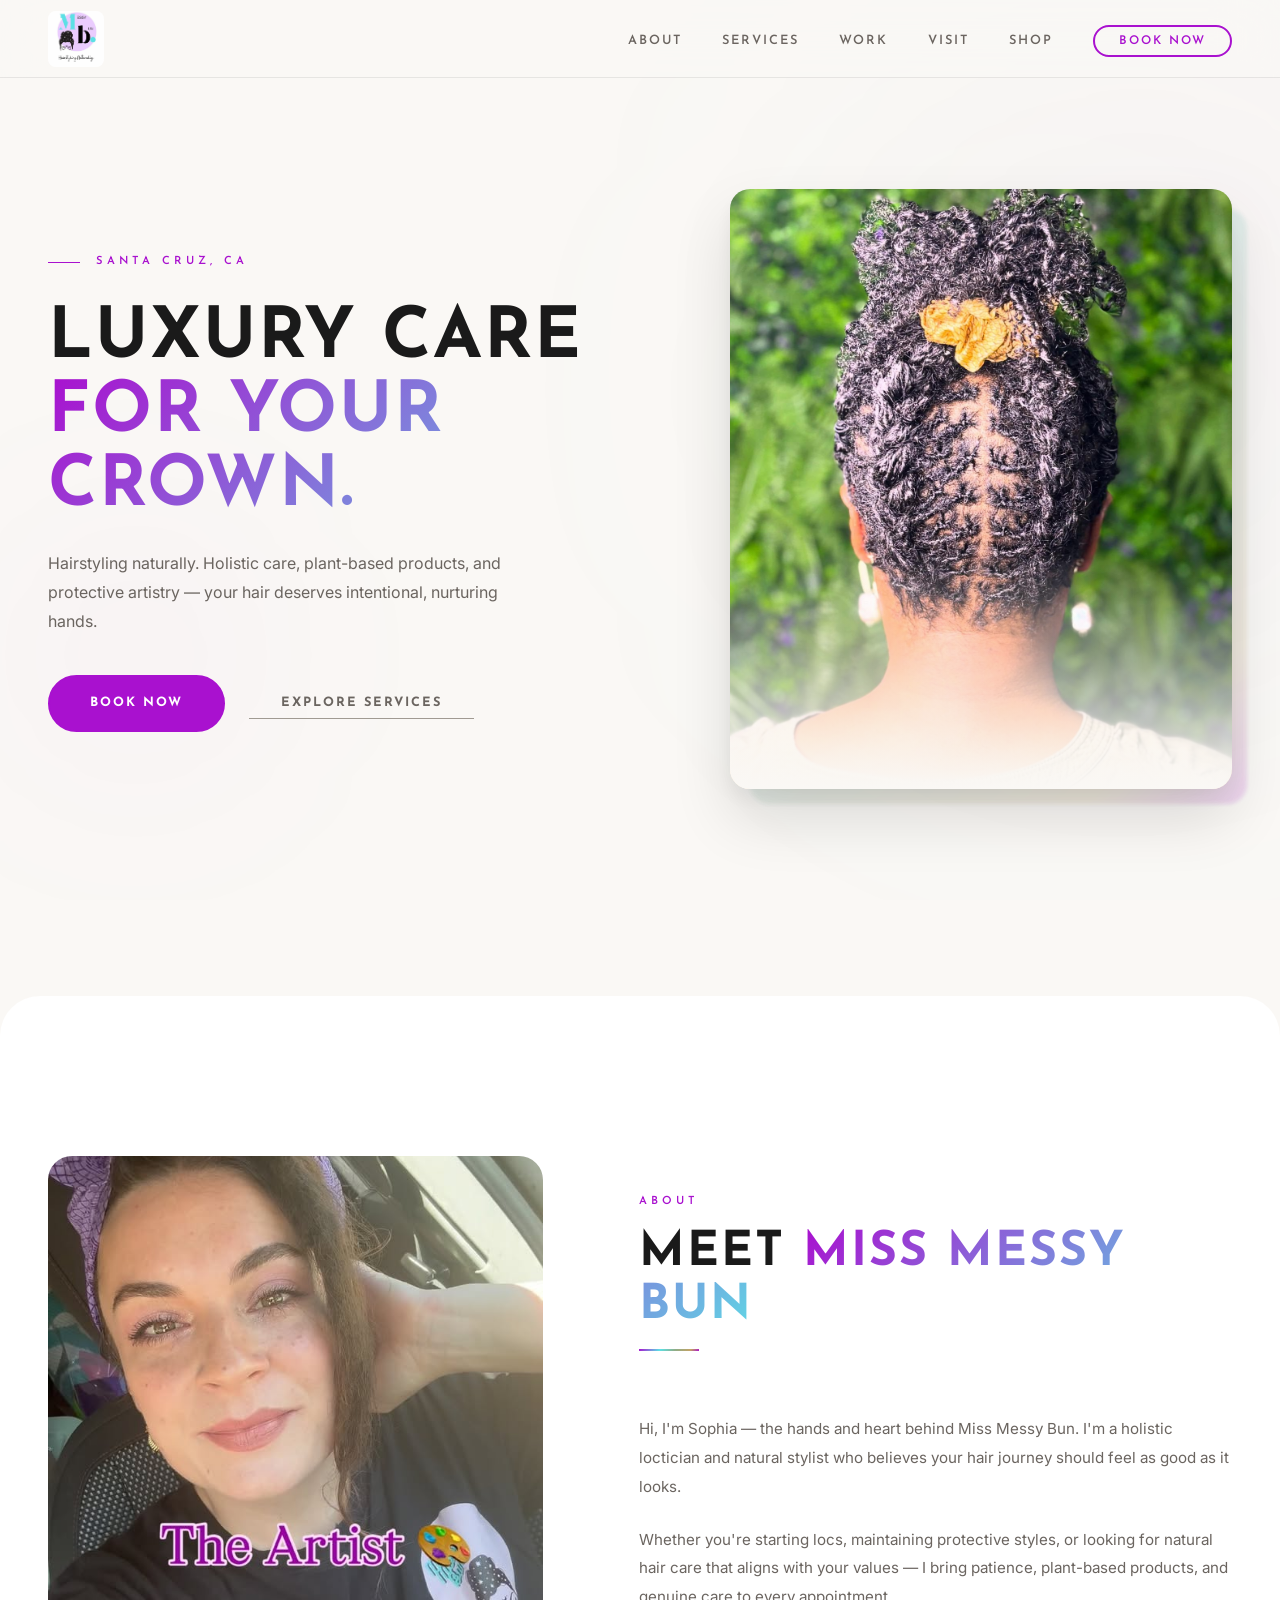
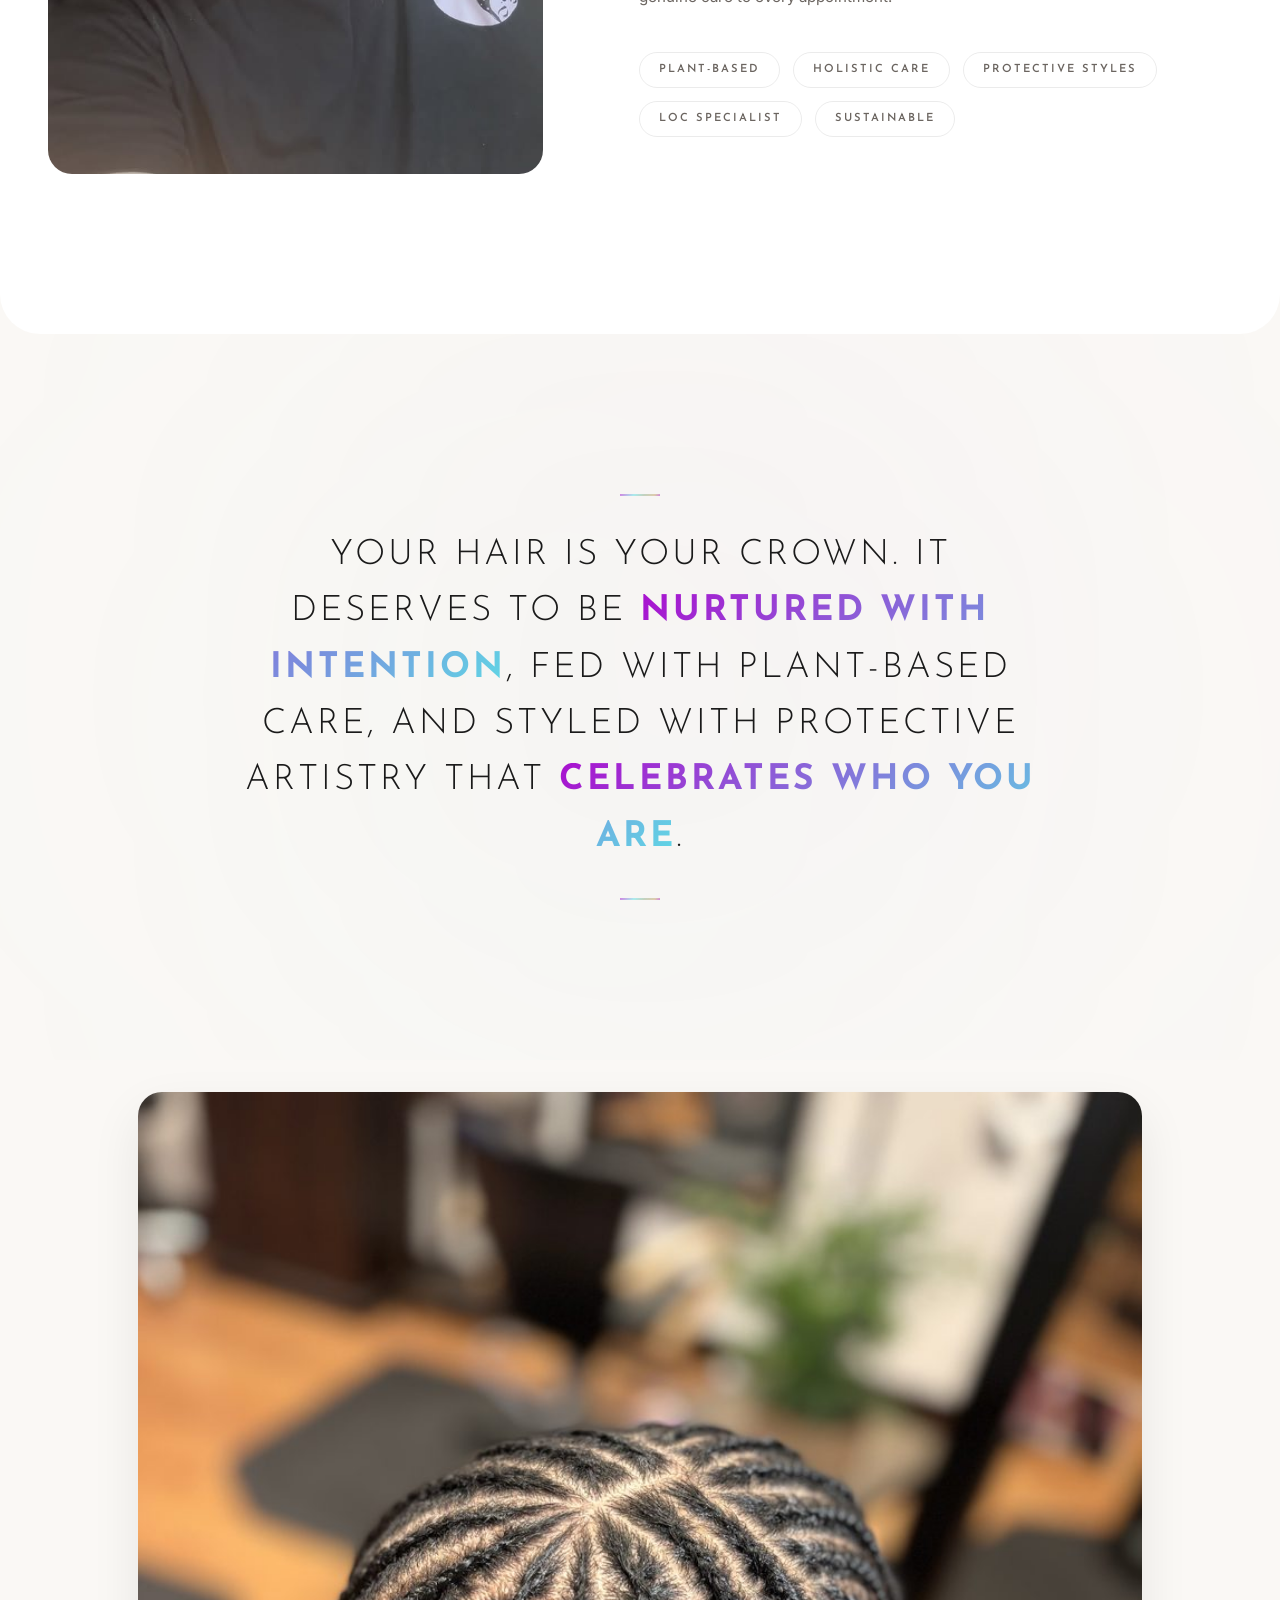
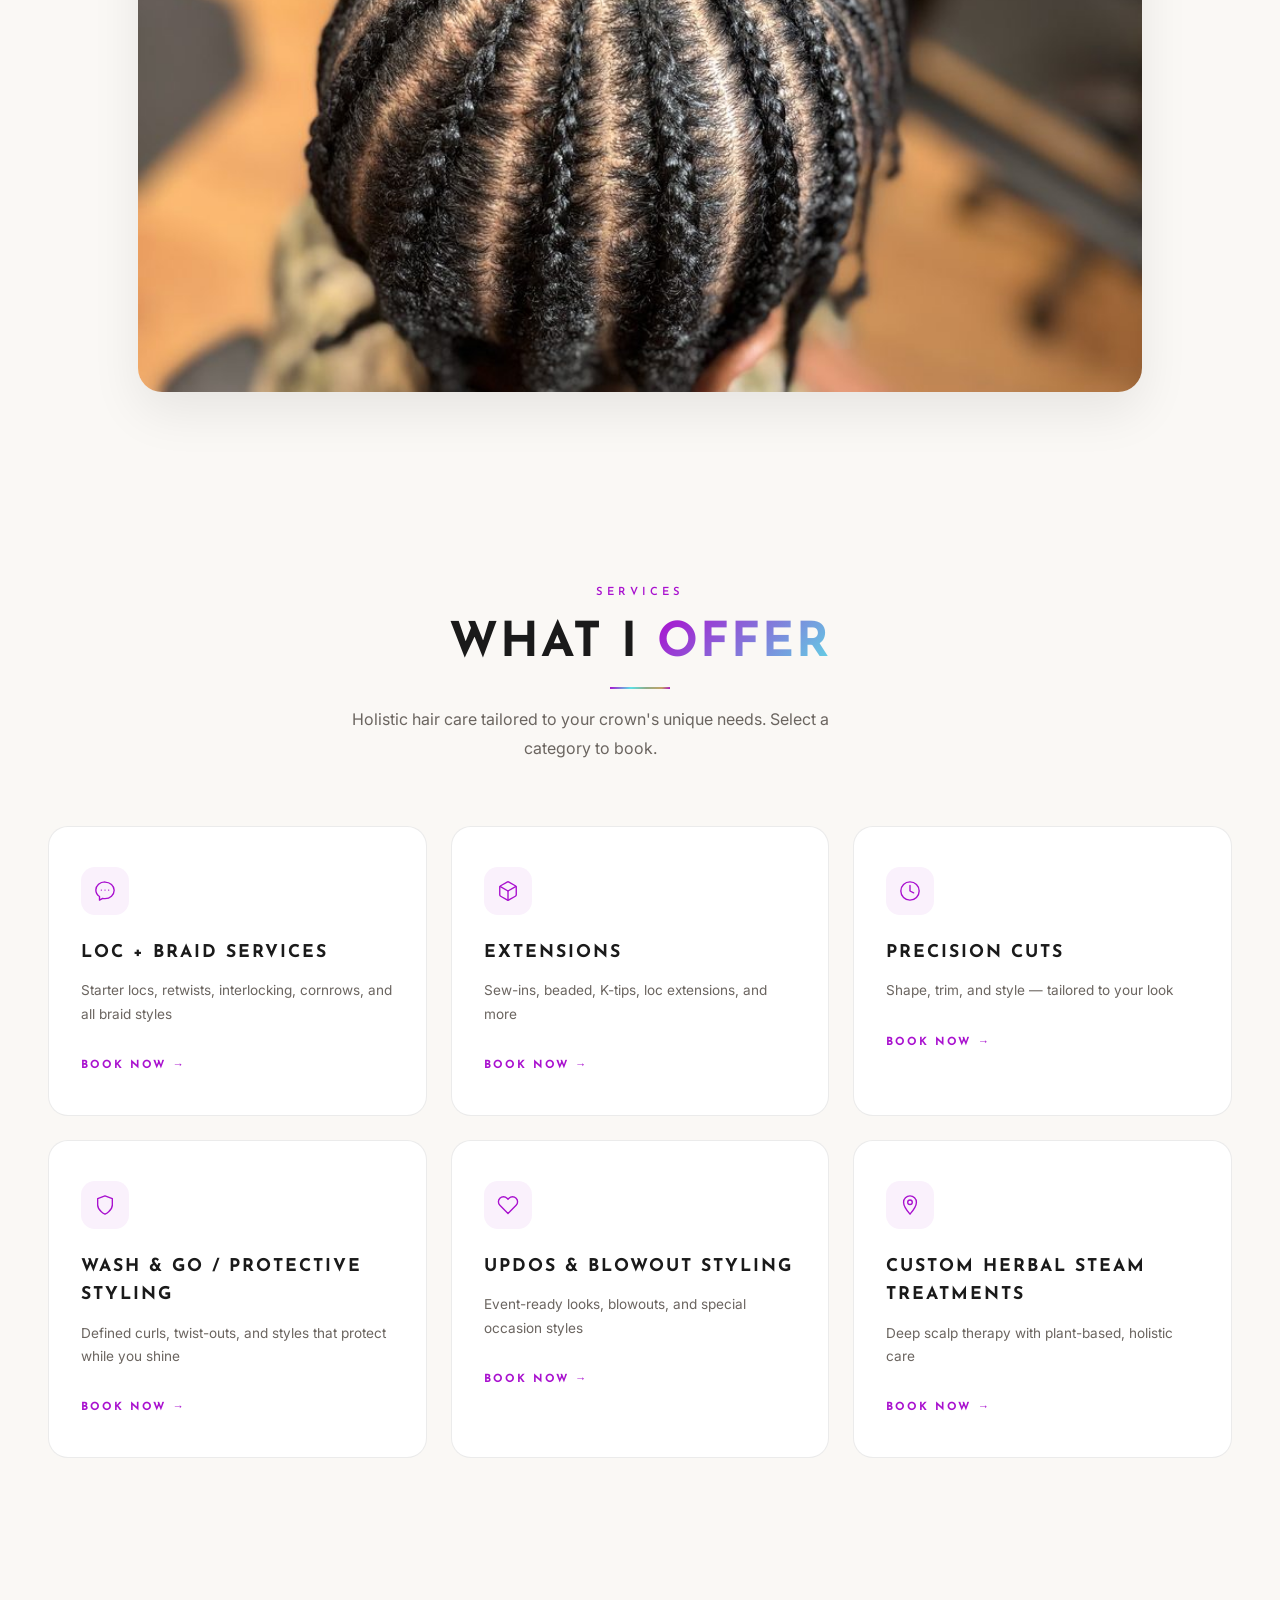
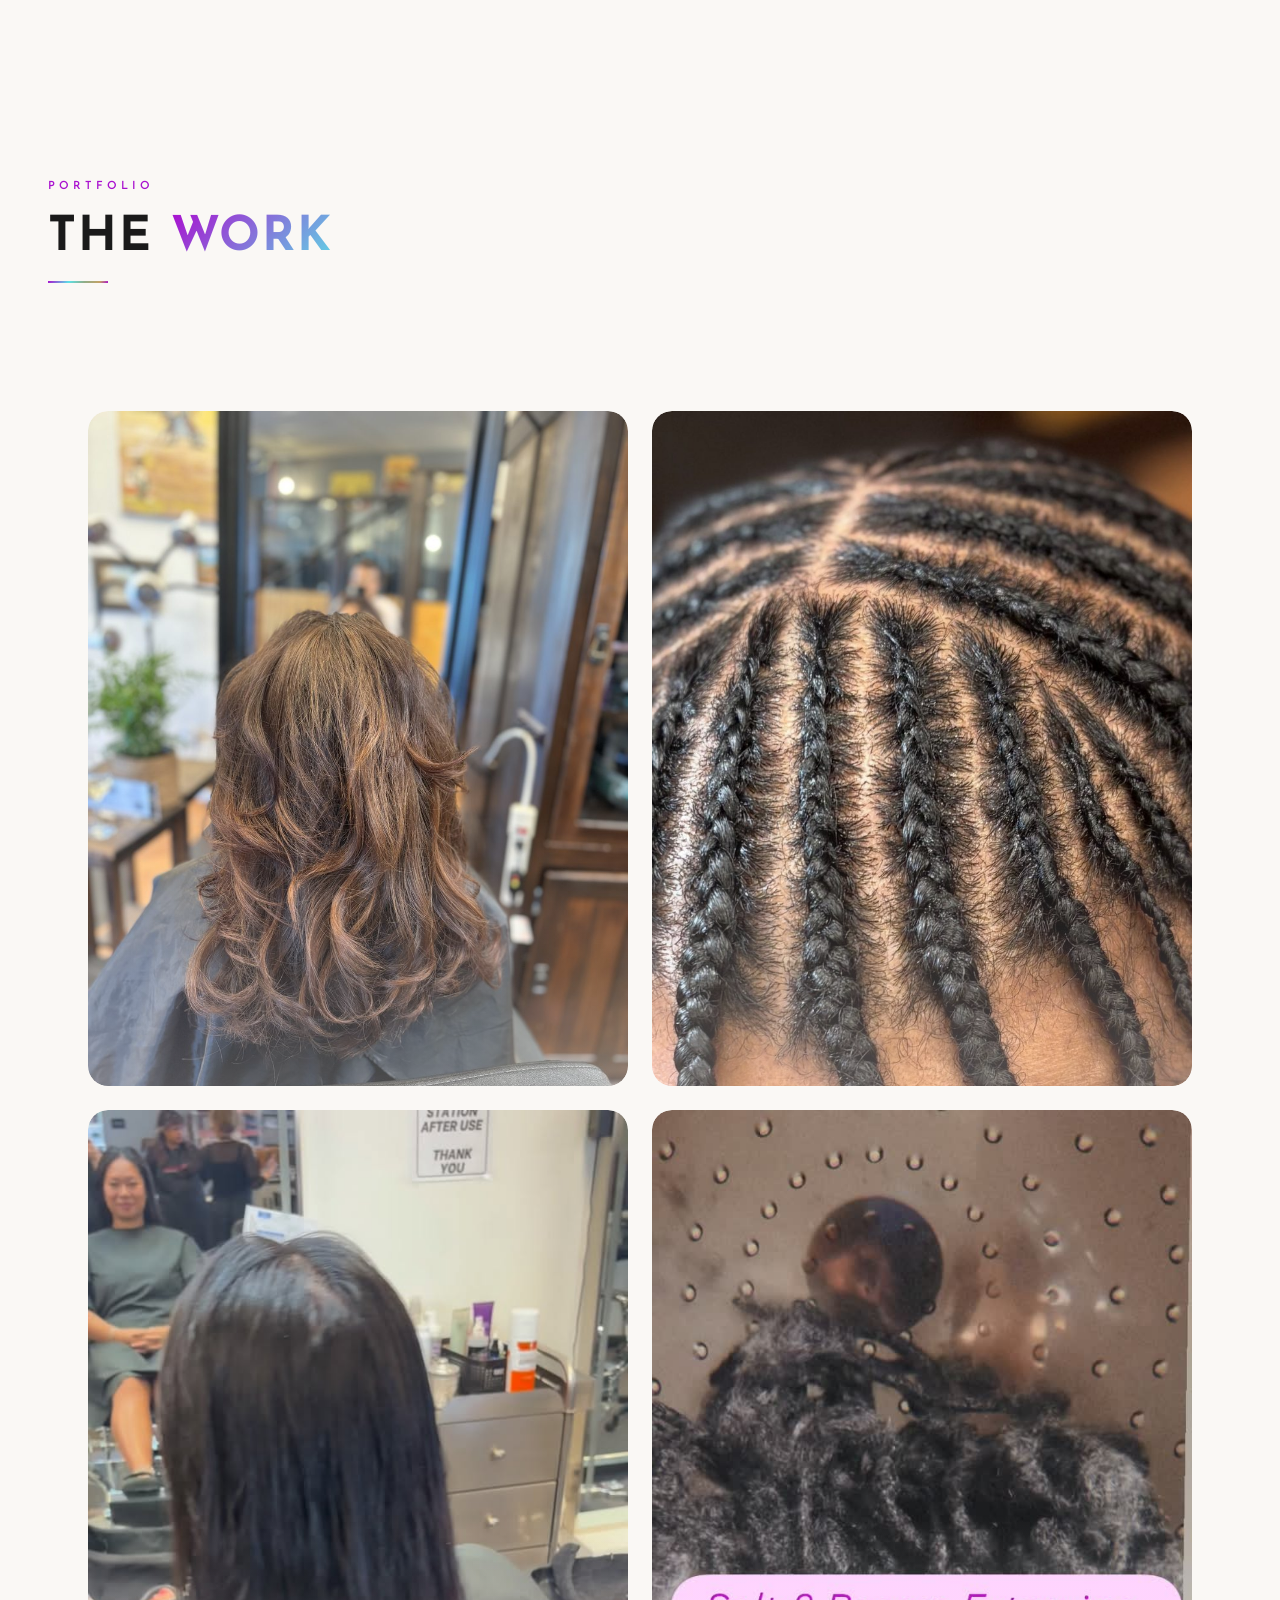
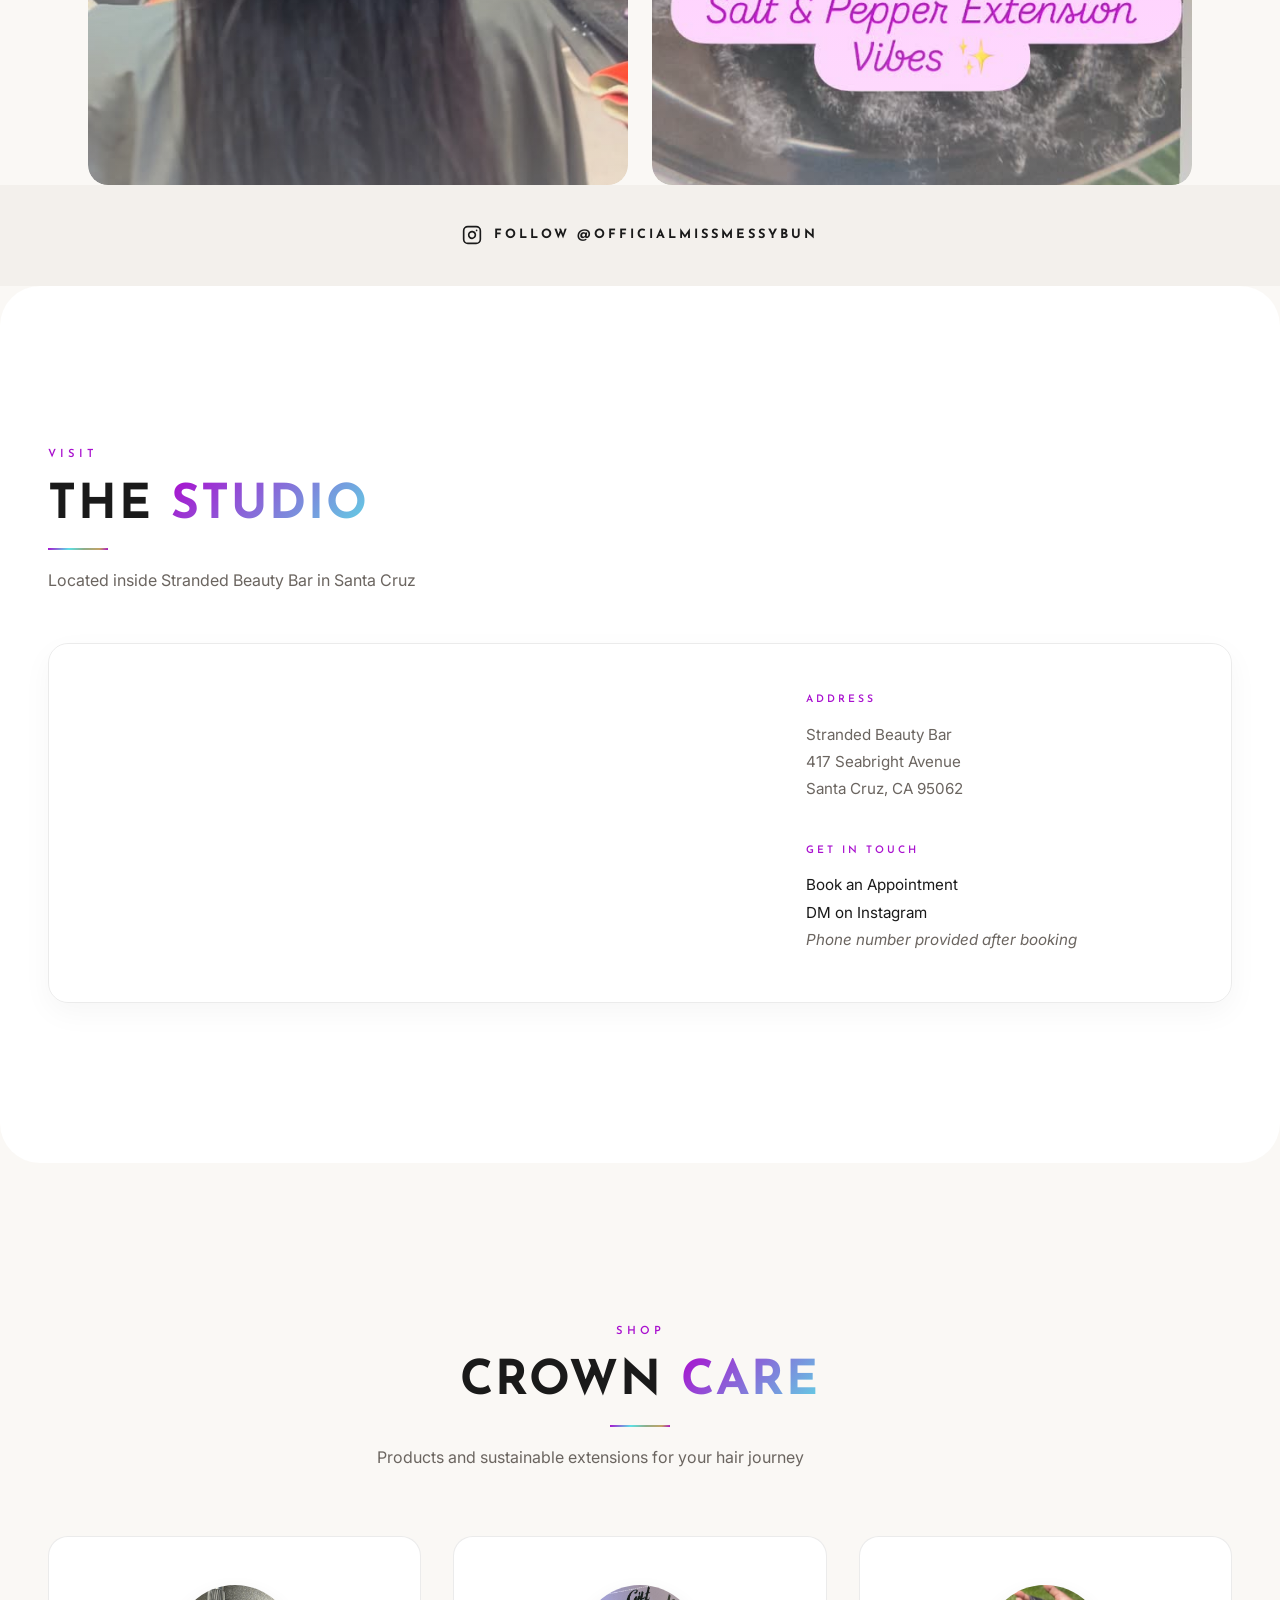
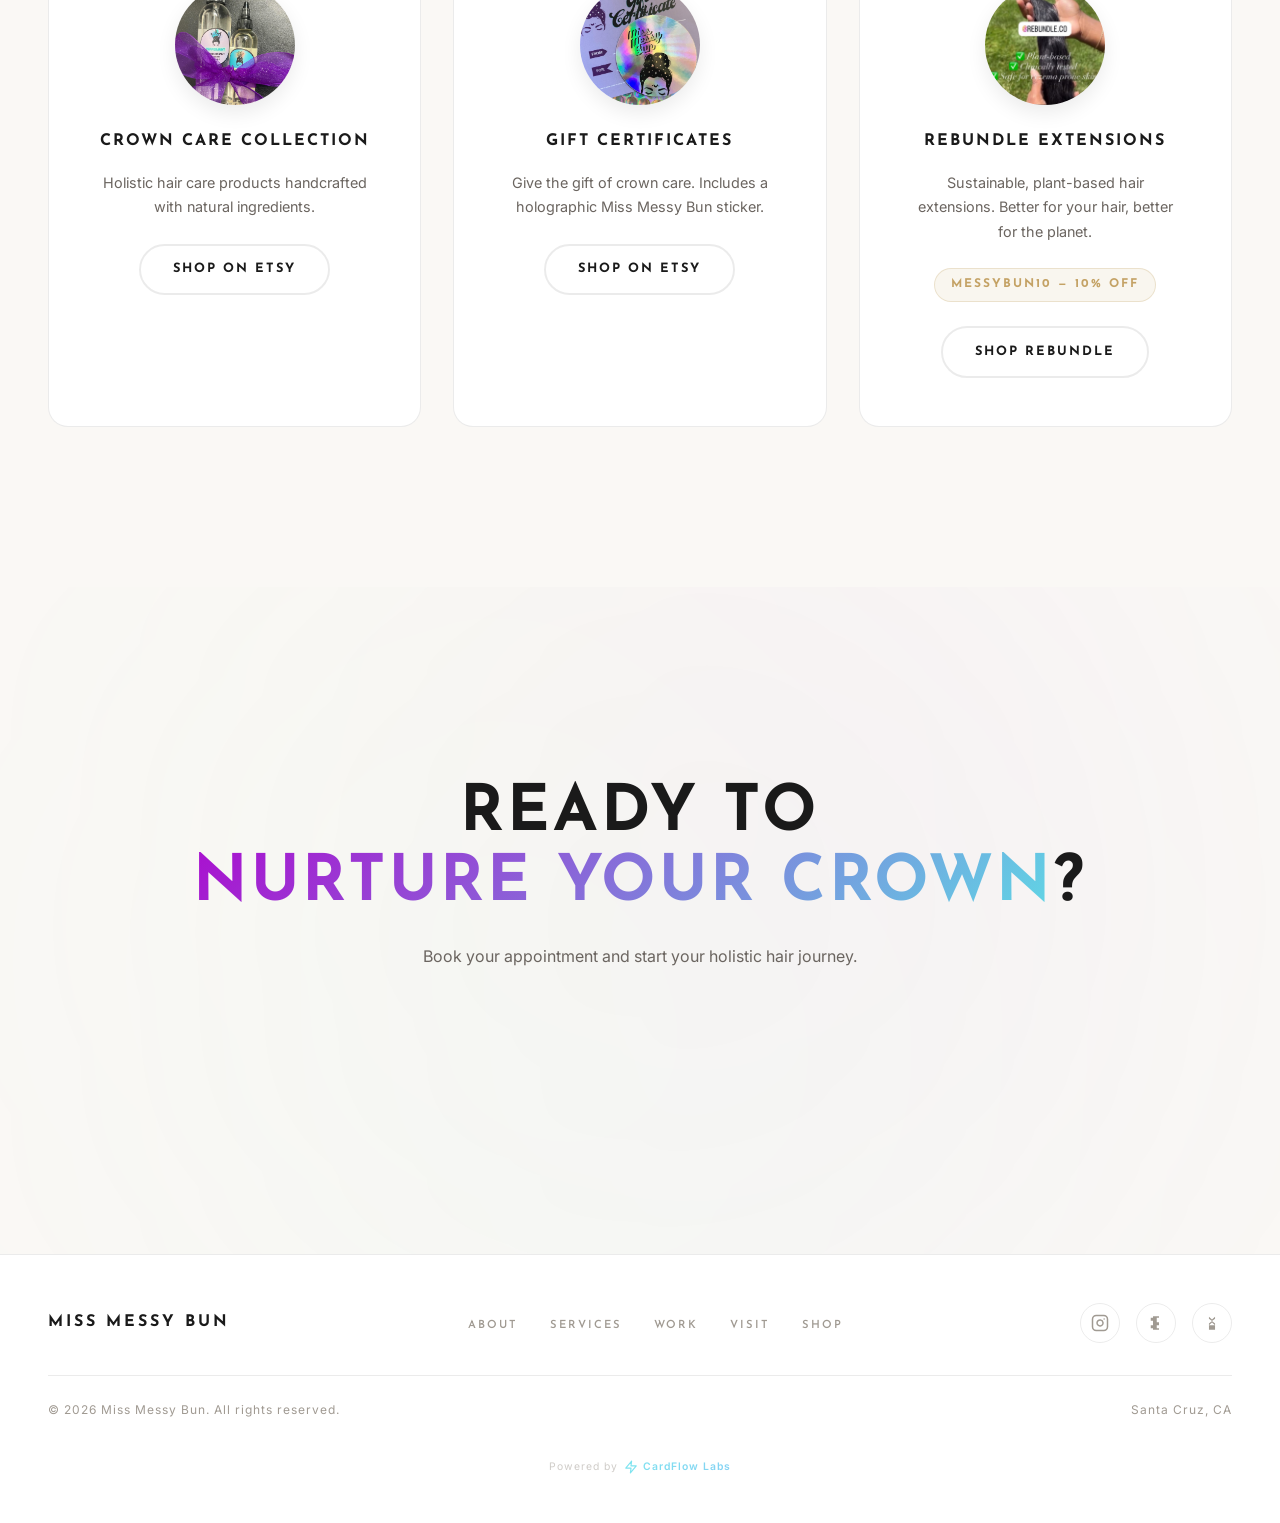
==== index.html @ e65acf58 "Restructure services as category touchpoints, mobile UX overhaul - Redesign services section per Sop" ====
<!DOCTYPE html>
<html lang="en">
<head>
  <meta charset="UTF-8">
  <meta name="viewport" content="width=device-width, initial-scale=1.0">
  <title>Miss Messy Bun | Holistic Loctician & Natural Stylist — Santa Cruz, CA</title>
  <meta name="description" content="Luxury care for your crown. Holistic loctician and natural hair stylist in Santa Cruz, California — hairstyling naturally with plant-based care and protective artistry.">
  <meta name="keywords" content="loctician, natural hair, holistic hair care, Santa Cruz, protective styles, locs, dreadlocks, natural stylist, loc extensions, plant-based hair care">

  <!-- Open Graph -->
  <meta property="og:title" content="Miss Messy Bun | Holistic Loctician & Natural Stylist">
  <meta property="og:description" content="Luxury care for your crown. Hairstyling naturally with plant-based care and protective artistry. Santa Cruz, CA.">
  <meta property="og:type" content="website">
  <meta property="og:url" content="https://missmessybun.com">
  <meta property="og:image" content="https://missmessybun.com/images/feature-banner.jpg">
  <meta property="og:locale" content="en_US">
  <meta name="twitter:card" content="summary_large_image">
  <meta name="twitter:title" content="Miss Messy Bun | Holistic Loctician & Natural Stylist">
  <meta name="twitter:description" content="Luxury care for your crown. Hairstyling naturally with plant-based care and protective artistry.">
  <meta name="twitter:image" content="https://missmessybun.com/images/feature-banner.jpg">

  <!-- Canonical -->
  <link rel="canonical" href="https://missmessybun.com">

  <!-- Structured Data: LocalBusiness -->
  <script type="application/ld+json">
  {
    "@context": "https://schema.org",
    "@type": "HairSalon",
    "name": "Miss Messy Bun",
    "description": "Luxury care for your crown. Holistic loctician and natural hair stylist — hairstyling naturally with plant-based care and protective artistry.",
    "url": "https://missmessybun.com",
    "image": "https://missmessybun.com/images/feature-banner.jpg",
    "address": {
      "@type": "PostalAddress",
      "streetAddress": "417 Seabright Avenue",
      "addressLocality": "Santa Cruz",
      "addressRegion": "CA",
      "postalCode": "95062",
      "addressCountry": "US"
    },
    "geo": {
      "@type": "GeoCoordinates",
      "latitude": 36.9633,
      "longitude": -122.0262
    },
    "priceRange": "$$",
    "sameAs": [
      "https://instagram.com/officialmissmessybun",
      "https://linktr.ee/MissMessyBun"
    ],
    "areaServed": {
      "@type": "City",
      "name": "Santa Cruz"
    }
  }
  </script>

  <!-- Favicon -->
  <link rel="icon" type="image/png" sizes="32x32" href="images/favicon-32.png">
  <link rel="apple-touch-icon" sizes="180x180" href="images/apple-touch-icon.png">

  <!-- Fonts: Josefin Sans (display) + Inter (body) -->
  <link rel="preconnect" href="https://fonts.googleapis.com">
  <link rel="preconnect" href="https://fonts.gstatic.com" crossorigin>
  <link href="https://fonts.googleapis.com/css2?family=Inter:wght@400;500;600&family=Josefin+Sans:wght@300;400;600;700&display=swap" rel="stylesheet">

  <!-- Preload hero image for faster LCP -->
  <link rel="preload" href="images/ig-post-starterlocs.jpg" as="image">

  <!-- Styles -->
  <link rel="stylesheet" href="css/style.css">
</head>
<body>

  <!-- Scroll Progress Bar -->
  <div class="scroll-progress" aria-hidden="true"></div>

  <!-- Navigation -->
  <nav class="nav">
    <a href="#" class="nav-logo"><img src="images/mmb-logo-hairstyling.png" alt="Miss Messy Bun — Hairstyling Naturally" class="nav-logo-img"></a>
    <ul class="nav-links">
      <li><a href="#about">About</a></li>
      <li><a href="#services">Services</a></li>
      <li><a href="#portfolio">Work</a></li>
      <li><a href="#location">Visit</a></li>
      <li><a href="#shop">Shop</a></li>
      <li><a href="https://glambk.com/MissMessyBun" target="_blank" rel="noopener" class="nav-cta">Book Now</a></li>
    </ul>
    <button class="mobile-toggle" aria-label="Toggle menu" aria-expanded="false">
      <span></span>
      <span></span>
      <span></span>
    </button>
  </nav>

  <!-- Hero -->
  <section class="hero" id="home">
    <div class="hero-inner">
      <div class="hero-text">
        <span class="hero-badge hero-stagger">Santa Cruz, CA</span>
        <h1 class="hero-stagger">
          Luxury Care<br>
          <span class="holo-text line-2">for Your Crown.</span>
        </h1>
        <p class="hero-desc hero-stagger">
          Hairstyling naturally. Holistic care, plant-based products,
          and protective artistry — your hair deserves intentional, nurturing hands.
        </p>
        <div class="hero-actions hero-stagger">
          <a href="https://glambk.com/MissMessyBun" target="_blank" rel="noopener" class="btn btn-primary">
            Book Now
          </a>
          <a href="#services" class="btn btn-ghost">
            Explore Services
          </a>
        </div>
      </div>
      <div class="hero-image">
        <img src="images/ig-post-starterlocs.jpg" alt="Starter locs updo with golden flower accent against lush greenery" loading="eager">
      </div>
    </div>
  </section>

  <!-- Spacer between hero and about -->
  <div class="section-spacer" aria-hidden="true"></div>

  <!-- About -->
  <section class="section about" id="about">
    <div class="about-inner">
      <div class="about-image reveal">
        <img src="images/ig-post-portfolio.jpg" alt="Sophia Alarcon — Miss Messy Bun, holistic loctician and natural stylist" loading="lazy">
      </div>
      <div class="about-text reveal">
        <div class="section-header">
          <span class="eyebrow">About</span>
          <h2>Meet <span class="holo-text">Miss Messy Bun</span></h2>
          <hr class="section-divider">
        </div>
        <p>
          Hi, I'm Sophia — the hands and heart behind Miss Messy Bun. I'm a holistic
          loctician and natural stylist who believes your hair journey should feel as
          good as it looks.
        </p>
        <p>
          Whether you're starting locs, maintaining protective styles, or looking for
          natural hair care that aligns with your values — I bring patience, plant-based
          products, and genuine care to every appointment.
        </p>
        <div class="about-values">
          <span>Plant-Based</span>
          <span>Holistic Care</span>
          <span>Protective Styles</span>
          <span>Loc Specialist</span>
          <span>Sustainable</span>
        </div>
      </div>
    </div>
  </section>

  <!-- Philosophy -->
  <section class="philosophy">
    <div class="philosophy-quote reveal">
      Your hair is your crown. It deserves to be
      <span class="holo-text">nurtured with intention</span>,
      fed with plant-based care, and styled with protective artistry
      that <span class="holo-text">celebrates who you are</span>.
    </div>
  </section>

  <!-- Visual break photo -->
  <div class="photo-break reveal">
    <img src="images/work-cornrows-wide.jpg" alt="Intricate cornrow braids — precision styling" loading="lazy">
  </div>

  <!-- Services -->
  <section class="section" id="services">
    <div class="section-header" style="text-align:center; max-width:600px; margin:0 auto 4rem;">
      <span class="eyebrow">Services</span>
      <h2>What I <span class="holo-text">Offer</span></h2>
      <hr class="section-divider" style="margin:1rem auto;">
      <p>Holistic hair care tailored to your crown's unique needs. Select a category to book.</p>
    </div>

    <div class="services-grid">

      <a href="https://glambk.com/MissMessyBun" target="_blank" rel="noopener" class="service-card reveal">
        <span class="service-icon">
          <svg viewBox="0 0 24 24" fill="none" stroke="currentColor" stroke-width="1.5" stroke-linecap="round" stroke-linejoin="round"><path d="M12 2C6.48 2 2 6 2 11c0 3 1.5 5.5 4 7v4l3.5-2c.8.2 1.6.3 2.5.3 5.52 0 10-4 10-9s-4.48-9-10-9z"/><path d="M8 11h.01M12 11h.01M16 11h.01"/></svg>
        </span>
        <h3>Loc + Braid Services</h3>
        <p>Starter locs, retwists, interlocking, cornrows, and all braid styles</p>
        <span class="service-cta">Book Now <span class="arrow">&rarr;</span></span>
      </a>

      <a href="https://glambk.com/MissMessyBun" target="_blank" rel="noopener" class="service-card reveal">
        <span class="service-icon">
          <svg viewBox="0 0 24 24" fill="none" stroke="currentColor" stroke-width="1.5" stroke-linecap="round" stroke-linejoin="round"><path d="M21 16V8a2 2 0 0 0-1-1.73l-7-4a2 2 0 0 0-2 0l-7 4A2 2 0 0 0 3 8v8a2 2 0 0 0 1 1.73l7 4a2 2 0 0 0 2 0l7-4A2 2 0 0 0 21 16z"/><polyline points="3.27 6.96 12 12.01 20.73 6.96"/><line x1="12" y1="22.08" x2="12" y2="12"/></svg>
        </span>
        <h3>Extensions</h3>
        <p>Sew-ins, beaded, K-tips, loc extensions, and more</p>
        <span class="service-cta">Book Now <span class="arrow">&rarr;</span></span>
      </a>

      <a href="https://glambk.com/MissMessyBun" target="_blank" rel="noopener" class="service-card reveal">
        <span class="service-icon">
          <svg viewBox="0 0 24 24" fill="none" stroke="currentColor" stroke-width="1.5" stroke-linecap="round" stroke-linejoin="round"><circle cx="12" cy="12" r="10"/><path d="M12 6v6l4 2"/></svg>
        </span>
        <h3>Precision Cuts</h3>
        <p>Shape, trim, and style — tailored to your look</p>
        <span class="service-cta">Book Now <span class="arrow">&rarr;</span></span>
      </a>

      <a href="https://glambk.com/MissMessyBun" target="_blank" rel="noopener" class="service-card reveal">
        <span class="service-icon">
          <svg viewBox="0 0 24 24" fill="none" stroke="currentColor" stroke-width="1.5" stroke-linecap="round" stroke-linejoin="round"><path d="M12 22s8-4 8-10V5l-8-3-8 3v7c0 6 8 10 8 10z"/></svg>
        </span>
        <h3>Wash & Go / Protective Styling</h3>
        <p>Defined curls, twist-outs, and styles that protect while you shine</p>
        <span class="service-cta">Book Now <span class="arrow">&rarr;</span></span>
      </a>

      <a href="https://glambk.com/MissMessyBun" target="_blank" rel="noopener" class="service-card reveal">
        <span class="service-icon">
          <svg viewBox="0 0 24 24" fill="none" stroke="currentColor" stroke-width="1.5" stroke-linecap="round" stroke-linejoin="round"><path d="M20.84 4.61a5.5 5.5 0 0 0-7.78 0L12 5.67l-1.06-1.06a5.5 5.5 0 0 0-7.78 7.78l1.06 1.06L12 21.23l7.78-7.78 1.06-1.06a5.5 5.5 0 0 0 0-7.78z"/></svg>
        </span>
        <h3>Updos & Blowout Styling</h3>
        <p>Event-ready looks, blowouts, and special occasion styles</p>
        <span class="service-cta">Book Now <span class="arrow">&rarr;</span></span>
      </a>

      <a href="https://glambk.com/MissMessyBun" target="_blank" rel="noopener" class="service-card reveal">
        <span class="service-icon">
          <svg viewBox="0 0 24 24" fill="none" stroke="currentColor" stroke-width="1.5" stroke-linecap="round" stroke-linejoin="round"><path d="M12 2a7 7 0 0 0-7 7c0 5 7 13 7 13s7-8 7-13a7 7 0 0 0-7-7z"/><circle cx="12" cy="9" r="2.5"/></svg>
        </span>
        <h3>Custom Herbal Steam Treatments</h3>
        <p>Deep scalp therapy with plant-based, holistic care</p>
        <span class="service-cta">Book Now <span class="arrow">&rarr;</span></span>
      </a>

    </div>
  </section>

  <!-- Portfolio / Gallery -->
  <section class="gallery" id="portfolio">
    <div class="gallery-header">
      <div class="section-header">
        <span class="eyebrow">Portfolio</span>
        <h2>The <span class="holo-text">Work</span></h2>
        <hr class="section-divider">
      </div>
    </div>
    <div class="gallery-grid">
      <div class="gallery-item">
        <img src="images/work-curly-blowout.jpg" alt="Curly blowout with warm highlights — salon styling" loading="lazy">
      </div>
      <div class="gallery-item">
        <img src="images/work-cornrows-detail.jpg" alt="Cornrow braids close-up — precision parting and weave detail" loading="lazy">
      </div>
      <div class="gallery-item">
        <img src="images/ig-post-cutting.jpg" alt="Sleek flowing hair — precision styling" loading="lazy">
      </div>
      <div class="gallery-item">
        <img src="images/ig-post-saltpepper.jpg" alt="Salt and pepper loc extensions" loading="lazy">
      </div>
    </div>
  </section>

  <!-- Instagram Follow Strip -->
  <div class="ig-strip">
    <a href="https://instagram.com/officialmissmessybun" target="_blank" rel="noopener">
      <svg viewBox="0 0 24 24" fill="none" stroke="currentColor" stroke-width="2" stroke-linecap="round" stroke-linejoin="round">
        <rect x="2" y="2" width="20" height="20" rx="5" ry="5"/>
        <path d="M16 11.37A4 4 0 1 1 12.63 8 4 4 0 0 1 16 11.37z"/>
        <line x1="17.5" y1="6.5" x2="17.51" y2="6.5"/>
      </svg>
      Follow @officialmissmessybun
    </a>
  </div>

  <!-- Location -->
  <section class="section location" id="location">
    <div class="location-inner">
      <div class="section-header reveal" style="margin-bottom:3rem;">
        <span class="eyebrow">Visit</span>
        <h2>The <span class="holo-text">Studio</span></h2>
        <hr class="section-divider">
        <p>Located inside Stranded Beauty Bar in Santa Cruz</p>
      </div>

      <div class="location-card reveal">
        <iframe
          class="location-map"
          src="https://www.google.com/maps/embed?pb=!1m18!1m12!1m3!1d3188.5!2d-122.0262!3d36.9633!2m3!1f0!2f0!3f0!3m2!1i1024!2i768!4f13.1!3m3!1m2!1s0x808e15e8c7a9d3e7%3A0x0!2s417+Seabright+Ave%2C+Santa+Cruz%2C+CA+95062!5e0!3m2!1sen!2sus!4v1"
          allowfullscreen=""
          loading="lazy"
          referrerpolicy="no-referrer-when-downgrade"
          title="Miss Messy Bun location at Stranded Beauty Bar, Santa Cruz">
        </iframe>
        <div class="location-info">
          <div class="location-detail">
            <h4>Address</h4>
            <p>
              Stranded Beauty Bar<br>
              417 Seabright Avenue<br>
              Santa Cruz, CA 95062
            </p>
          </div>
          <div class="location-detail">
            <h4>Get in Touch</h4>
            <p>
              <a href="https://glambk.com/MissMessyBun" target="_blank" rel="noopener">Book an Appointment</a><br>
              <a href="https://instagram.com/officialmissmessybun" target="_blank" rel="noopener">DM on Instagram</a>
            </p>
            <p class="location-note">Phone number provided after booking</p>
          </div>
        </div>
      </div>
    </div>
  </section>

  <!-- Shop -->
  <section class="section" id="shop">
    <div class="section-header reveal" style="text-align:center; max-width:600px; margin:0 auto 4rem;">
      <span class="eyebrow">Shop</span>
      <h2>Crown <span class="holo-text">Care</span></h2>
      <hr class="section-divider" style="margin:1rem auto;">
      <p>Products and sustainable extensions for your hair journey</p>
    </div>

    <div class="shop-grid">

      <div class="shop-card reveal">
        <img class="shop-card-img" src="images/etsy-bundle.jpg" alt="Crown Care Collection — Peppermint Spray and Pineapple Oil bundle" loading="lazy">
        <h3>Crown Care Collection</h3>
        <p>
          Holistic hair care products handcrafted with natural ingredients.
        </p>
        <a href="https://missmessybun.etsy.com" target="_blank" rel="noopener" class="btn btn-outline">
          Shop on Etsy
        </a>
      </div>

      <div class="shop-card reveal">
        <img class="shop-card-img" src="images/etsy-gift-cert.jpg" alt="Miss Messy Bun Gift Certificate" loading="lazy">
        <h3>Gift Certificates</h3>
        <p>
          Give the gift of crown care. Includes a holographic Miss Messy Bun sticker.
        </p>
        <a href="https://missmessybun.etsy.com" target="_blank" rel="noopener" class="btn btn-outline">
          Shop on Etsy
        </a>
      </div>

      <div class="shop-card reveal">
        <img class="shop-card-img" src="images/rebundle-thumb.jpg" alt="Rebundle Extensions" loading="lazy">
        <h3>Rebundle Extensions</h3>
        <p>
          Sustainable, plant-based hair extensions. Better for your hair, better for the planet.
        </p>
        <span class="promo-code">MESSYBUN10 — 10% OFF</span>
        <br>
        <a href="https://rebundle.co/discount/MESSYBUN10?ref=Missmessybunlove" target="_blank" rel="noopener" class="btn btn-outline">
          Shop Rebundle
        </a>
      </div>

    </div>
  </section>

  <!-- CTA -->
  <section class="cta-section">
    <h2 class="reveal">Ready to<br><span class="holo-text">Nurture Your Crown</span>?</h2>
    <p class="reveal">Book your appointment and start your holistic hair journey.</p>
    <a href="https://glambk.com/MissMessyBun" target="_blank" rel="noopener" class="btn btn-holo reveal">
      Book Your Appointment
    </a>
  </section>

  <!-- Footer -->
  <footer class="footer">
    <div class="footer-inner">
      <div class="footer-brand">Miss Messy Bun</div>
      <ul class="footer-links">
        <li><a href="#about">About</a></li>
        <li><a href="#services">Services</a></li>
        <li><a href="#portfolio">Work</a></li>
        <li><a href="#location">Visit</a></li>
        <li><a href="#shop">Shop</a></li>
      </ul>
      <div class="footer-social">
        <a href="https://instagram.com/officialmissmessybun" target="_blank" rel="noopener" aria-label="Instagram">
          <svg width="18" height="18" viewBox="0 0 24 24" fill="none" stroke="currentColor" stroke-width="2" stroke-linecap="round" stroke-linejoin="round">
            <rect x="2" y="2" width="20" height="20" rx="5" ry="5"/>
            <path d="M16 11.37A4 4 0 1 1 12.63 8 4 4 0 0 1 16 11.37z"/>
            <line x1="17.5" y1="6.5" x2="17.51" y2="6.5"/>
          </svg>
        </a>
        <a href="https://missmessybun.etsy.com" target="_blank" rel="noopener" aria-label="Etsy Shop">
          <svg width="18" height="18" viewBox="0 0 24 24" fill="currentColor"><path d="M8 3v2H5v4h3v6H5v4h3v2h8v-2h-3v-4h3v-4h-3V5h3V3z"/></svg>
        </a>
        <a href="https://linktr.ee/MissMessyBun" target="_blank" rel="noopener" aria-label="Linktree">
          <svg width="18" height="18" viewBox="0 0 24 24" fill="currentColor"><path d="M7.953 15.066l-.038-2.513 4.088-3.18-4.088-3.178.038-2.51L12 7.308l4.047-3.623.038 2.51-4.088 3.178 4.088 3.18-.038 2.513L12 11.445l-4.047 3.621zM12 15.066v5.934h-4.047v-5.934H12zm0 0v5.934h4.047v-5.934H12z"/></svg>
        </a>
      </div>
    </div>
    <div class="footer-bottom">
      <span>&copy; 2026 Miss Messy Bun. All rights reserved.</span>
      <span>Santa Cruz, CA</span>
    </div>
    <div class="powered-by">
      <span>Powered by</span>
      <a href="https://cardflowlabs.com" target="_blank" rel="noopener" class="cardflow-logo">
        <svg width="14" height="14" viewBox="0 0 24 24" fill="none" xmlns="http://www.w3.org/2000/svg">
          <path d="M13 2L3 14h9l-1 8 10-12h-9l1-8z" stroke="url(#cf-grad)" stroke-width="2" stroke-linecap="round" stroke-linejoin="round"/>
          <defs><linearGradient id="cf-grad" x1="3" y1="2" x2="21" y2="22"><stop stop-color="#00C8E0"/><stop offset="1" stop-color="#0ea5e9"/></linearGradient></defs>
        </svg>
        CardFlow Labs
      </a>
    </div>
  </footer>

  <!-- Lightbox -->
  <div class="lightbox" id="lightbox" role="dialog" aria-modal="true" aria-label="Image viewer">
    <button class="lightbox-close" aria-label="Close">&times;</button>
    <button class="lightbox-prev" aria-label="Previous image">
      <svg viewBox="0 0 24 24" fill="none" stroke="currentColor" stroke-width="2"><polyline points="15 18 9 12 15 6"/></svg>
    </button>
    <button class="lightbox-next" aria-label="Next image">
      <svg viewBox="0 0 24 24" fill="none" stroke="currentColor" stroke-width="2"><polyline points="9 6 15 12 9 18"/></svg>
    </button>
    <img class="lightbox-img" src="" alt="">
    <div class="lightbox-counter"></div>
  </div>

  <!-- Mobile Sticky Booking Bar -->
  <div class="mobile-booking-bar" id="mobileBookingBar">
    <a href="https://glambk.com/MissMessyBun" target="_blank" rel="noopener">Book Your Appointment</a>
  </div>

  <!-- Back to Top -->
  <button class="back-to-top" aria-label="Back to top">
    <svg viewBox="0 0 24 24" fill="none" stroke="currentColor" stroke-width="2" stroke-linecap="round"><polyline points="18 15 12 9 6 15"/></svg>
  </button>

  <!-- Grain Texture Overlay -->
  <div class="grain-overlay" aria-hidden="true"></div>

  <script src="js/main.js"></script>
</body>
</html>
---- css/style.css ----
/* ============================================
   Miss Messy Bun — Light & Airy Editorial
   Foundation: Style #3 (Editorial, Strong Type)
   Theme: Light background for contrast with black logo
   Accents: #A911CF (purple), #5CE1E6 (teal), #C1FF72 (lime)
   Modern image treatments: perspective, soft fades, layered
   ============================================ */

/* --- Reset & Variables --- */
*, *::before, *::after {
  margin: 0;
  padding: 0;
  box-sizing: border-box;
}

:root {
  --purple: #A911CF;
  --teal: #5CE1E6;
  --lime: #C1FF72;
  --sage: #8fad88;
  --gold: #c4a265;
  --cream: #faf8f5;
  --white: #ffffff;
  --black: #1a1a1a;
  --surface: #f3f0ec;
  --surface-2: #ebe7e1;
  --text: #1a1a1a;
  --text-muted: #6b6560;
  --text-dim: #a09a92;
  --glass-bg: rgba(255, 255, 255, 0.6);
  --glass-border: rgba(0, 0, 0, 0.08);
  --gradient-holo: linear-gradient(135deg, #A911CF 0%, #5CE1E6 35%, #8fad88 60%, #c4a265 85%, #A911CF 100%);
  --font-display: 'Josefin Sans', sans-serif;
  --font-body: 'Inter', -apple-system, BlinkMacSystemFont, 'Segoe UI', sans-serif;
  --nav-height: 78px;
}

html {
  scroll-behavior: smooth;
  font-size: 16px;
}

body {
  font-family: var(--font-body);
  background: var(--cream);
  color: var(--text);
  line-height: 1.6;
  overflow-x: hidden;
}

/* Lock body scroll when mobile menu is open */
body.menu-open {
  overflow: hidden;
  position: fixed;
  width: 100%;
}

/* Page load fade-in */
body {
  animation: pageLoad 0.6s ease-out;
}

/* --- Scroll Progress Bar --- */
.scroll-progress {
  position: fixed;
  top: 0;
  left: 0;
  width: 0%;
  height: 3px;
  background: var(--gradient-holo);
  z-index: 2000;
  transition: width 0.05s linear;
}

/* --- Film Grain Overlay --- DISABLED */
.grain-overlay {
  display: none;
}

/* --- Back to Top Button --- */
.back-to-top {
  position: fixed;
  bottom: 2rem;
  right: 2rem;
  width: 48px;
  height: 48px;
  background: rgba(255, 255, 255, 0.9);
  border: 1px solid var(--glass-border);
  border-radius: 50%;
  color: var(--text-muted);
  display: flex;
  align-items: center;
  justify-content: center;
  cursor: pointer;
  z-index: 100;
  opacity: 0;
  visibility: hidden;
  transform: translateY(20px);
  transition: all 0.3s ease;
  backdrop-filter: blur(10px);
  -webkit-backdrop-filter: blur(10px);
  box-shadow: 0 4px 20px rgba(0,0,0,0.08);
}

.back-to-top svg {
  width: 20px;
  height: 20px;
}

.back-to-top.visible {
  opacity: 1;
  visibility: visible;
  transform: translateY(0);
}

.back-to-top:hover {
  border-color: var(--purple);
  color: var(--purple);
  transform: translateY(-2px);
}

/* --- Animations --- */
@keyframes holographic {
  0% { background-position: 0% 50%; }
  50% { background-position: 100% 50%; }
  100% { background-position: 0% 50%; }
}

@keyframes fadeInUp {
  from { opacity: 0; transform: translateY(40px); }
  to { opacity: 1; transform: translateY(0); }
}

@keyframes fadeInLeft {
  from { opacity: 0; transform: translateX(-40px); }
  to { opacity: 1; transform: translateX(0); }
}

@keyframes fadeInRight {
  from { opacity: 0; transform: translateX(40px); }
  to { opacity: 1; transform: translateX(0); }
}

@keyframes spin-slow {
  to { transform: rotate(360deg); }
}

@keyframes pulse-glow {
  0%, 100% { opacity: 0.15; }
  50% { opacity: 0.25; }
}

@keyframes line-expand {
  from { transform: scaleX(0); }
  to { transform: scaleX(1); }
}

@keyframes menuSlideIn {
  from { opacity: 0; transform: translateY(-10px); }
  to { opacity: 1; transform: translateY(0); }
}

@keyframes pageLoad {
  from { opacity: 0; }
  to { opacity: 1; }
}

@keyframes heroStagger {
  from { opacity: 0; transform: translateY(30px); filter: blur(4px); }
  to { opacity: 1; transform: translateY(0); filter: blur(0); }
}

/* Hero staggered entrance */
.hero-stagger {
  opacity: 0;
  animation: heroStagger 0.8s cubic-bezier(0.16, 1, 0.3, 1) forwards;
}

.hero-stagger:nth-child(1) { animation-delay: 0.15s; }
.hero-stagger:nth-child(2) { animation-delay: 0.35s; }
.hero-stagger:nth-child(3) { animation-delay: 0.55s; }
.hero-stagger:nth-child(4) { animation-delay: 0.75s; }

/* Holographic text utility */
.holo-text {
  background: var(--gradient-holo);
  background-size: 300% 300%;
  -webkit-background-clip: text;
  -webkit-text-fill-color: transparent;
  background-clip: text;
}

/* Reveal animation for scroll */
.reveal {
  opacity: 0;
  transform: translateY(30px);
  transition: opacity 0.8s cubic-bezier(0.16, 1, 0.3, 1),
              transform 0.8s cubic-bezier(0.16, 1, 0.3, 1);
}

.reveal.revealed {
  opacity: 1;
  transform: translateY(0);
}

/* --- Navigation --- */
.nav {
  position: fixed;
  top: 0;
  left: 0;
  right: 0;
  z-index: 1000;
  padding: 0 3rem;
  height: var(--nav-height);
  display: flex;
  justify-content: space-between;
  align-items: center;
  background: rgba(250, 248, 245, 0.7);
  backdrop-filter: blur(30px);
  -webkit-backdrop-filter: blur(30px);
  border-bottom: 1px solid var(--glass-border);
  transition: background 0.3s ease, box-shadow 0.3s ease;
}

.nav.scrolled {
  background: rgba(250, 248, 245, 0.95);
  box-shadow: 0 2px 20px rgba(0,0,0,0.06);
}

.nav-logo {
  text-decoration: none;
  transition: opacity 0.3s ease;
  position: relative;
  z-index: 1002;
  display: flex;
  align-items: center;
}

.nav-logo-img {
  height: 56px;
  width: auto;
  border-radius: 8px;
}

.nav-logo:hover {
  opacity: 0.8;
}

.nav-links {
  display: flex;
  gap: 2.5rem;
  list-style: none;
  align-items: center;
}

.nav-links a {
  font-family: var(--font-display);
  color: var(--text-muted);
  text-decoration: none;
  font-size: 0.8rem;
  font-weight: 600;
  text-transform: uppercase;
  letter-spacing: 2px;
  transition: color 0.3s ease;
  position: relative;
}

.nav-links a::after {
  content: '';
  position: absolute;
  bottom: -4px;
  left: 0;
  width: 0;
  height: 2px;
  background: var(--purple);
  transition: width 0.3s ease;
}

.nav-links a:hover {
  color: var(--text);
}

.nav-links a:hover::after,
.nav-links a.active::after {
  width: 100%;
}

.nav-links a.active {
  color: var(--text);
}

.nav-cta {
  border: 2px solid var(--purple) !important;
  color: var(--purple) !important;
  padding: 0.5rem 1.5rem;
  border-radius: 50px;
  font-family: var(--font-display);
  font-weight: 700;
  letter-spacing: 2px;
  text-transform: uppercase;
  font-size: 0.75rem !important;
  transition: all 0.3s ease !important;
}

.nav-cta::after {
  display: none !important;
}

.nav-cta:hover {
  background: var(--purple) !important;
  color: var(--white) !important;
}

/* Mobile hamburger */
.mobile-toggle {
  display: none;
  flex-direction: column;
  gap: 5px;
  cursor: pointer;
  background: none;
  border: none;
  padding: 8px;
  z-index: 1002;
  -webkit-tap-highlight-color: transparent;
}

.mobile-toggle span {
  width: 24px;
  height: 2px;
  background: var(--text);
  transition: all 0.3s ease;
  border-radius: 2px;
  display: block;
}

.mobile-toggle.active span:nth-child(1) {
  transform: translateY(7px) rotate(45deg);
}

.mobile-toggle.active span:nth-child(2) {
  opacity: 0;
}

.mobile-toggle.active span:nth-child(3) {
  transform: translateY(-7px) rotate(-45deg);
}

/* --- Hero --- */
.hero {
  min-height: 100vh;
  display: flex;
  align-items: center;
  padding: var(--nav-height) 3rem 0;
  position: relative;
  overflow: hidden;
  background: var(--cream);
}

/* Subtle ambient glow */
.hero::before {
  content: '';
  position: absolute;
  width: 600px;
  height: 600px;
  top: 10%;
  right: -10%;
  background: conic-gradient(from 0deg, rgba(169,17,207,0.06), rgba(92,225,230,0.04), rgba(143,173,136,0.04));
  border-radius: 50%;
  filter: blur(150px);
  pointer-events: none;
}

.hero::after {
  content: '';
  position: absolute;
  width: 400px;
  height: 400px;
  bottom: 5%;
  left: -5%;
  background: radial-gradient(circle, rgba(169,17,207,0.04) 0%, transparent 70%);
  filter: blur(100px);
  pointer-events: none;
}

.hero-inner {
  max-width: 1400px;
  margin: 0 auto;
  width: 100%;
  display: flex;
  align-items: center;
  gap: 5rem;
  position: relative;
  z-index: 1;
}

.hero-text {
  flex: 1.2;
  animation: fadeInLeft 1s cubic-bezier(0.16, 1, 0.3, 1);
}

.hero-badge {
  display: inline-block;
  font-family: var(--font-display);
  font-size: 0.7rem;
  font-weight: 600;
  letter-spacing: 4px;
  text-transform: uppercase;
  color: var(--purple);
  margin-bottom: 2rem;
  position: relative;
  padding-left: 3rem;
}

.hero-badge::before {
  content: '';
  position: absolute;
  left: 0;
  top: 50%;
  width: 2rem;
  height: 1px;
  background: var(--purple);
}

.hero h1 {
  font-family: var(--font-display);
  font-size: clamp(2.8rem, 5.5vw, 4.5rem);
  font-weight: 700;
  text-transform: uppercase;
  letter-spacing: 2px;
  line-height: 1.05;
  margin-bottom: 1.5rem;
  color: var(--text);
}

.hero h1 .line-2 {
  display: block;
}

.hero-desc {
  font-size: 1rem;
  color: var(--text-muted);
  max-width: 480px;
  margin-bottom: 2.5rem;
  line-height: 1.8;
}

.hero-actions {
  display: flex;
  gap: 1.5rem;
  align-items: center;
}

.hero-image {
  flex: 1;
  position: relative;
  animation: fadeInRight 1s cubic-bezier(0.16, 1, 0.3, 1) 0.2s both;
}

.hero-image img {
  width: 100%;
  height: 600px;
  object-fit: cover;
  object-position: center 20%;
  display: block;
  border-radius: 20px;
  box-shadow: 0 30px 60px rgba(0,0,0,0.12), 0 10px 20px rgba(0,0,0,0.06);
  transition: transform 0.5s ease, box-shadow 0.5s ease;
}

.hero-image:hover img {
  transform: translateY(-4px) rotate(0.5deg);
  box-shadow: 0 40px 80px rgba(0,0,0,0.15), 0 15px 30px rgba(0,0,0,0.08);
}

/* Soft gradient fade on hero image edges */
.hero-image::before {
  content: '';
  position: absolute;
  inset: 0;
  border-radius: 20px;
  background: linear-gradient(180deg, transparent 60%, var(--cream) 100%);
  z-index: 1;
  pointer-events: none;
}

/* Decorative accent behind hero image */
.hero-image::after {
  content: '';
  position: absolute;
  top: 20px;
  right: -15px;
  bottom: -15px;
  left: 20px;
  border-radius: 20px;
  background: var(--gradient-holo);
  opacity: 0.15;
  z-index: -1;
  filter: blur(2px);
}

/* --- Section Spacer --- */
.section-spacer {
  height: 6rem;
}

/* --- Photo Break Sections --- */
.photo-break {
  max-width: 1100px;
  margin: 0 auto;
  padding: 2rem 3rem;
  position: relative;
}

.photo-break img {
  width: 100%;
  height: 900px;
  object-fit: cover;
  object-position: center top;
  border-radius: 24px;
  box-shadow: 0 20px 50px rgba(0,0,0,0.08);
  display: block;
}

/* Alternate: angled/offset photo */
.photo-break--alt {
  max-width: 900px;
}

.photo-break--alt img {
  height: 350px;
  object-position: center 30%;
  border-radius: 20px;
  transition: transform 0.5s ease;
}

.photo-break--alt:hover img {
  transform: scale(1.01);
}

/* --- Buttons --- */
.btn {
  display: inline-flex;
  align-items: center;
  gap: 0.5rem;
  font-family: var(--font-display);
  font-weight: 700;
  text-transform: uppercase;
  letter-spacing: 2px;
  font-size: 0.8rem;
  text-decoration: none;
  transition: all 0.3s ease;
  cursor: pointer;
  border: none;
}

.btn-primary {
  padding: 1rem 2.5rem;
  border: 2px solid var(--purple);
  color: var(--white);
  background: var(--purple);
  border-radius: 50px;
}

.btn-primary:hover {
  background: transparent;
  color: var(--purple);
  transform: translateY(-2px);
}

.btn-ghost {
  padding: 1rem 2rem;
  color: var(--text-muted);
  background: none;
  position: relative;
}

.btn-ghost::after {
  content: '';
  position: absolute;
  bottom: 0.7rem;
  left: 0;
  right: 0;
  height: 1px;
  background: var(--text-dim);
  transition: background 0.3s ease;
}

.btn-ghost:hover {
  color: var(--text);
}

.btn-ghost:hover::after {
  background: var(--purple);
}

.btn-outline {
  padding: 0.85rem 2rem;
  border: 2px solid var(--glass-border);
  color: var(--text);
  background: none;
  border-radius: 50px;
}

.btn-outline:hover {
  border-color: var(--purple);
  color: var(--purple);
  transform: translateY(-2px);
}

.btn-holo {
  padding: 1rem 2.5rem;
  background: var(--gradient-holo);
  color: var(--white);
  border: none;
  border-radius: 50px;
}

.btn-holo:hover {
  transform: translateY(-2px);
  box-shadow: 0 0 30px rgba(169,17,207,0.2), 0 0 60px rgba(92,225,230,0.15);
}

/* --- Sections --- */
.section {
  padding: 10rem 3rem;
  position: relative;
}

.section-header {
  margin-bottom: 4rem;
}

.section-header .eyebrow {
  font-family: var(--font-display);
  font-size: 0.7rem;
  font-weight: 600;
  letter-spacing: 4px;
  text-transform: uppercase;
  color: var(--purple);
  margin-bottom: 1rem;
  display: block;
}

.section-header h2 {
  font-family: var(--font-display);
  font-size: clamp(2rem, 4vw, 3rem);
  font-weight: 700;
  text-transform: uppercase;
  letter-spacing: 2px;
  line-height: 1.1;
  color: var(--text);
}

.section-header p {
  color: var(--text-muted);
  margin-top: 1rem;
  max-width: 500px;
  line-height: 1.8;
}

/* Horizontal rule accent */
.section-divider {
  width: 60px;
  height: 2px;
  background: var(--gradient-holo);
  margin: 1rem 0;
  border: none;
}

/* --- About / Intro --- */
.about {
  background: var(--white);
  border-radius: 40px;
  max-width: 1500px;
  margin: 0 auto;
}

.about-inner {
  max-width: 1400px;
  margin: 0 auto;
  display: grid;
  grid-template-columns: 1fr 1.2fr;
  gap: 6rem;
  align-items: center;
}

.about-image {
  position: relative;
}

.about-image img {
  width: 100%;
  aspect-ratio: 4/5;
  object-fit: cover;
  display: block;
  border-radius: 24px;
  box-shadow: none;
  transition: transform 0.5s ease;
}

.about-image:hover img {
  transform: scale(1.01);
}

/* Decorative accent behind about image — disabled for clean look */
.about-image::after {
  display: none;
}

.about-text h3 {
  font-family: var(--font-display);
  font-size: 1.6rem;
  font-weight: 700;
  text-transform: uppercase;
  letter-spacing: 2px;
  margin-bottom: 1.5rem;
}

.about-text p {
  color: var(--text-muted);
  margin-bottom: 1.5rem;
  line-height: 1.9;
  font-size: 0.95rem;
}

.about-values {
  display: flex;
  flex-wrap: wrap;
  gap: 0.8rem;
  margin-top: 2.5rem;
}

.about-values span {
  font-family: var(--font-display);
  padding: 0.5rem 1.2rem;
  font-size: 0.7rem;
  font-weight: 600;
  text-transform: uppercase;
  letter-spacing: 2px;
  border: 1px solid var(--glass-border);
  border-radius: 50px;
  color: var(--text-muted);
  transition: all 0.3s ease;
}

.about-values span:hover {
  border-color: var(--purple);
  color: var(--purple);
  background: rgba(169,17,207,0.04);
}

/* --- Philosophy / Quote --- */
.philosophy {
  background: var(--cream);
  text-align: center;
  padding: 10rem 3rem;
  position: relative;
  overflow: hidden;
}

/* Subtle ambient glow */
.philosophy::before {
  content: '';
  position: absolute;
  width: 800px;
  height: 800px;
  top: 50%;
  left: 50%;
  transform: translate(-50%, -50%);
  background: conic-gradient(from 0deg, rgba(169,17,207,0.04), rgba(92,225,230,0.03), rgba(143,173,136,0.03));
  border-radius: 50%;
  filter: blur(180px);
  pointer-events: none;
}

.philosophy-quote {
  max-width: 800px;
  margin: 0 auto;
  font-family: var(--font-display);
  font-size: clamp(1.5rem, 3vw, 2.2rem);
  font-weight: 300;
  line-height: 1.6;
  text-transform: uppercase;
  letter-spacing: 3px;
  color: var(--text);
  position: relative;
}

.philosophy-quote::before,
.philosophy-quote::after {
  content: '';
  display: block;
  width: 40px;
  height: 2px;
  margin: 0 auto 2rem;
  background: var(--gradient-holo);
  opacity: 0.5;
}

.philosophy-quote::after {
  margin: 2rem auto 0;
}

.philosophy-quote .holo-text {
  font-weight: 700;
}

/* --- Services --- */
.services-grid {
  max-width: 1200px;
  margin: 0 auto;
  display: grid;
  grid-template-columns: repeat(3, 1fr);
  gap: 1.5rem;
}

.service-card {
  background: var(--white);
  padding: 2.5rem 2rem;
  position: relative;
  overflow: hidden;
  transition: all 0.4s ease;
  border-radius: 20px;
  border: 1px solid var(--glass-border);
  text-decoration: none;
  display: block;
  cursor: pointer;
}

.service-card::before {
  content: '';
  position: absolute;
  top: 0;
  left: 0;
  width: 100%;
  height: 3px;
  background: var(--gradient-holo);
  transform: scaleX(0);
  transform-origin: left;
  transition: transform 0.4s ease;
  border-radius: 20px 20px 0 0;
}

.service-card:hover::before {
  transform: scaleX(1);
}

.service-card:hover {
  transform: translateY(-4px);
  box-shadow: 0 20px 40px rgba(0,0,0,0.06);
}

.service-icon {
  display: flex;
  align-items: center;
  justify-content: center;
  width: 48px;
  height: 48px;
  border-radius: 14px;
  background: rgba(169, 17, 207, 0.06);
  margin-bottom: 1.5rem;
  transition: background 0.3s ease;
}

.service-icon svg {
  width: 22px;
  height: 22px;
  color: var(--purple);
  transition: color 0.3s ease;
}

.service-card:hover .service-icon {
  background: rgba(92, 225, 230, 0.1);
}

.service-card:hover .service-icon svg {
  color: var(--teal);
}

.service-card h3 {
  font-family: var(--font-display);
  font-size: 1.1rem;
  font-weight: 700;
  text-transform: uppercase;
  letter-spacing: 2px;
  margin-bottom: 0.75rem;
  transition: color 0.3s ease;
  color: var(--text);
}

.service-card:hover h3 {
  color: var(--purple);
}

.service-card p {
  color: var(--text-muted);
  font-size: 0.85rem;
  line-height: 1.7;
  margin-bottom: 1.5rem;
}

.service-cta {
  display: inline-flex;
  align-items: center;
  gap: 0.4rem;
  font-family: var(--font-display);
  font-size: 0.7rem;
  font-weight: 700;
  letter-spacing: 2px;
  text-transform: uppercase;
  color: var(--purple);
  transition: gap 0.3s ease;
}

.service-cta .arrow {
  transition: transform 0.3s ease;
  display: inline-block;
}

.service-card:hover .service-cta .arrow {
  transform: translateX(4px);
}

/* --- Portfolio / Gallery --- */
.gallery {
  background: var(--cream);
  padding: 0;
}

.gallery-header {
  padding: 10rem 3rem 4rem;
}

.gallery-grid {
  display: grid;
  grid-template-columns: repeat(2, 1fr);
  gap: 1.5rem;
  padding: 0 3rem;
  max-width: 1200px;
  margin: 0 auto;
}

.gallery-item {
  position: relative;
  overflow: hidden;
  aspect-ratio: 4/5;
  border-radius: 20px;
  cursor: pointer;
}

.gallery-item {
  transition: transform 0.5s ease;
}

.gallery-item:hover {
  transform: scale(1.02);
  z-index: 2;
}

.gallery-item img {
  width: 100%;
  height: 100%;
  object-fit: cover;
  object-position: center top;
  display: block;
  border-radius: 20px;
  transition: all 0.5s ease;
}

.gallery-item:hover img {
  transform: scale(1.05);
  filter: brightness(1.05);
}

/* Soft gradient overlay fading into background */
.gallery-item::after {
  content: '';
  position: absolute;
  inset: 0;
  border-radius: 20px;
  background: linear-gradient(to top, rgba(250,248,245,0.3) 0%, transparent 40%);
  opacity: 1;
  transition: opacity 0.4s ease;
  pointer-events: none;
}

.gallery-item:hover::after {
  opacity: 0;
}

/* --- Location --- */
.location {
  background: var(--white);
  border-radius: 40px;
  max-width: 1500px;
  margin: 0 auto;
}

.location-inner {
  max-width: 1200px;
  margin: 0 auto;
}

.location-card {
  display: grid;
  grid-template-columns: 1.5fr 1fr;
  overflow: hidden;
  border: 1px solid var(--glass-border);
  border-radius: 20px;
  box-shadow: 0 10px 30px rgba(0,0,0,0.04);
}

.location-map {
  width: 100%;
  height: 100%;
  min-height: 350px;
  border: none;
  border-radius: 20px 0 0 20px;
}

.location-info {
  padding: 3rem;
  display: flex;
  flex-direction: column;
  justify-content: center;
  gap: 2.5rem;
}

.location-detail h4 {
  font-family: var(--font-display);
  font-size: 0.65rem;
  font-weight: 600;
  text-transform: uppercase;
  letter-spacing: 3px;
  color: var(--purple);
  margin-bottom: 0.75rem;
}

.location-detail p {
  color: var(--text-muted);
  line-height: 1.8;
  font-size: 0.95rem;
}

.location-detail a {
  color: var(--text);
  text-decoration: none;
  transition: color 0.3s ease;
}

.location-detail a:hover {
  color: var(--purple);
}

.location-note {
  font-size: 0.8rem;
  color: var(--text-dim);
  font-style: italic;
}

/* --- Shop --- */
.shop-grid {
  max-width: 1200px;
  margin: 0 auto;
  display: grid;
  grid-template-columns: repeat(3, 1fr);
  gap: 2rem;
}

.shop-card {
  background: var(--white);
  padding: 3rem;
  text-align: center;
  transition: all 0.3s ease;
  border-radius: 20px;
  border: 1px solid var(--glass-border);
}

.shop-card:hover {
  transform: translateY(-4px);
  box-shadow: 0 20px 40px rgba(0,0,0,0.06);
}

.shop-card-img {
  width: 120px;
  height: 120px;
  border-radius: 50%;
  object-fit: cover;
  margin: 0 auto 1.5rem;
  display: block;
  transition: transform 0.3s ease;
  box-shadow: 0 8px 20px rgba(0,0,0,0.08);
}

.shop-card:hover .shop-card-img {
  transform: scale(1.05);
}

.shop-card h3 {
  font-family: var(--font-display);
  font-size: 1rem;
  font-weight: 700;
  text-transform: uppercase;
  letter-spacing: 2px;
  margin-bottom: 1rem;
  color: var(--text);
}

.shop-card p {
  color: var(--text-muted);
  font-size: 0.9rem;
  line-height: 1.7;
  margin-bottom: 1.5rem;
}

.shop-card .promo-code {
  display: inline-block;
  font-family: var(--font-display);
  font-size: 0.75rem;
  font-weight: 700;
  letter-spacing: 2px;
  padding: 0.4rem 1rem;
  background: rgba(196, 162, 101, 0.1);
  color: var(--gold);
  border: 1px solid rgba(196, 162, 101, 0.25);
  border-radius: 50px;
  margin-bottom: 1.5rem;
}

/* --- CTA Section --- */
.cta-section {
  text-align: center;
  padding: 12rem 3rem;
  position: relative;
  overflow: hidden;
  background: var(--cream);
}

.cta-section::before {
  content: '';
  position: absolute;
  width: 1000px;
  height: 1000px;
  top: 50%;
  left: 50%;
  transform: translate(-50%, -50%);
  background: conic-gradient(from 0deg, rgba(169,17,207,0.05), rgba(92,225,230,0.04), rgba(193,255,114,0.03));
  border-radius: 50%;
  filter: blur(180px);
  pointer-events: none;
}

.cta-section h2 {
  font-family: var(--font-display);
  font-size: clamp(2.5rem, 5vw, 4rem);
  font-weight: 700;
  text-transform: uppercase;
  letter-spacing: 3px;
  line-height: 1.1;
  margin-bottom: 1.5rem;
  position: relative;
  color: var(--text);
}

.cta-section p {
  color: var(--text-muted);
  font-size: 1rem;
  margin-bottom: 2.5rem;
  position: relative;
}

/* --- Footer --- */
.footer {
  border-top: 1px solid var(--glass-border);
  padding: 3rem;
  background: var(--white);
}

.footer-inner {
  max-width: 1400px;
  margin: 0 auto;
  display: flex;
  justify-content: space-between;
  align-items: center;
  flex-wrap: wrap;
  gap: 1.5rem;
}

.footer-brand {
  font-family: var(--font-display);
  font-size: 1rem;
  font-weight: 700;
  text-transform: uppercase;
  letter-spacing: 3px;
  color: var(--text);
}

.footer-links {
  display: flex;
  gap: 2rem;
  list-style: none;
}

.footer-links a {
  font-family: var(--font-display);
  color: var(--text-dim);
  text-decoration: none;
  font-size: 0.7rem;
  font-weight: 600;
  text-transform: uppercase;
  letter-spacing: 2px;
  transition: color 0.3s ease;
}

.footer-links a:hover {
  color: var(--purple);
}

.footer-social {
  display: flex;
  gap: 1rem;
}

.footer-social a {
  width: 40px;
  height: 40px;
  border: 1px solid var(--glass-border);
  border-radius: 50%;
  display: flex;
  align-items: center;
  justify-content: center;
  color: var(--text-dim);
  text-decoration: none;
  transition: all 0.3s ease;
}

.footer-social a:hover {
  border-color: var(--purple);
  color: var(--purple);
}

.footer-bottom {
  max-width: 1400px;
  margin: 2rem auto 0;
  padding-top: 1.5rem;
  border-top: 1px solid var(--glass-border);
  display: flex;
  justify-content: space-between;
  align-items: center;
  color: var(--text-dim);
  font-size: 0.75rem;
  letter-spacing: 1px;
}

.footer-bottom a {
  color: var(--text-dim);
  text-decoration: none;
  transition: color 0.3s ease;
}

.footer-bottom a:hover {
  color: var(--purple);
}

/* --- Powered By CardFlow Labs --- */
.powered-by {
  max-width: 1400px;
  margin: 1.5rem auto 0;
  padding-top: 1rem;
  text-align: center;
  font-size: 0.65rem;
  letter-spacing: 1px;
  color: var(--text-dim);
  display: flex;
  align-items: center;
  justify-content: center;
  gap: 0.4rem;
  opacity: 0.5;
  transition: opacity 0.3s ease;
}

.powered-by:hover {
  opacity: 0.8;
}

.cardflow-logo {
  display: inline-flex;
  align-items: center;
  gap: 0.3rem;
  text-decoration: none;
  font-family: var(--font-body);
  font-weight: 600;
  font-size: 0.65rem;
  letter-spacing: 1px;
  background: linear-gradient(135deg, #00C8E0, #0ea5e9);
  -webkit-background-clip: text;
  -webkit-text-fill-color: transparent;
  background-clip: text;
  transition: opacity 0.3s ease;
}

.cardflow-logo:hover {
  opacity: 0.9;
}

/* --- Mobile Sticky Booking Bar (hidden on desktop) --- */
.mobile-booking-bar {
  display: none;
}

/* --- Instagram Follow Strip --- */
.ig-strip {
  background: var(--surface);
  padding: 2.5rem 3rem;
  display: flex;
  align-items: center;
  justify-content: center;
  gap: 1.5rem;
}

.ig-strip a {
  font-family: var(--font-display);
  font-size: 0.8rem;
  font-weight: 700;
  text-transform: uppercase;
  letter-spacing: 3px;
  color: var(--text);
  text-decoration: none;
  display: flex;
  align-items: center;
  gap: 0.75rem;
  transition: color 0.3s ease;
}

.ig-strip a:hover {
  color: var(--purple);
}

.ig-strip svg {
  width: 20px;
  height: 20px;
}

/* --- Lightbox --- */
.lightbox {
  position: fixed;
  inset: 0;
  z-index: 5000;
  background: rgba(0, 0, 0, 0.92);
  backdrop-filter: blur(20px);
  -webkit-backdrop-filter: blur(20px);
  display: flex;
  align-items: center;
  justify-content: center;
  opacity: 0;
  visibility: hidden;
  transition: opacity 0.3s ease, visibility 0.3s ease;
}

.lightbox.open {
  opacity: 1;
  visibility: visible;
}

.lightbox-img {
  max-width: 90vw;
  max-height: 85vh;
  object-fit: contain;
  border-radius: 12px;
  opacity: 0;
  transform: scale(0.95);
  transition: opacity 0.3s ease 0.1s, transform 0.3s ease 0.1s;
}

.lightbox.open .lightbox-img {
  opacity: 1;
  transform: scale(1);
}

.lightbox-close {
  position: absolute;
  top: 1.5rem;
  right: 1.5rem;
  background: none;
  border: none;
  color: white;
  font-size: 2rem;
  cursor: pointer;
  width: 48px;
  height: 48px;
  display: flex;
  align-items: center;
  justify-content: center;
  transition: color 0.3s ease;
  z-index: 5001;
}

.lightbox-close:hover {
  color: var(--teal);
}

.lightbox-prev,
.lightbox-next {
  position: absolute;
  top: 50%;
  transform: translateY(-50%);
  background: rgba(255,255,255,0.1);
  border: 1px solid rgba(255,255,255,0.2);
  border-radius: 50%;
  color: white;
  width: 48px;
  height: 48px;
  display: flex;
  align-items: center;
  justify-content: center;
  cursor: pointer;
  transition: all 0.3s ease;
  z-index: 5001;
}

.lightbox-prev { left: 1.5rem; }
.lightbox-next { right: 1.5rem; }

.lightbox-prev svg,
.lightbox-next svg {
  width: 24px;
  height: 24px;
}

.lightbox-prev:hover,
.lightbox-next:hover {
  border-color: var(--teal);
  color: var(--teal);
  background: rgba(255,255,255,0.15);
}

.lightbox-counter {
  position: absolute;
  bottom: 1.5rem;
  left: 50%;
  transform: translateX(-50%);
  font-family: var(--font-display);
  font-size: 0.7rem;
  font-weight: 600;
  letter-spacing: 3px;
  text-transform: uppercase;
  color: rgba(255,255,255,0.5);
}

/* ============================
   RESPONSIVE — TABLET (1024px)
   ============================ */

@media (max-width: 1024px) {
  .hero-inner {
    gap: 3rem;
  }

  .hero-image img {
    height: 500px;
  }

  .about-inner {
    gap: 4rem;
  }

  .services-grid {
    grid-template-columns: repeat(2, 1fr);
  }

  .about {
    border-radius: 30px;
  }

  .location {
    border-radius: 30px;
  }
}

/* ============================
   RESPONSIVE — MOBILE (768px)
   ============================ */

@media (max-width: 768px) {
  :root {
    --nav-height: 60px;
  }

  .nav {
    padding: 0 1.5rem;
  }

  /* ---- MOBILE MENU (Full-screen overlay) ---- */
  .nav-links {
    position: fixed;
    top: 0;
    left: 0;
    right: 0;
    bottom: 0;
    width: 100%;
    height: 100vh;
    height: 100dvh;
    flex-direction: column;
    background: rgba(250, 248, 245, 0.98);
    backdrop-filter: blur(30px);
    -webkit-backdrop-filter: blur(30px);
    padding: 0;
    gap: 0;
    justify-content: center;
    align-items: center;
    z-index: 1001;
    opacity: 0;
    visibility: hidden;
    pointer-events: none;
    transition: opacity 0.3s ease, visibility 0.3s ease;
  }

  .nav-links.active {
    opacity: 1;
    visibility: visible;
    pointer-events: auto;
    display: flex;
  }

  .nav-links li {
    opacity: 0;
    transform: translateY(20px);
  }

  .nav-links.active li {
    opacity: 1;
    transform: translateY(0);
    transition: opacity 0.4s ease, transform 0.4s ease;
  }

  .nav-links.active li:nth-child(1) { transition-delay: 0.05s; }
  .nav-links.active li:nth-child(2) { transition-delay: 0.1s; }
  .nav-links.active li:nth-child(3) { transition-delay: 0.15s; }
  .nav-links.active li:nth-child(4) { transition-delay: 0.2s; }
  .nav-links.active li:nth-child(5) { transition-delay: 0.25s; }
  .nav-links.active li:nth-child(6) { transition-delay: 0.3s; }

  .nav-links a {
    font-size: 1.4rem;
    letter-spacing: 4px;
    color: var(--text);
    padding: 1rem 0;
    display: block;
  }

  .nav-links a::after {
    display: none;
  }

  .nav-cta {
    font-size: 1rem !important;
    padding: 0.8rem 2.5rem !important;
    margin-top: 1.5rem;
  }

  .mobile-toggle {
    display: flex;
    min-width: 44px;
    min-height: 44px;
    align-items: center;
    justify-content: center;
  }

  /* Hero stacks */
  .hero {
    padding: var(--nav-height) 1.5rem 0;
    min-height: auto;
  }

  .hero-inner {
    flex-direction: column;
    padding: 3rem 0;
    gap: 2.5rem;
  }

  .hero-text {
    text-align: center;
  }

  .hero-badge {
    padding-left: 0;
    margin-bottom: 1.5rem;
  }

  .hero-badge::before {
    display: none;
  }

  .hero h1 {
    font-size: 2.2rem;
  }

  .hero-desc {
    margin-left: auto;
    margin-right: auto;
  }

  .hero-actions {
    justify-content: center;
    flex-wrap: wrap;
  }

  .hero-image {
    width: 100%;
  }

  .hero-image img {
    height: 350px;
    border-radius: 16px;
  }

  .hero-image::before {
    border-radius: 16px;
  }

  .hero-image::after {
    top: 12px;
    right: -8px;
    bottom: -8px;
    left: 12px;
    border-radius: 16px;
  }

  /* Section spacer */
  .section-spacer {
    height: 3rem;
  }

  /* Photo breaks */
  .photo-break {
    padding: 1rem 1.5rem;
  }

  .photo-break img {
    height: 300px;
    border-radius: 16px;
  }

  /* Sections */
  .section {
    padding: 4rem 1.5rem;
  }

  .about {
    border-radius: 24px;
  }

  .about-inner {
    grid-template-columns: 1fr;
    gap: 2.5rem;
  }

  .about-image img {
    border-radius: 16px;
  }

  .about-image::after {
    display: none;
  }

  .about-text {
    text-align: center;
  }

  .about-values {
    justify-content: center;
  }

  .services-grid {
    grid-template-columns: 1fr;
    gap: 1rem;
  }

  .service-card {
    padding: 1.75rem 1.5rem;
    border-radius: 16px;
  }

  .service-card p {
    font-size: 0.9rem;
    margin-bottom: 1rem;
  }

  .service-icon {
    margin-bottom: 1rem;
  }

  .service-cta {
    border: 1px solid rgba(169,17,207,0.2);
    padding: 0.5rem 1rem;
    border-radius: 50px;
  }

  .gallery-grid {
    grid-template-columns: repeat(2, 1fr);
    padding: 0 1.5rem;
    gap: 1rem;
  }

  /* Remove perspective play on mobile for cleaner look */
  .gallery-item,
  .gallery-item:nth-child(1),
  .gallery-item:nth-child(2),
  .gallery-item:nth-child(3),
  .gallery-item:nth-child(4) {
    transform: none;
    border-radius: 16px;
  }

  .gallery-item img {
    border-radius: 16px;
  }

  .gallery-item::after {
    border-radius: 16px;
  }

  .gallery-item:active {
    transform: scale(0.97);
  }

  .gallery-header {
    padding: 4rem 1.5rem 2rem;
  }

  .location {
    border-radius: 24px;
  }

  .location-card {
    grid-template-columns: 1fr;
    border-radius: 16px;
  }

  .location-map {
    min-height: 250px;
    border-radius: 16px 16px 0 0;
  }

  .location-info {
    padding: 2rem 1.5rem;
    gap: 2rem;
  }

  .location-detail h4 {
    font-size: 0.75rem;
  }

  .shop-grid {
    grid-template-columns: 1fr;
    gap: 1.5rem;
  }

  .shop-card {
    border-radius: 16px;
    padding: 2rem 1.5rem;
  }

  .cta-section {
    padding: 5rem 1.5rem;
  }

  .philosophy {
    padding: 4rem 1.5rem;
  }

  .philosophy-quote {
    font-size: 1.3rem;
    letter-spacing: 2px;
  }

  .ig-strip {
    padding: 1.5rem;
  }

  .footer {
    padding: 2rem 1.5rem;
  }

  .footer-inner {
    flex-direction: column;
    text-align: center;
  }

  .footer-links {
    flex-wrap: wrap;
    justify-content: center;
    gap: 0.5rem;
  }

  .footer-links a {
    padding: 0.5rem 0.75rem;
  }

  .footer-social a {
    width: 44px;
    height: 44px;
  }

  .footer-bottom {
    flex-direction: column;
    gap: 0.5rem;
    text-align: center;
  }

  /* Lightbox mobile */
  .lightbox-prev { left: 0.5rem; }
  .lightbox-next { right: 0.5rem; }
  .lightbox-prev,
  .lightbox-next {
    width: 44px;
    height: 44px;
  }

  /* Back to top mobile — offset for sticky booking bar */
  .back-to-top {
    bottom: 5rem;
    right: 1rem;
    width: 44px;
    height: 44px;
  }

  /* Hide grain on mobile (performance) */
  .grain-overlay {
    display: none;
  }

  /* Sticky mobile booking bar */
  .mobile-booking-bar {
    display: block;
    position: fixed;
    bottom: 0;
    left: 0;
    right: 0;
    padding: 0.75rem 1.5rem;
    background: rgba(255, 255, 255, 0.95);
    backdrop-filter: blur(20px);
    -webkit-backdrop-filter: blur(20px);
    border-top: 1px solid var(--glass-border);
    z-index: 999;
    transform: translateY(100%);
    transition: transform 0.3s ease;
  }

  .mobile-booking-bar.visible {
    transform: translateY(0);
  }

  .mobile-booking-bar a {
    display: block;
    text-align: center;
    padding: 0.85rem;
    background: var(--purple);
    color: var(--white);
    border-radius: 50px;
    font-family: var(--font-display);
    font-weight: 700;
    font-size: 0.8rem;
    text-transform: uppercase;
    letter-spacing: 2px;
    text-decoration: none;
  }

  /* Add bottom padding to footer so sticky bar doesn't cover content */
  .footer {
    padding-bottom: 5rem;
  }
}

/* ============================
   RESPONSIVE — SMALL (480px)
   ============================ */

@media (max-width: 480px) {
  .hero h1 {
    font-size: 1.8rem;
    letter-spacing: 1px;
  }

  .hero-actions {
    flex-direction: column;
    width: 100%;
  }

  .btn-primary,
  .btn-ghost {
    width: 100%;
    justify-content: center;
  }

  .btn-ghost::after {
    display: none;
  }

  .section-header h2 {
    font-size: 1.6rem;
  }

  .gallery-grid {
    grid-template-columns: 1fr 1fr;
    gap: 0.75rem;
    padding: 0 1rem;
  }

  .ig-strip a {
    font-size: 0.65rem;
    letter-spacing: 2px;
  }

  .nav-links a {
    font-size: 1.2rem;
    letter-spacing: 3px;
  }

  .cta-section h2 {
    font-size: 1.8rem;
  }

  .section-header .eyebrow {
    letter-spacing: 3px;
  }

  .philosophy-quote {
    letter-spacing: 1px;
  }
}

/* ============================
   ACCESSIBILITY — Reduced Motion
   ============================ */

@media (prefers-reduced-motion: reduce) {
  *, *::before, *::after {
    animation-duration: 0.01ms !important;
    animation-iteration-count: 1 !important;
    transition-duration: 0.01ms !important;
  }

  html {
    scroll-behavior: auto;
  }

  .reveal {
    opacity: 1;
    transform: none;
  }

  .hero-stagger {
    opacity: 1;
    animation: none;
  }

  .holo-text {
    animation: none;
  }

  .scroll-progress {
    animation: none;
  }

  .gallery-item,
  .gallery-item:nth-child(1),
  .gallery-item:nth-child(2),
  .gallery-item:nth-child(3),
  .gallery-item:nth-child(4) {
    transform: none;
  }
}

/* ============================
   PRINT STYLES
   ============================ */

@media print {
  .nav, .scroll-progress, .back-to-top, .grain-overlay, .lightbox {
    display: none !important;
  }

  body {
    background: white;
    color: black;
  }

  .hero-image::before,
  .hero-image::after {
    display: none;
  }
}
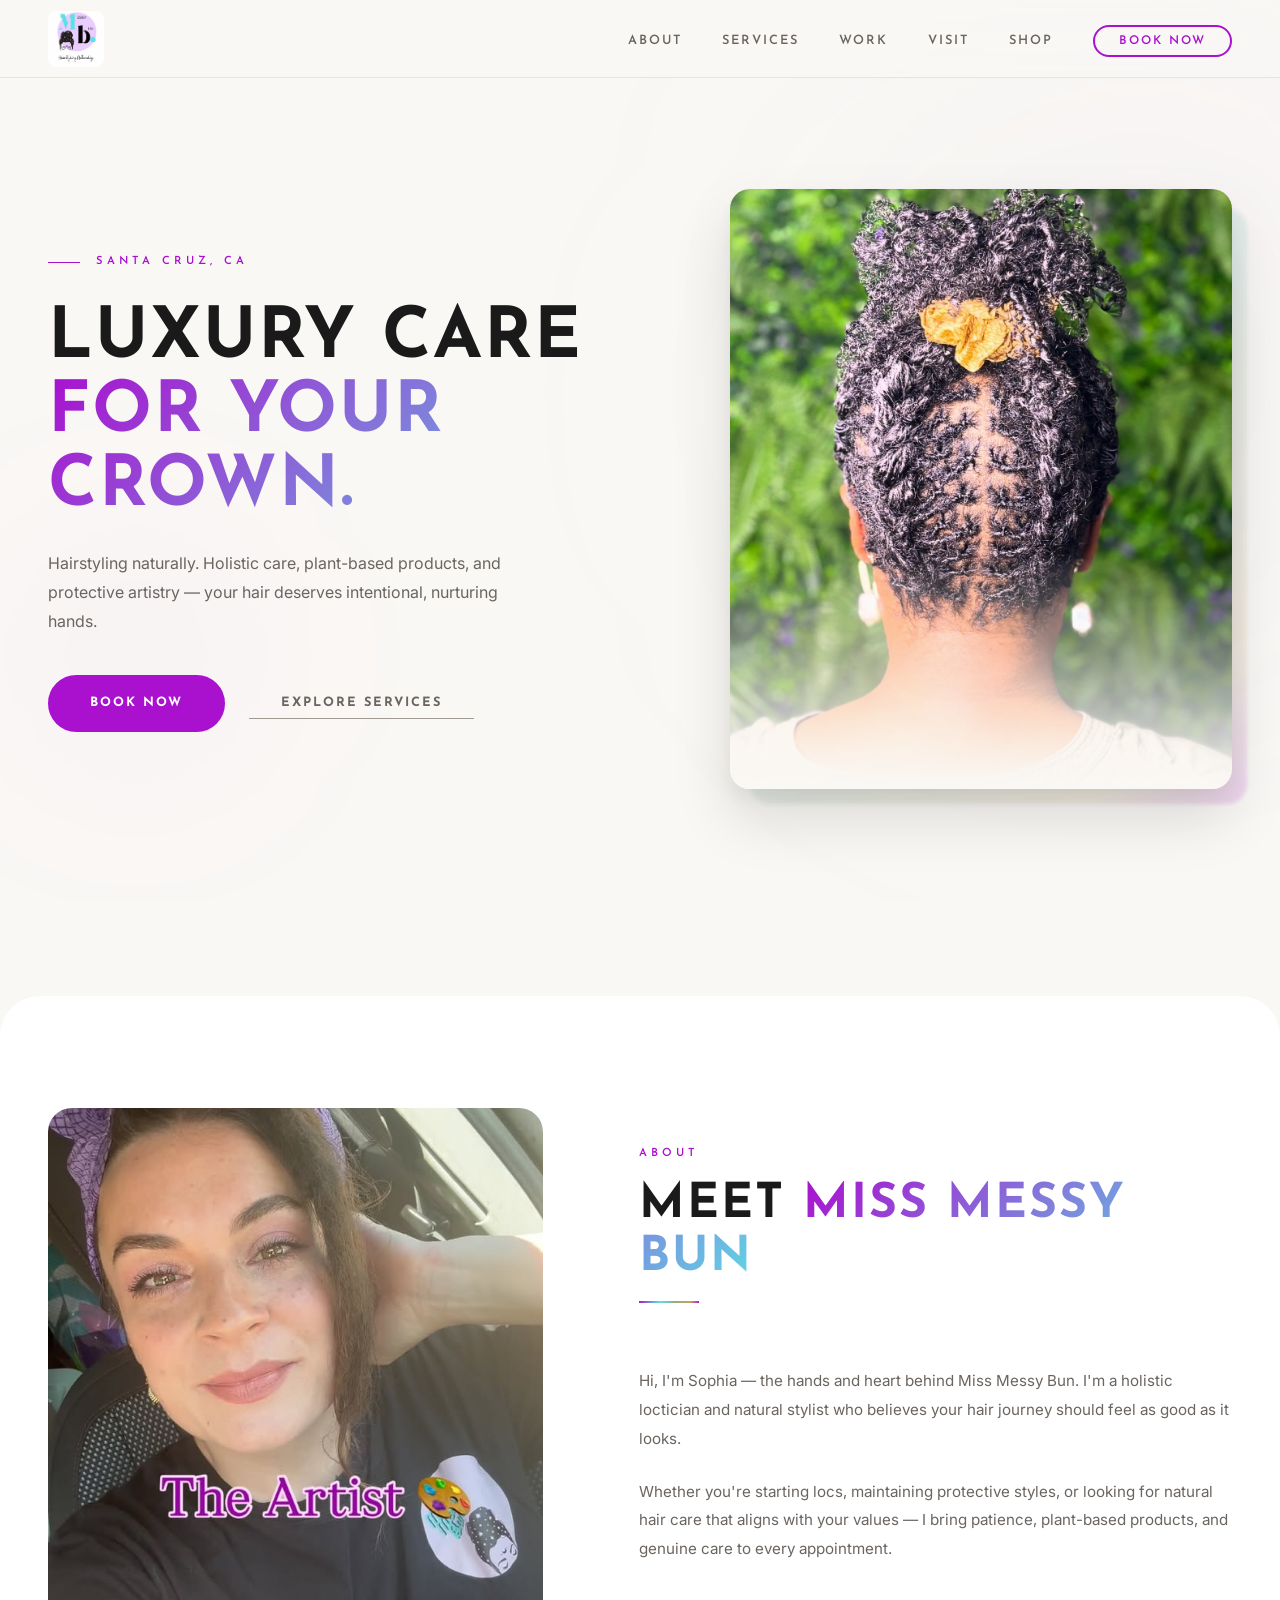
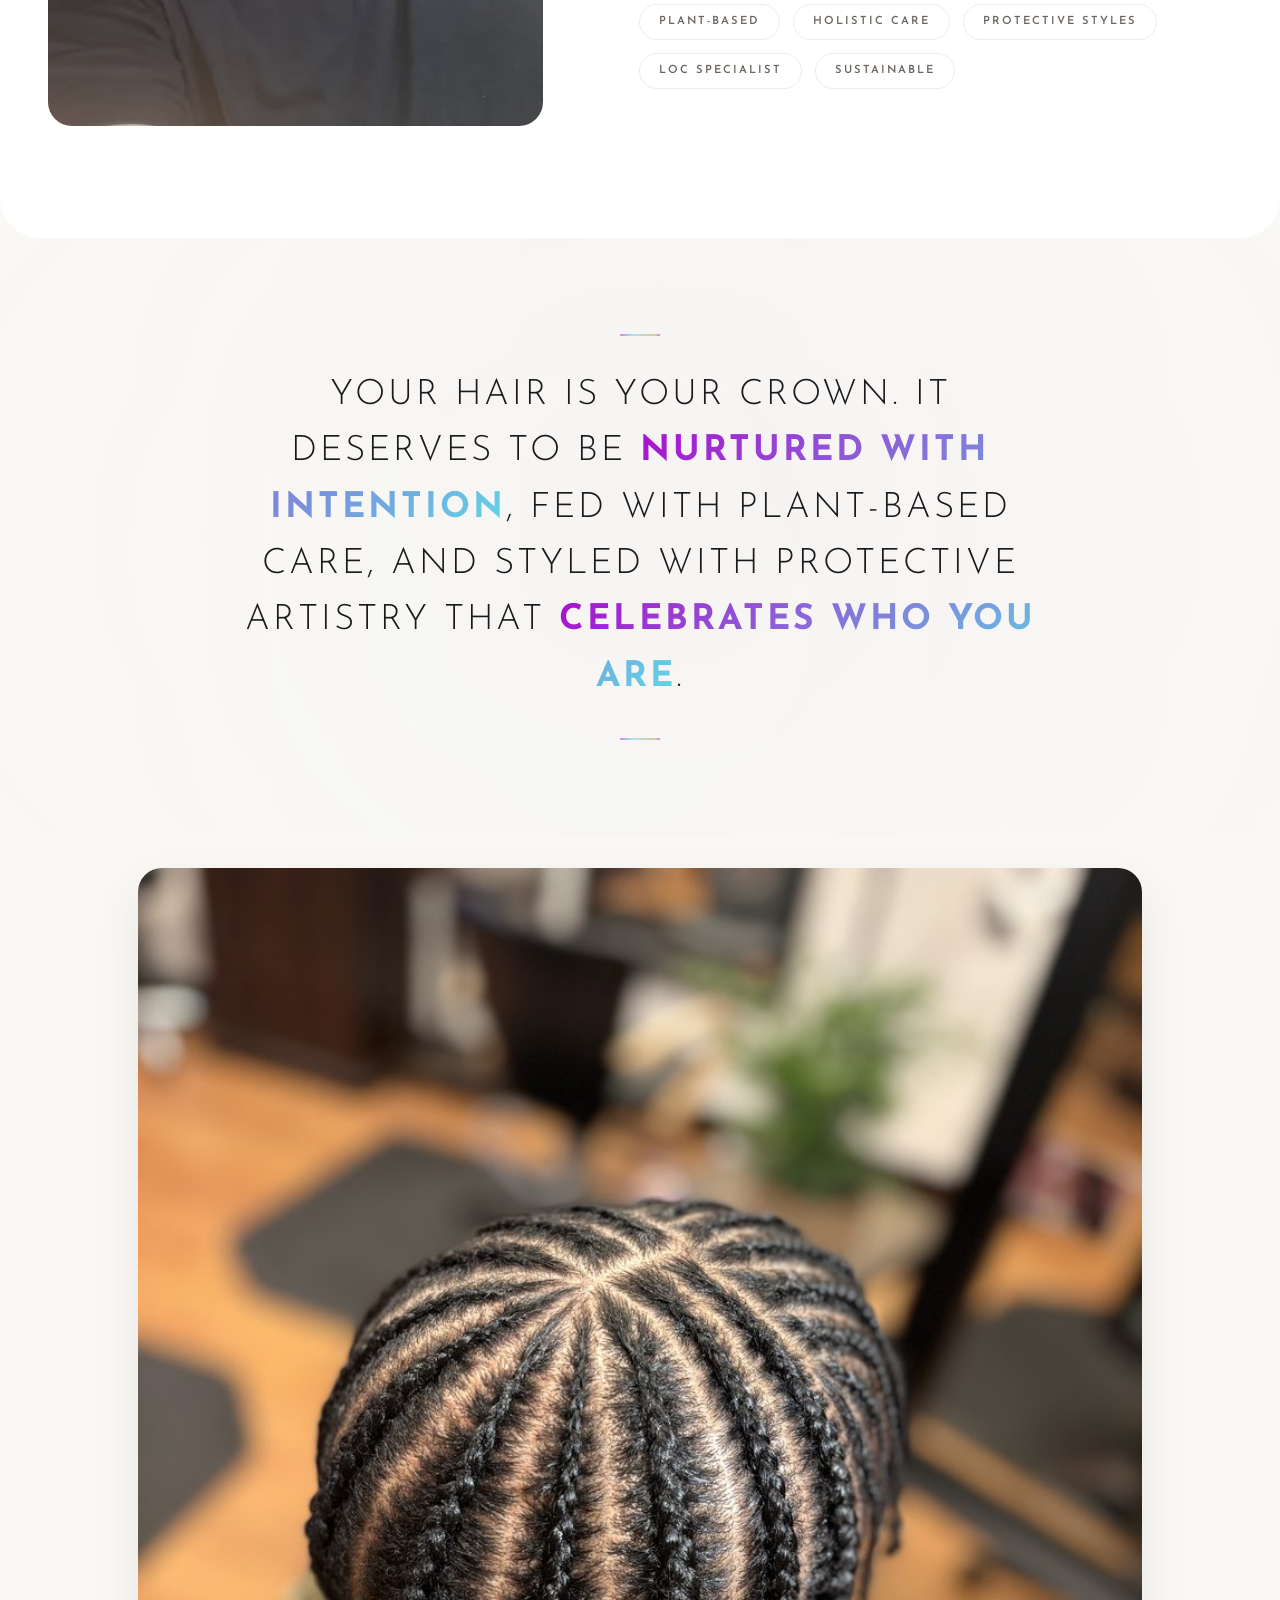
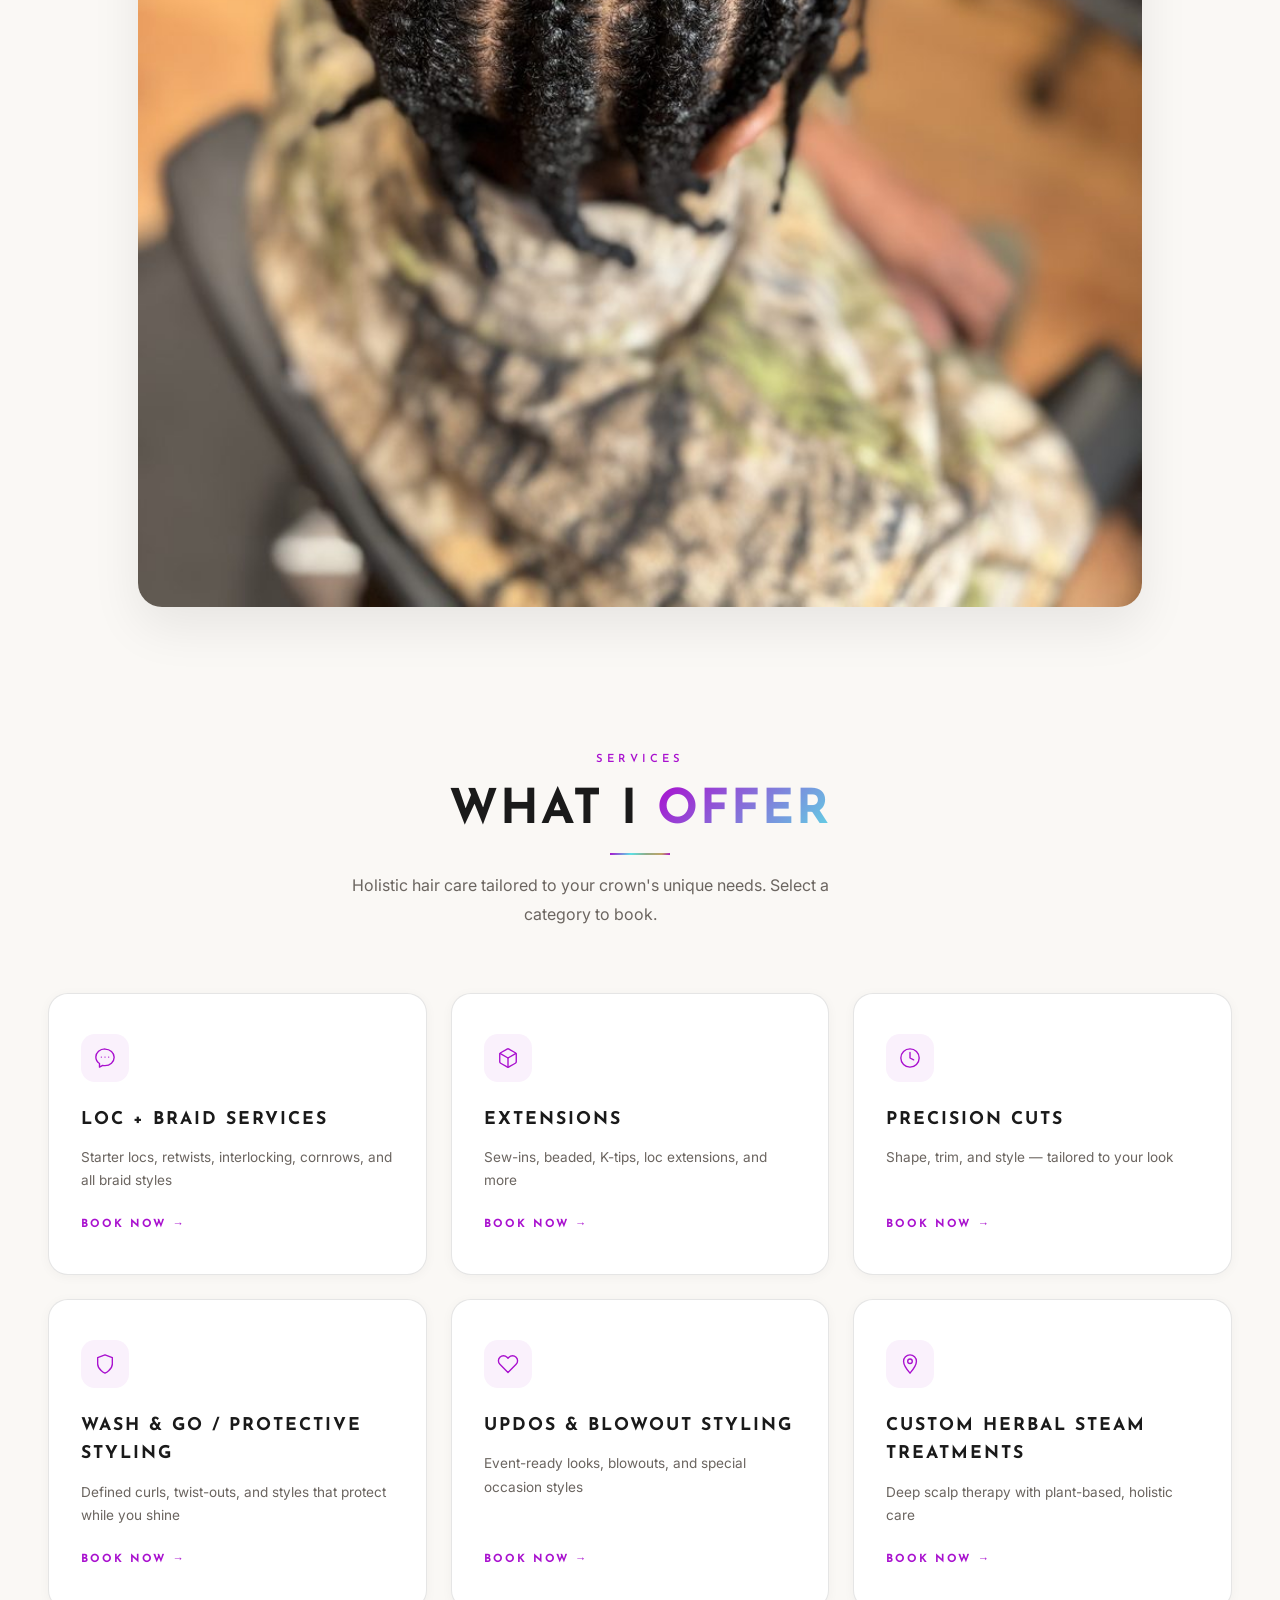
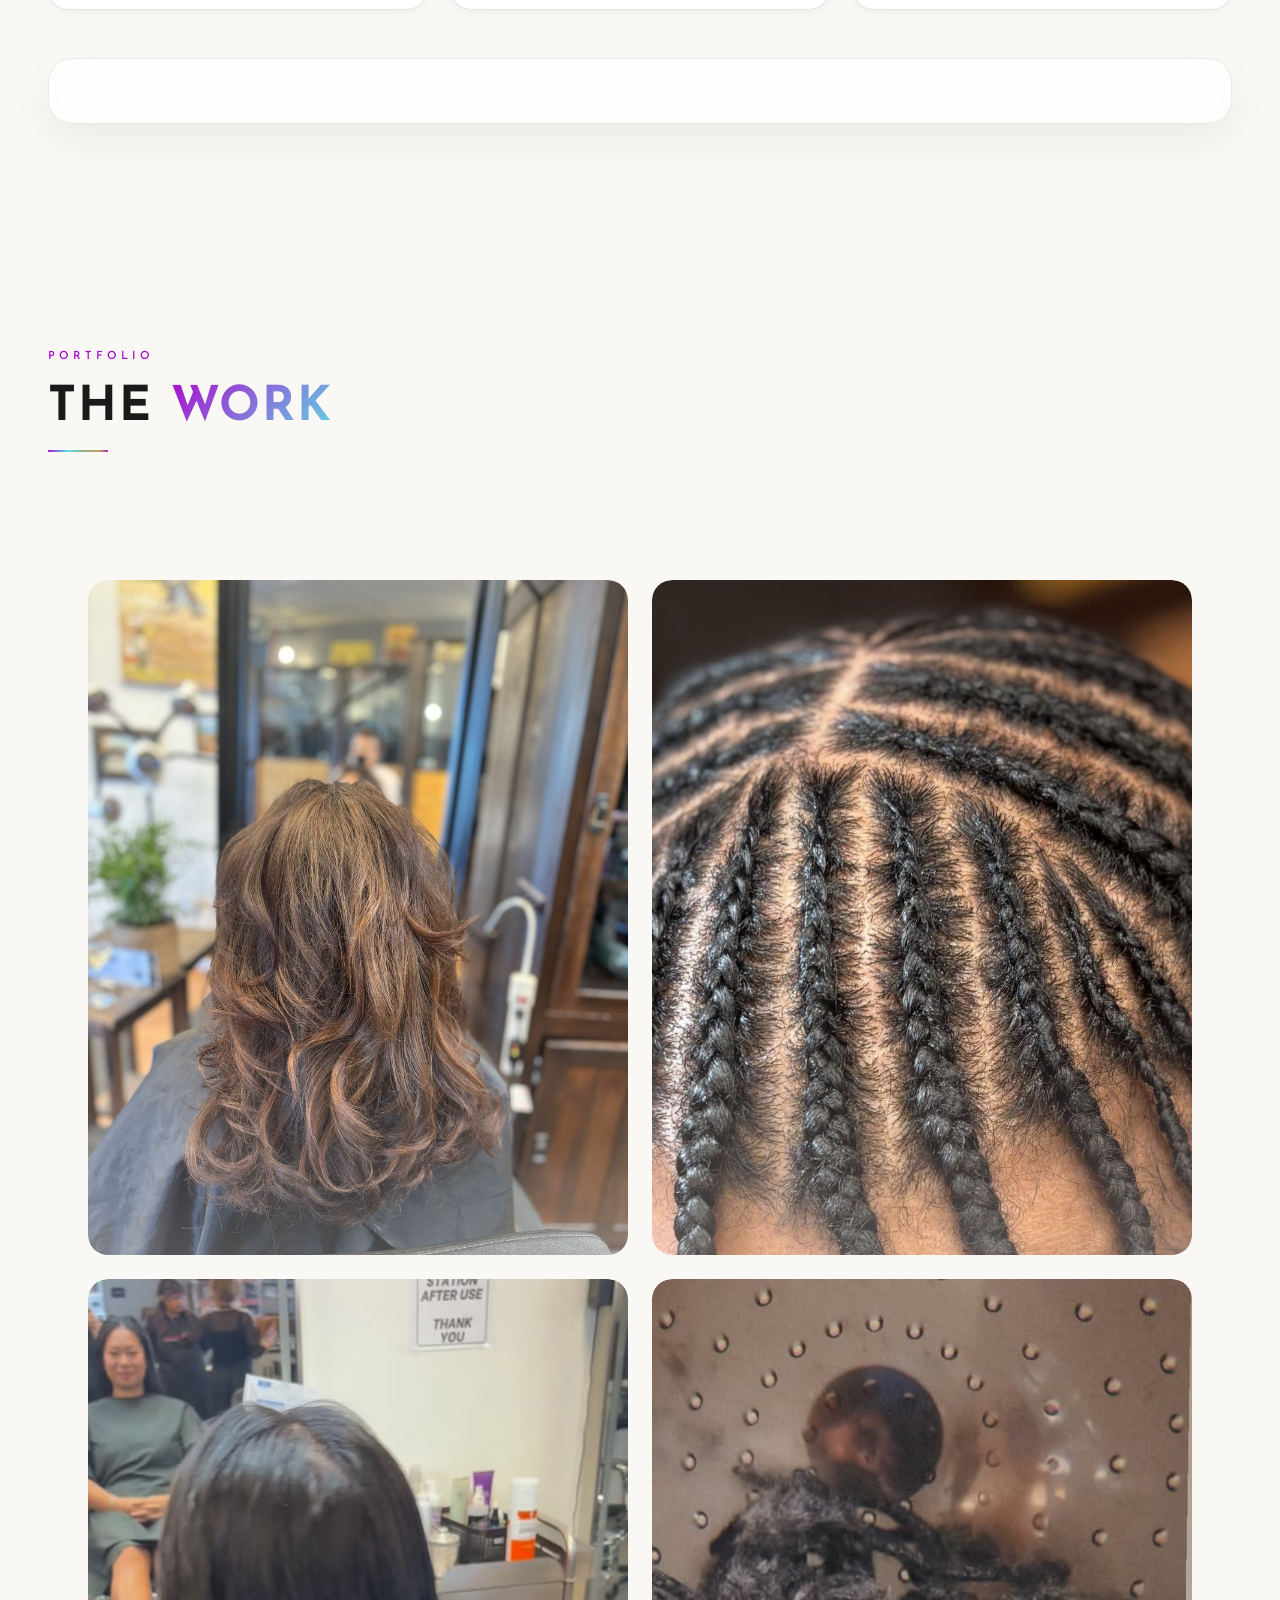
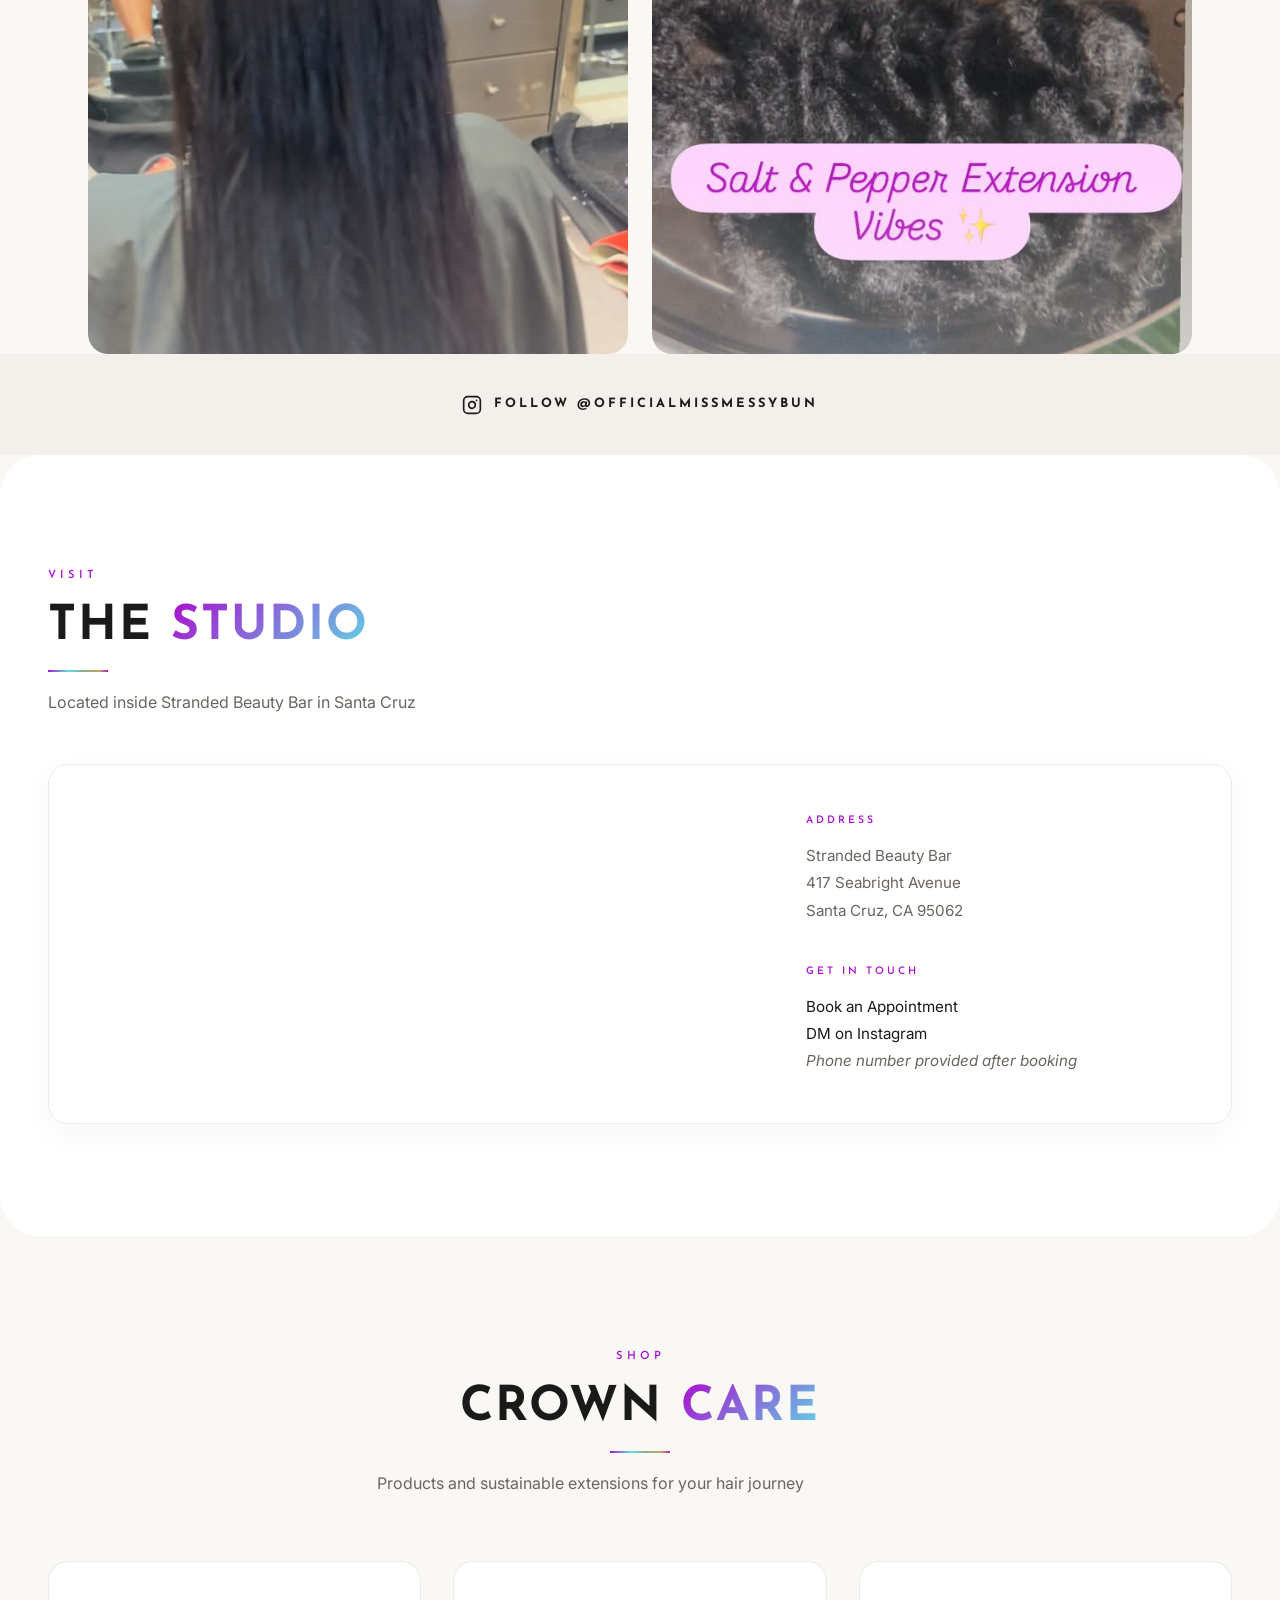
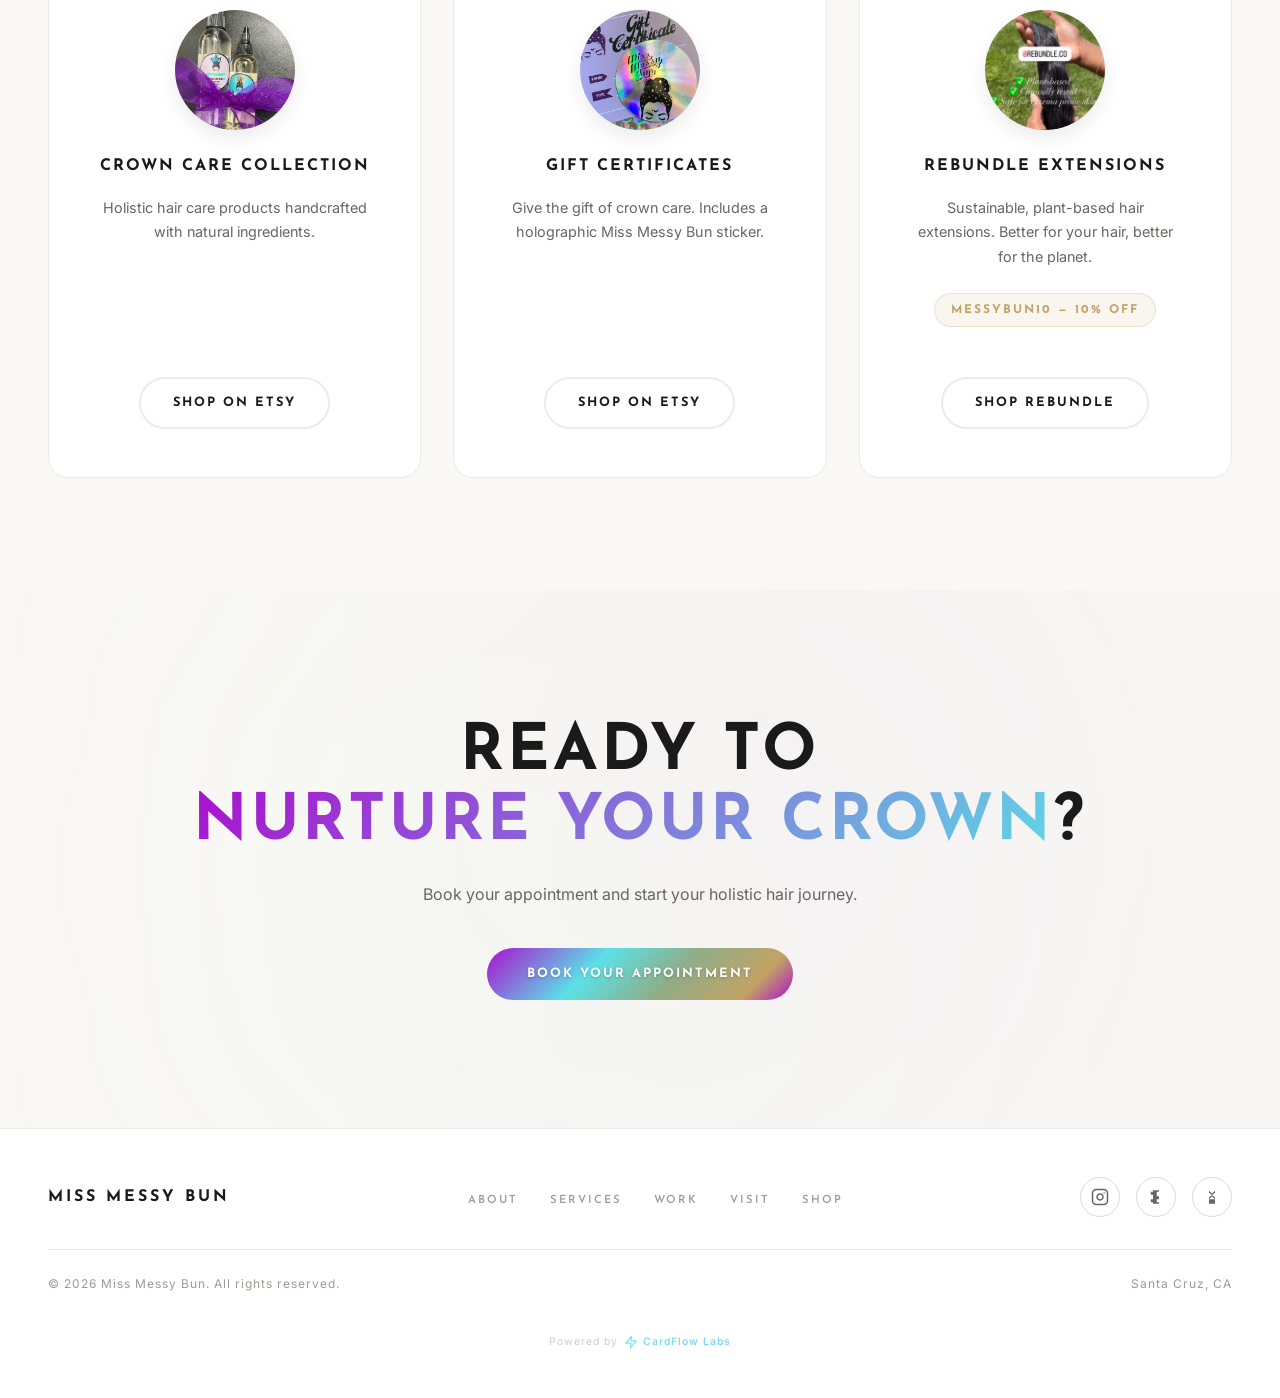
==== commit 1d23a045: "Wire booking app into services flow" ====
--- a/index.html
+++ b/index.html
@@ -85,7 +85,7 @@
       <li><a href="#portfolio">Work</a></li>
       <li><a href="#location">Visit</a></li>
       <li><a href="#shop">Shop</a></li>
-      <li><a href="https://glambk.com/MissMessyBun" target="_blank" rel="noopener" class="nav-cta">Book Now</a></li>
+      <li><a href="#services" class="nav-cta">Book Now</a></li>
     </ul>
     <button class="mobile-toggle" aria-label="Toggle menu" aria-expanded="false">
       <span></span>
@@ -108,7 +108,7 @@
           and protective artistry — your hair deserves intentional, nurturing hands.
         </p>
         <div class="hero-actions hero-stagger">
-          <a href="https://glambk.com/MissMessyBun" target="_blank" rel="noopener" class="btn btn-primary">
+          <a href="#services" class="btn btn-primary">
             Book Now
           </a>
           <a href="#services" class="btn btn-ghost">
@@ -184,7 +184,7 @@
 
     <div class="services-grid">
 
-      <a href="https://glambk.com/MissMessyBun" target="_blank" rel="noopener" class="service-card reveal">
+      <a href="https://web-production-662bd4.up.railway.app/book/loc-braid-services" target="_blank" rel="noopener" class="service-card reveal">
         <span class="service-icon">
           <svg viewBox="0 0 24 24" fill="none" stroke="currentColor" stroke-width="1.5" stroke-linecap="round" stroke-linejoin="round"><path d="M12 2C6.48 2 2 6 2 11c0 3 1.5 5.5 4 7v4l3.5-2c.8.2 1.6.3 2.5.3 5.52 0 10-4 10-9s-4.48-9-10-9z"/><path d="M8 11h.01M12 11h.01M16 11h.01"/></svg>
         </span>
@@ -193,7 +193,7 @@
         <span class="service-cta">Book Now <span class="arrow">&rarr;</span></span>
       </a>
 
-      <a href="https://glambk.com/MissMessyBun" target="_blank" rel="noopener" class="service-card reveal">
+      <a href="https://web-production-662bd4.up.railway.app/book/extensions" target="_blank" rel="noopener" class="service-card reveal">
         <span class="service-icon">
           <svg viewBox="0 0 24 24" fill="none" stroke="currentColor" stroke-width="1.5" stroke-linecap="round" stroke-linejoin="round"><path d="M21 16V8a2 2 0 0 0-1-1.73l-7-4a2 2 0 0 0-2 0l-7 4A2 2 0 0 0 3 8v8a2 2 0 0 0 1 1.73l7 4a2 2 0 0 0 2 0l7-4A2 2 0 0 0 21 16z"/><polyline points="3.27 6.96 12 12.01 20.73 6.96"/><line x1="12" y1="22.08" x2="12" y2="12"/></svg>
         </span>
@@ -202,7 +202,7 @@
         <span class="service-cta">Book Now <span class="arrow">&rarr;</span></span>
       </a>
 
-      <a href="https://glambk.com/MissMessyBun" target="_blank" rel="noopener" class="service-card reveal">
+      <a href="https://web-production-662bd4.up.railway.app/book/precision-cuts" target="_blank" rel="noopener" class="service-card reveal">
         <span class="service-icon">
           <svg viewBox="0 0 24 24" fill="none" stroke="currentColor" stroke-width="1.5" stroke-linecap="round" stroke-linejoin="round"><circle cx="12" cy="12" r="10"/><path d="M12 6v6l4 2"/></svg>
         </span>
@@ -211,7 +211,7 @@
         <span class="service-cta">Book Now <span class="arrow">&rarr;</span></span>
       </a>
 
-      <a href="https://glambk.com/MissMessyBun" target="_blank" rel="noopener" class="service-card reveal">
+      <a href="https://web-production-662bd4.up.railway.app/book/wash-go-protective-styling" target="_blank" rel="noopener" class="service-card reveal">
         <span class="service-icon">
           <svg viewBox="0 0 24 24" fill="none" stroke="currentColor" stroke-width="1.5" stroke-linecap="round" stroke-linejoin="round"><path d="M12 22s8-4 8-10V5l-8-3-8 3v7c0 6 8 10 8 10z"/></svg>
         </span>
@@ -220,7 +220,7 @@
         <span class="service-cta">Book Now <span class="arrow">&rarr;</span></span>
       </a>
 
-      <a href="https://glambk.com/MissMessyBun" target="_blank" rel="noopener" class="service-card reveal">
+      <a href="https://web-production-662bd4.up.railway.app/book/updos-blowout-styling" target="_blank" rel="noopener" class="service-card reveal">
         <span class="service-icon">
           <svg viewBox="0 0 24 24" fill="none" stroke="currentColor" stroke-width="1.5" stroke-linecap="round" stroke-linejoin="round"><path d="M20.84 4.61a5.5 5.5 0 0 0-7.78 0L12 5.67l-1.06-1.06a5.5 5.5 0 0 0-7.78 7.78l1.06 1.06L12 21.23l7.78-7.78 1.06-1.06a5.5 5.5 0 0 0 0-7.78z"/></svg>
         </span>
@@ -229,7 +229,7 @@
         <span class="service-cta">Book Now <span class="arrow">&rarr;</span></span>
       </a>
 
-      <a href="https://glambk.com/MissMessyBun" target="_blank" rel="noopener" class="service-card reveal">
+      <a href="https://web-production-662bd4.up.railway.app/book/custom-herbal-steam-treatments" target="_blank" rel="noopener" class="service-card reveal">
         <span class="service-icon">
           <svg viewBox="0 0 24 24" fill="none" stroke="currentColor" stroke-width="1.5" stroke-linecap="round" stroke-linejoin="round"><path d="M12 2a7 7 0 0 0-7 7c0 5 7 13 7 13s7-8 7-13a7 7 0 0 0-7-7z"/><circle cx="12" cy="9" r="2.5"/></svg>
         </span>
@@ -238,6 +238,10 @@
         <span class="service-cta">Book Now <span class="arrow">&rarr;</span></span>
       </a>
 
+    </div>
+
+    <div class="booking-embed-shell reveal">
+      <div data-studio-booking data-business="miss-messy-bun" data-booking-base="https://web-production-662bd4.up.railway.app"></div>
     </div>
   </section>
 
@@ -309,7 +313,7 @@
           <div class="location-detail">
             <h4>Get in Touch</h4>
             <p>
-              <a href="https://glambk.com/MissMessyBun" target="_blank" rel="noopener">Book an Appointment</a><br>
+              <a href="https://web-production-662bd4.up.railway.app/book" target="_blank" rel="noopener">Book an Appointment</a><br>
               <a href="https://instagram.com/officialmissmessybun" target="_blank" rel="noopener">DM on Instagram</a>
             </p>
             <p class="location-note">Phone number provided after booking</p>
@@ -372,7 +376,7 @@
   <section class="cta-section">
     <h2 class="reveal">Ready to<br><span class="holo-text">Nurture Your Crown</span>?</h2>
     <p class="reveal">Book your appointment and start your holistic hair journey.</p>
-    <a href="https://glambk.com/MissMessyBun" target="_blank" rel="noopener" class="btn btn-holo reveal">
+    <a href="https://web-production-662bd4.up.railway.app/book" target="_blank" rel="noopener" class="btn btn-holo reveal">
       Book Your Appointment
     </a>
   </section>
@@ -435,7 +439,7 @@
 
   <!-- Mobile Sticky Booking Bar -->
   <div class="mobile-booking-bar" id="mobileBookingBar">
-    <a href="https://glambk.com/MissMessyBun" target="_blank" rel="noopener">Book Your Appointment</a>
+    <a href="#services">Book Your Appointment</a>
   </div>
 
   <!-- Back to Top -->
@@ -446,6 +450,7 @@
   <!-- Grain Texture Overlay -->
   <div class="grain-overlay" aria-hidden="true"></div>
 
+  <script src="https://web-production-662bd4.up.railway.app/embeds/miss-messy-bun.js" defer></script>
   <script src="js/main.js"></script>
 </body>
 </html>
--- a/css/style.css
+++ b/css/style.css
@@ -513,9 +513,7 @@
 
 .photo-break img {
   width: 100%;
-  height: 900px;
-  object-fit: cover;
-  object-position: center top;
+  height: auto;
   border-radius: 24px;
   box-shadow: 0 20px 50px rgba(0,0,0,0.08);
   display: block;
@@ -613,6 +611,7 @@
   color: var(--white);
   border: none;
   border-radius: 50px;
+  text-shadow: 0 1px 3px rgba(0,0,0,0.25);
 }
 
 .btn-holo:hover {
@@ -622,7 +621,7 @@
 
 /* --- Sections --- */
 .section {
-  padding: 10rem 3rem;
+  padding: 7rem 3rem;
   position: relative;
 }
 
@@ -753,7 +752,7 @@
 .philosophy {
   background: var(--cream);
   text-align: center;
-  padding: 10rem 3rem;
+  padding: 6rem 3rem;
   position: relative;
   overflow: hidden;
 }
@@ -821,9 +820,11 @@
   overflow: hidden;
   transition: all 0.4s ease;
   border-radius: 20px;
-  border: 1px solid var(--glass-border);
+  border: 1px solid rgba(0, 0, 0, 0.1);
+  box-shadow: 0 2px 12px rgba(0,0,0,0.04);
   text-decoration: none;
-  display: block;
+  display: flex;
+  flex-direction: column;
   cursor: pointer;
 }
 
@@ -900,6 +901,7 @@
 }
 
 .service-cta {
+  margin-top: auto;
   display: inline-flex;
   align-items: center;
   gap: 0.4rem;
@@ -921,6 +923,19 @@
   transform: translateX(4px);
 }
 
+/* --- Embedded Booking --- */
+.booking-embed-shell {
+  max-width: 1200px;
+  margin: 3rem auto 0;
+  padding: 2rem;
+  border-radius: 24px;
+  background: rgba(255, 255, 255, 0.72);
+  border: 1px solid var(--glass-border);
+  box-shadow: 0 18px 40px rgba(0,0,0,0.05);
+  backdrop-filter: blur(20px);
+  -webkit-backdrop-filter: blur(20px);
+}
+
 /* --- Portfolio / Gallery --- */
 .gallery {
   background: var(--cream);
@@ -928,7 +943,7 @@
 }
 
 .gallery-header {
-  padding: 10rem 3rem 4rem;
+  padding: 7rem 3rem 4rem;
 }
 
 .gallery-grid {
@@ -1074,6 +1089,9 @@
   transition: all 0.3s ease;
   border-radius: 20px;
   border: 1px solid var(--glass-border);
+  display: flex;
+  flex-direction: column;
+  align-items: center;
 }
 
 .shop-card:hover {
@@ -1111,6 +1129,7 @@
   font-size: 0.9rem;
   line-height: 1.7;
   margin-bottom: 1.5rem;
+  flex-grow: 1;
 }
 
 .shop-card .promo-code {
@@ -1130,7 +1149,7 @@
 /* --- CTA Section --- */
 .cta-section {
   text-align: center;
-  padding: 12rem 3rem;
+  padding: 8rem 3rem;
   position: relative;
   overflow: hidden;
   background: var(--cream);
@@ -1224,12 +1243,12 @@
 .footer-social a {
   width: 40px;
   height: 40px;
-  border: 1px solid var(--glass-border);
+  border: 1px solid rgba(0, 0, 0, 0.15);
   border-radius: 50%;
   display: flex;
   align-items: center;
   justify-content: center;
-  color: var(--text-dim);
+  color: var(--text-muted);
   text-decoration: none;
   transition: all 0.3s ease;
 }
@@ -1637,7 +1656,6 @@
   }
 
   .photo-break img {
-    height: 300px;
     border-radius: 16px;
   }
 
@@ -1684,6 +1702,12 @@
   .service-card p {
     font-size: 0.9rem;
     margin-bottom: 1rem;
+  }
+
+  .booking-embed-shell {
+    margin-top: 2rem;
+    padding: 1rem;
+    border-radius: 18px;
   }
 
   .service-icon {
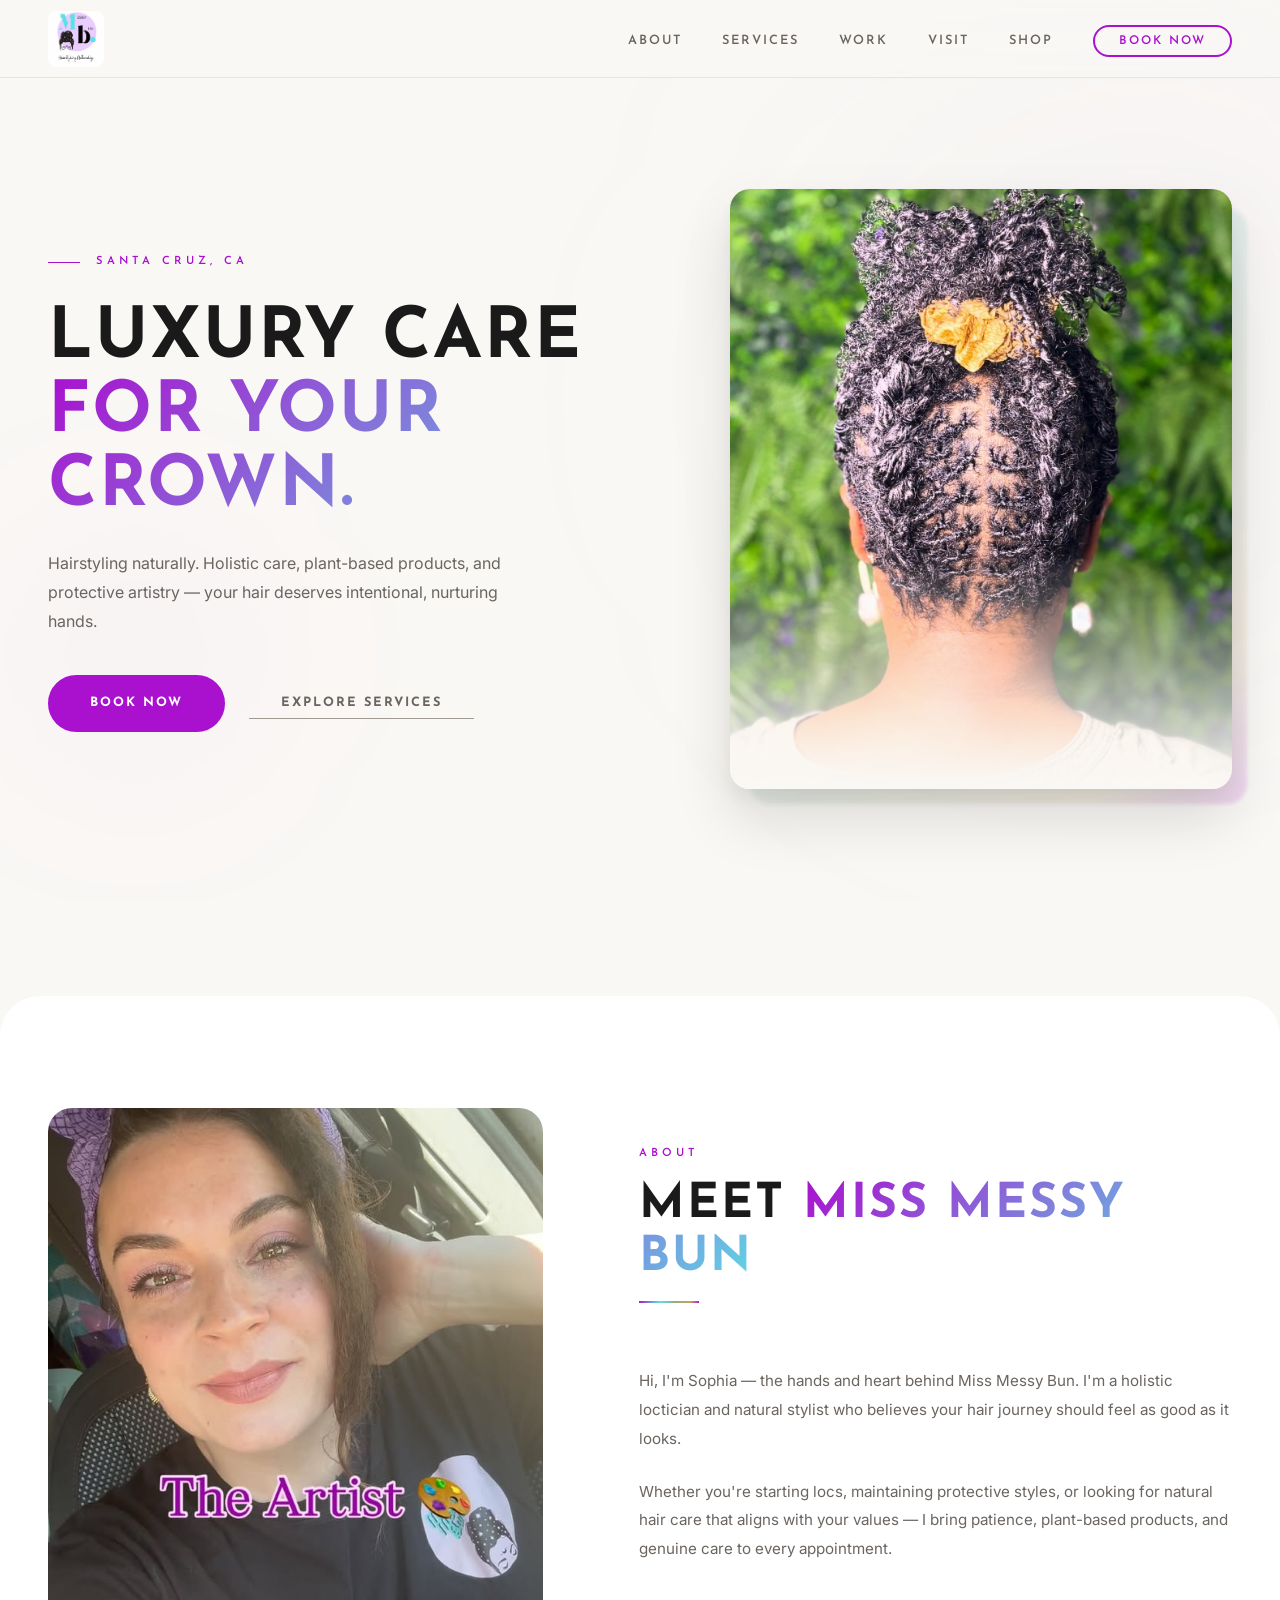
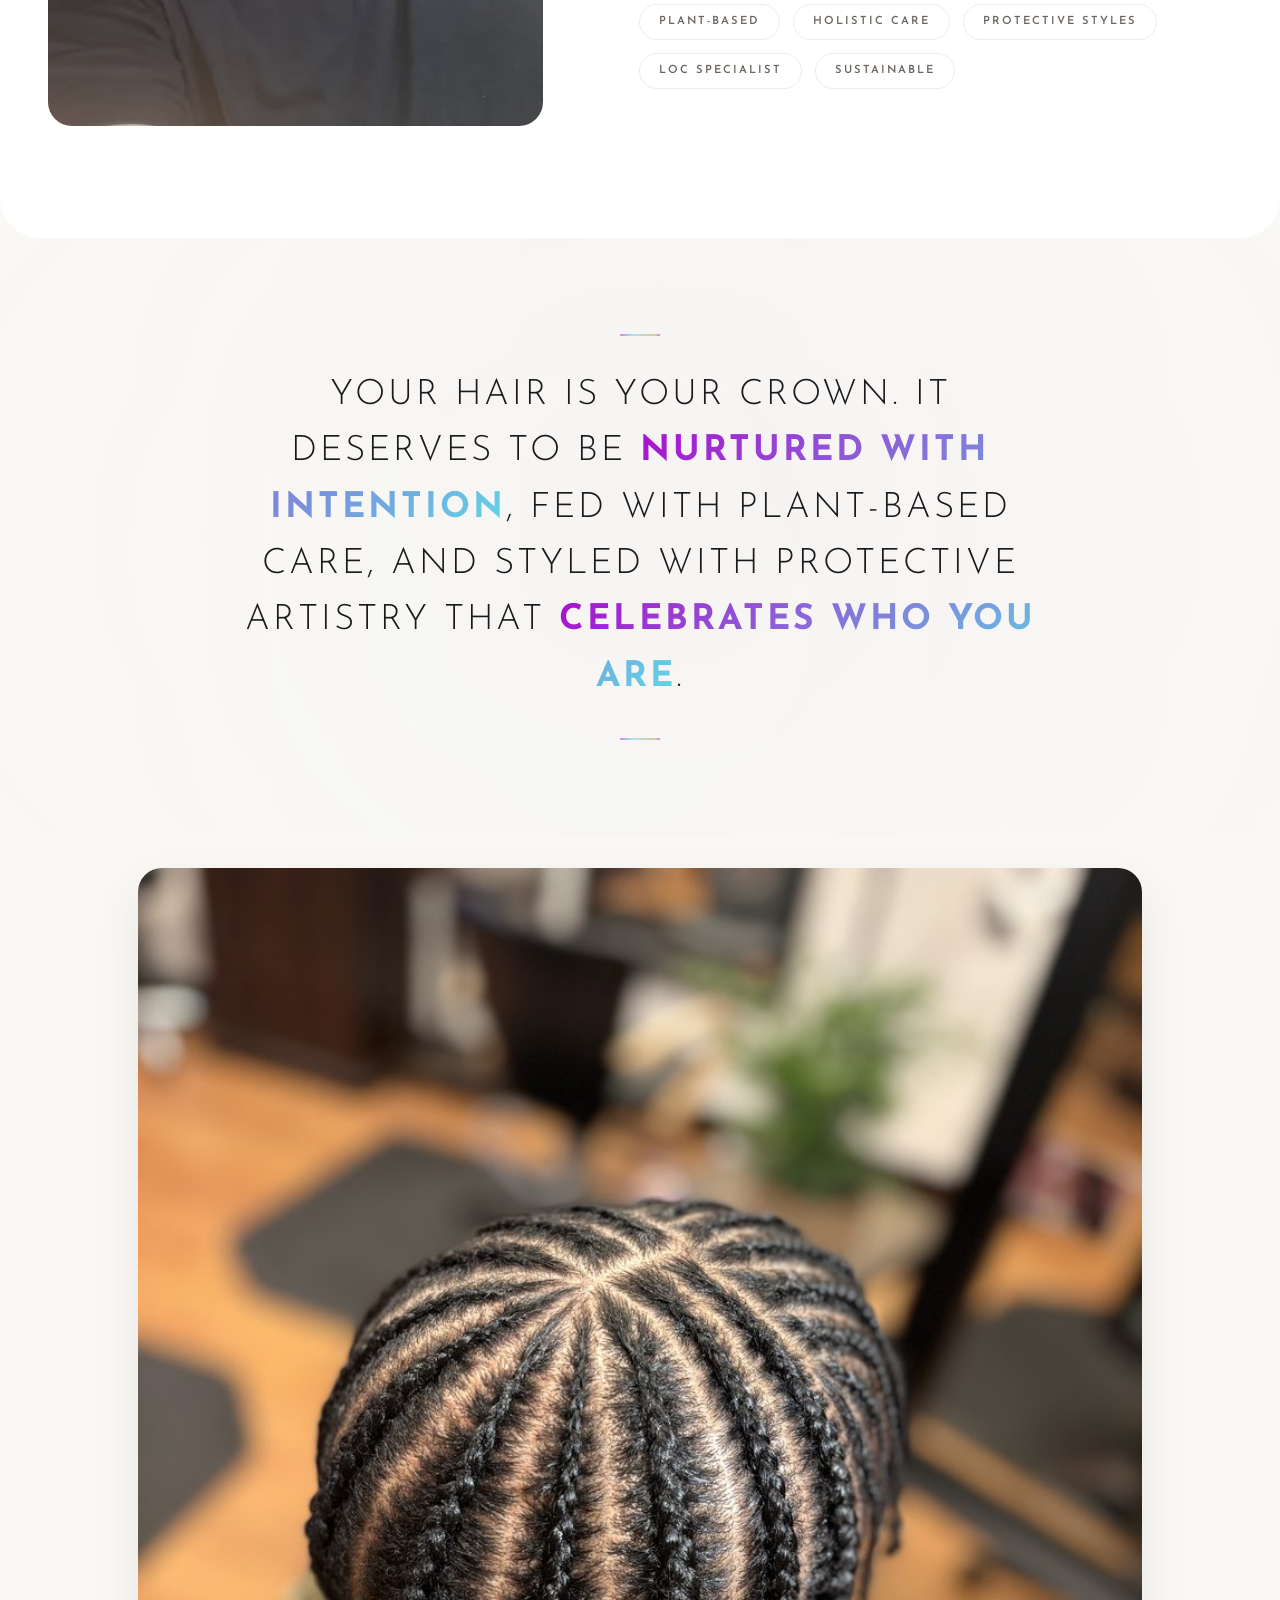
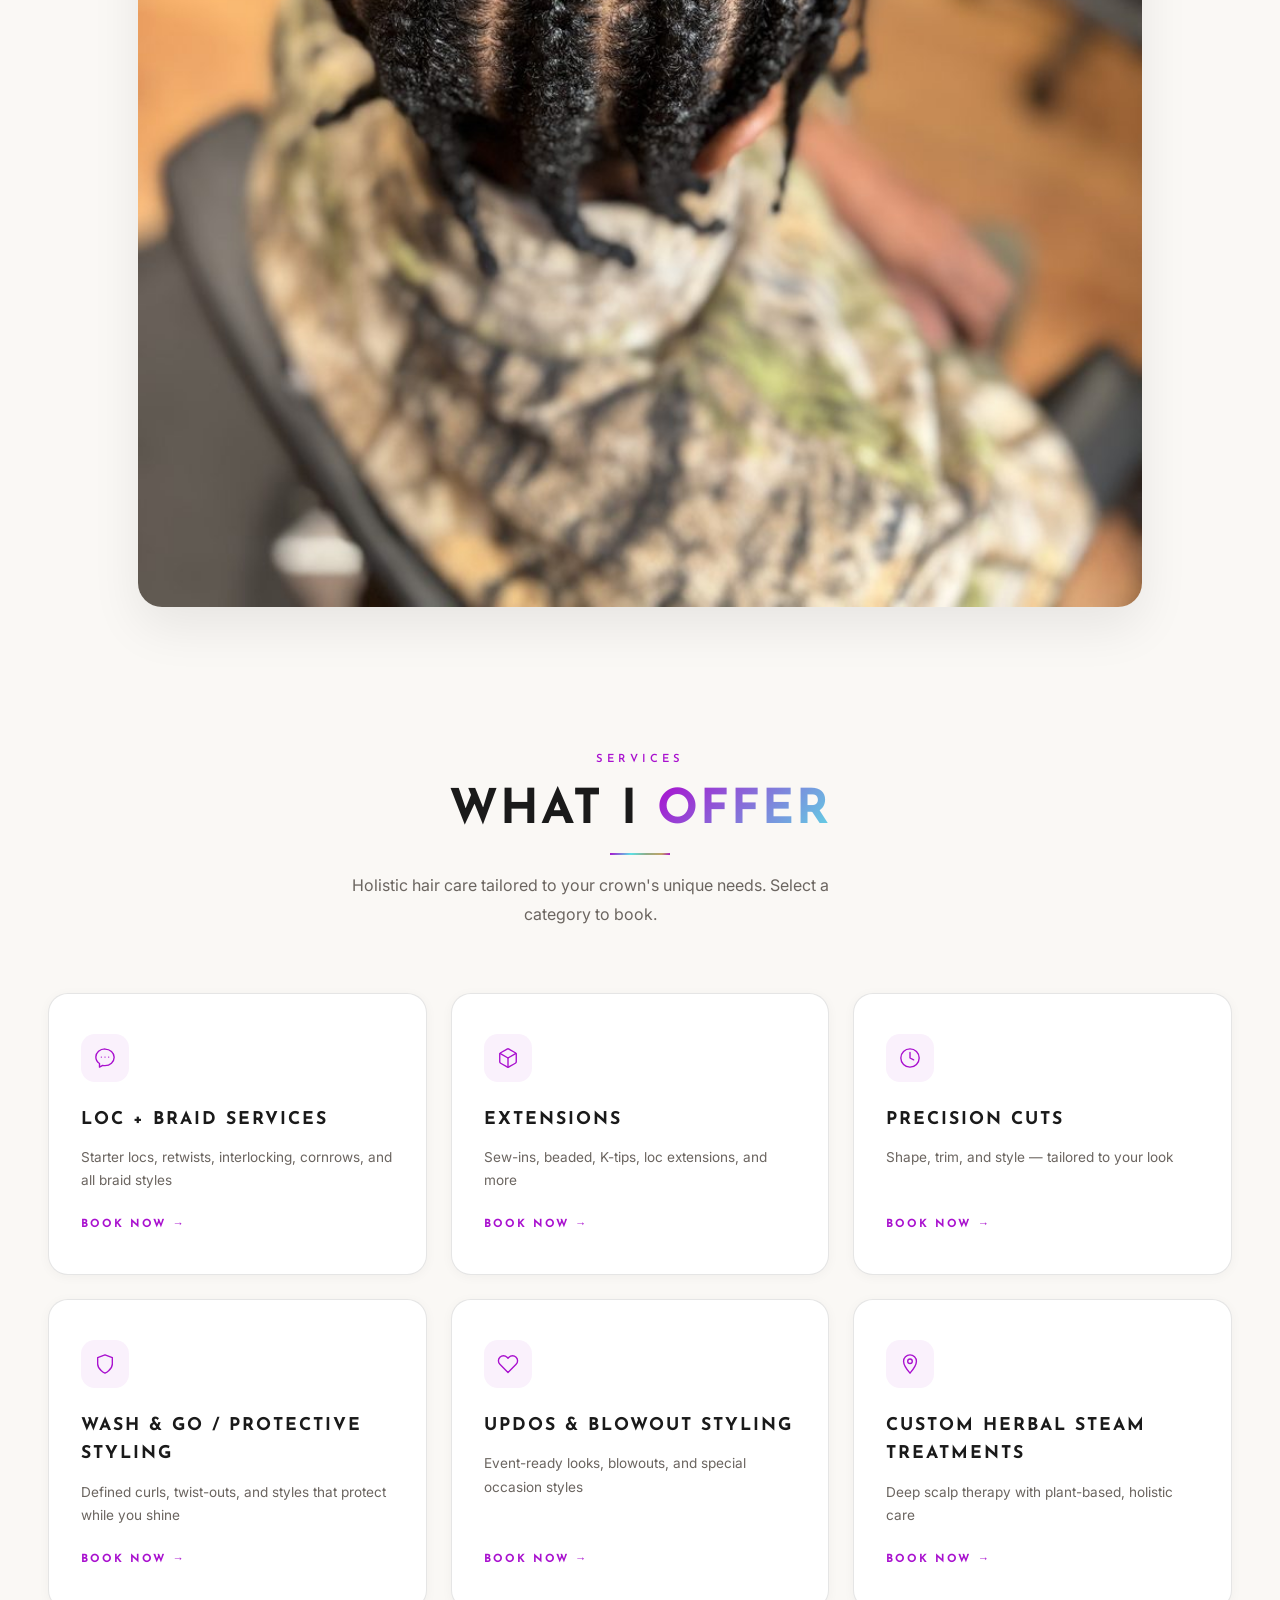
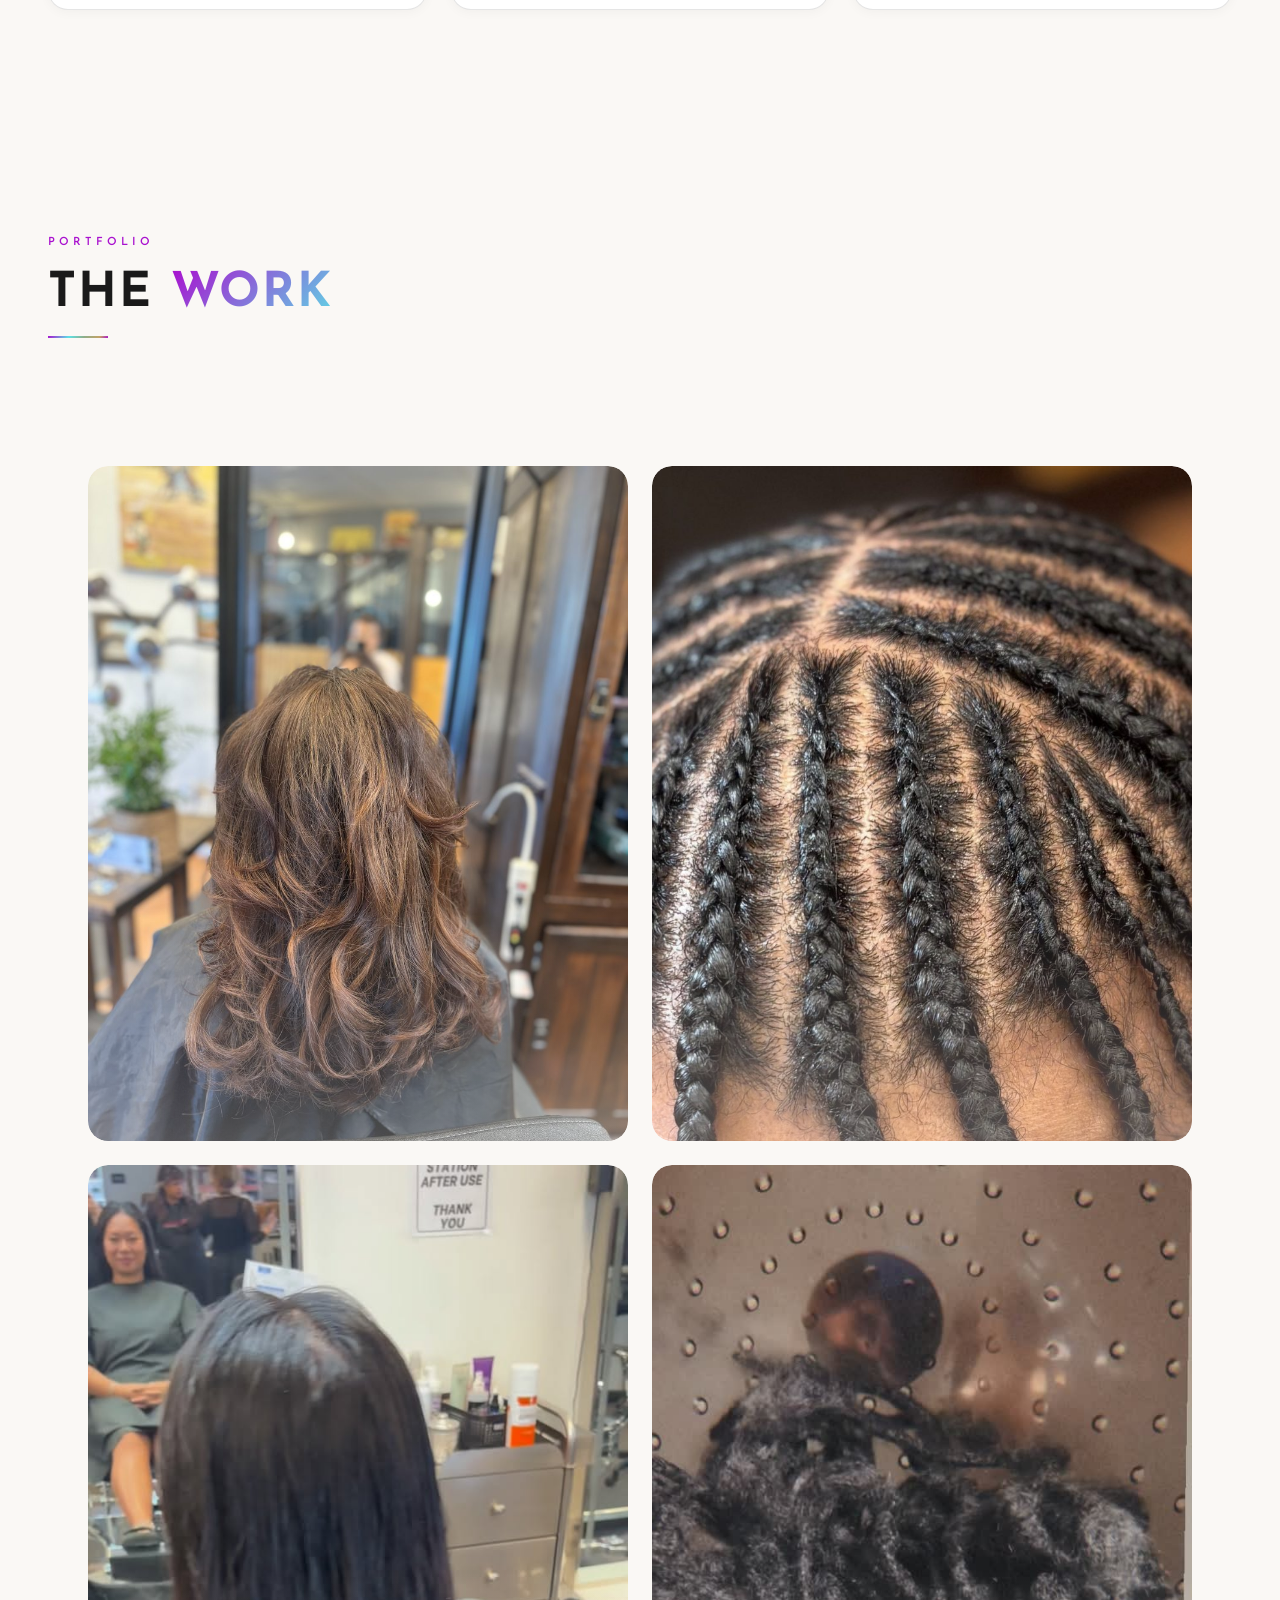
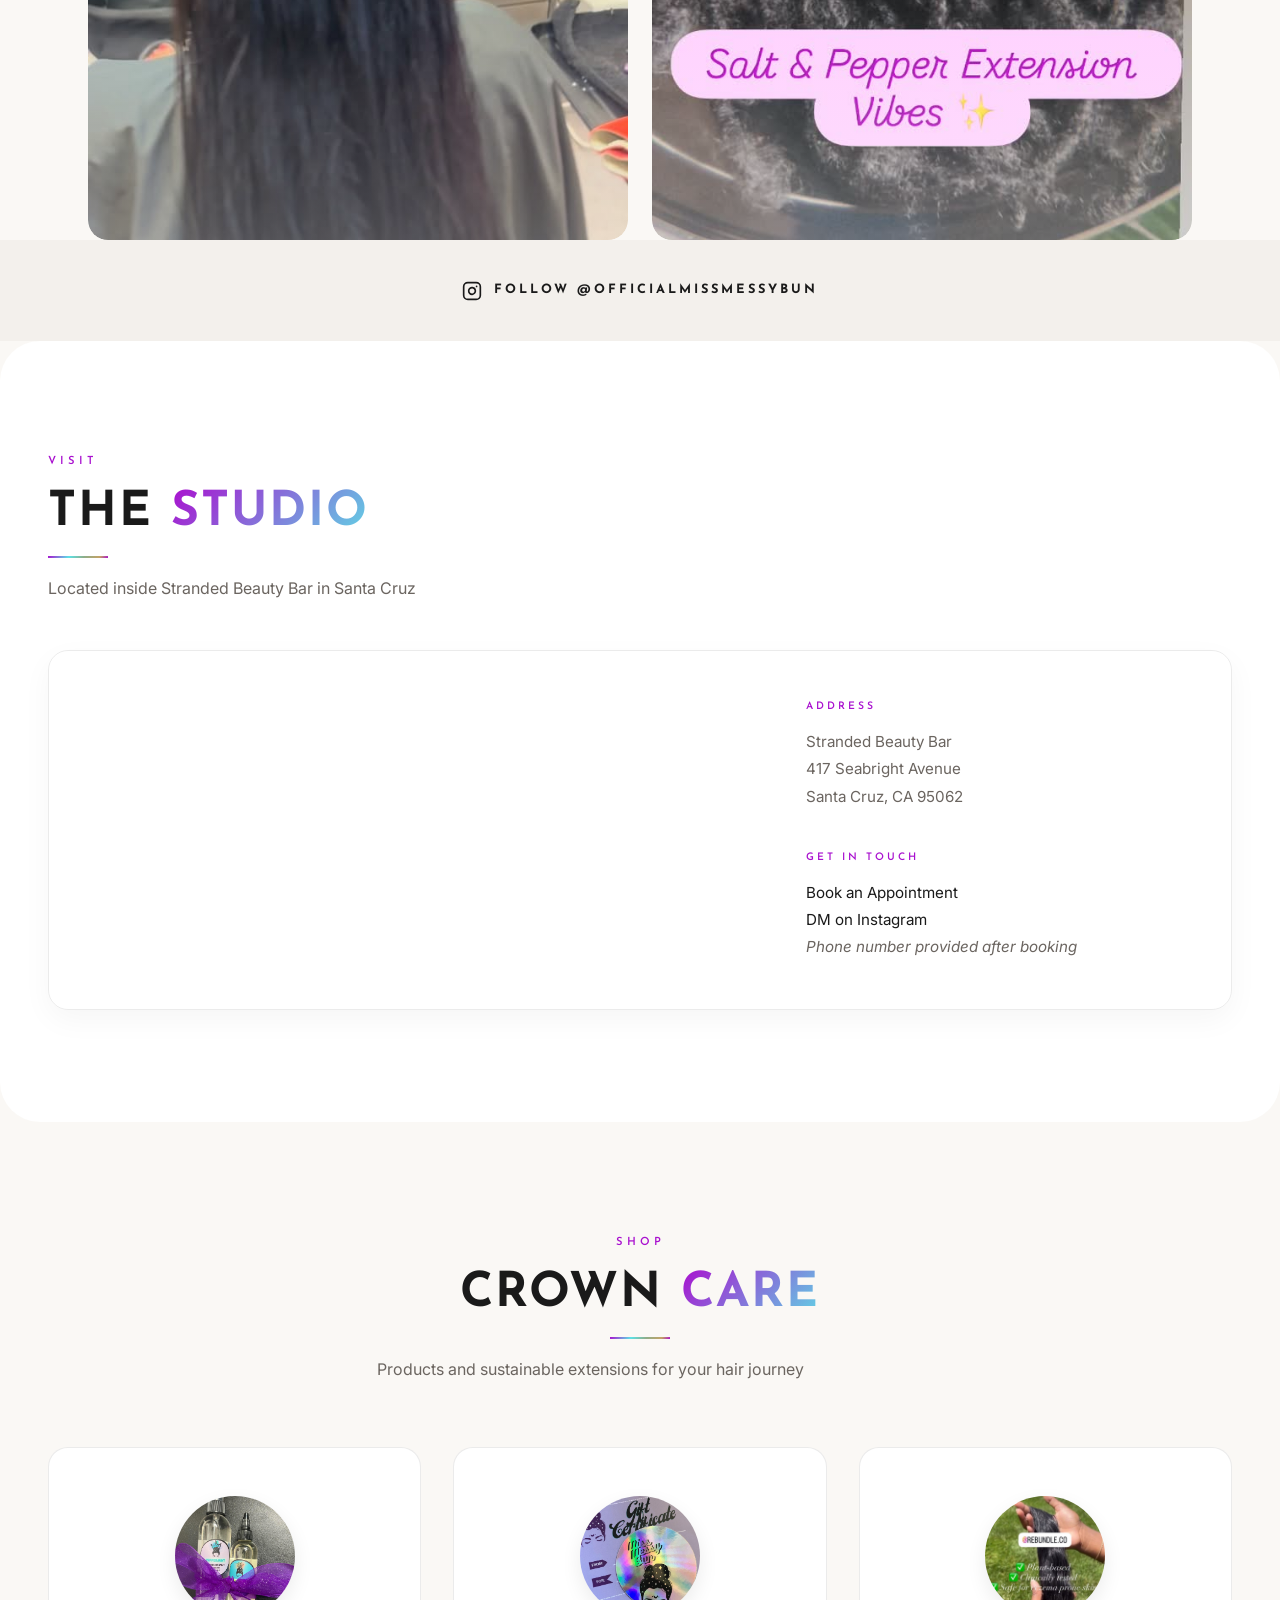
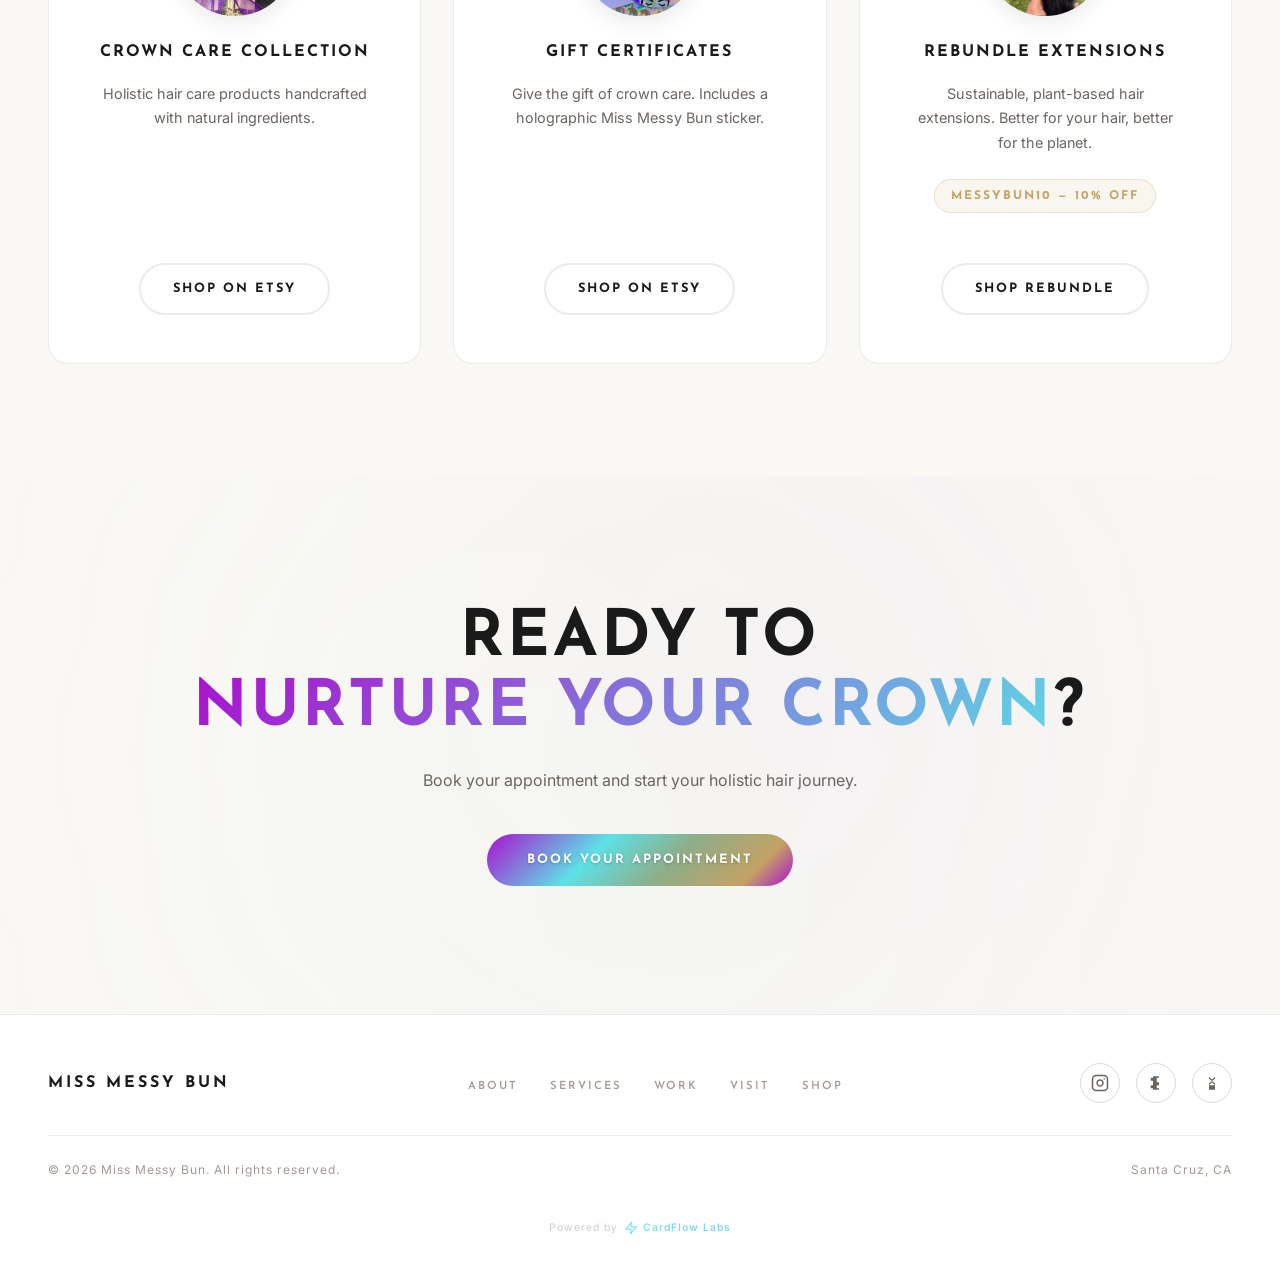
==== commit b370868e: "Revert live booking links and add preview page" ====
--- a/index.html
+++ b/index.html
@@ -85,7 +85,7 @@
       <li><a href="#portfolio">Work</a></li>
       <li><a href="#location">Visit</a></li>
       <li><a href="#shop">Shop</a></li>
-      <li><a href="#services" class="nav-cta">Book Now</a></li>
+      <li><a href="https://glambk.com/MissMessyBun" target="_blank" rel="noopener" class="nav-cta">Book Now</a></li>
     </ul>
     <button class="mobile-toggle" aria-label="Toggle menu" aria-expanded="false">
       <span></span>
@@ -108,7 +108,7 @@
           and protective artistry — your hair deserves intentional, nurturing hands.
         </p>
         <div class="hero-actions hero-stagger">
-          <a href="#services" class="btn btn-primary">
+          <a href="https://glambk.com/MissMessyBun" target="_blank" rel="noopener" class="btn btn-primary">
             Book Now
           </a>
           <a href="#services" class="btn btn-ghost">
@@ -184,7 +184,7 @@
 
     <div class="services-grid">
 
-      <a href="https://web-production-662bd4.up.railway.app/book/loc-braid-services" target="_blank" rel="noopener" class="service-card reveal">
+      <a href="https://glambk.com/MissMessyBun" target="_blank" rel="noopener" class="service-card reveal">
         <span class="service-icon">
           <svg viewBox="0 0 24 24" fill="none" stroke="currentColor" stroke-width="1.5" stroke-linecap="round" stroke-linejoin="round"><path d="M12 2C6.48 2 2 6 2 11c0 3 1.5 5.5 4 7v4l3.5-2c.8.2 1.6.3 2.5.3 5.52 0 10-4 10-9s-4.48-9-10-9z"/><path d="M8 11h.01M12 11h.01M16 11h.01"/></svg>
         </span>
@@ -193,7 +193,7 @@
         <span class="service-cta">Book Now <span class="arrow">&rarr;</span></span>
       </a>
 
-      <a href="https://web-production-662bd4.up.railway.app/book/extensions" target="_blank" rel="noopener" class="service-card reveal">
+      <a href="https://glambk.com/MissMessyBun" target="_blank" rel="noopener" class="service-card reveal">
         <span class="service-icon">
           <svg viewBox="0 0 24 24" fill="none" stroke="currentColor" stroke-width="1.5" stroke-linecap="round" stroke-linejoin="round"><path d="M21 16V8a2 2 0 0 0-1-1.73l-7-4a2 2 0 0 0-2 0l-7 4A2 2 0 0 0 3 8v8a2 2 0 0 0 1 1.73l7 4a2 2 0 0 0 2 0l7-4A2 2 0 0 0 21 16z"/><polyline points="3.27 6.96 12 12.01 20.73 6.96"/><line x1="12" y1="22.08" x2="12" y2="12"/></svg>
         </span>
@@ -202,7 +202,7 @@
         <span class="service-cta">Book Now <span class="arrow">&rarr;</span></span>
       </a>
 
-      <a href="https://web-production-662bd4.up.railway.app/book/precision-cuts" target="_blank" rel="noopener" class="service-card reveal">
+      <a href="https://glambk.com/MissMessyBun" target="_blank" rel="noopener" class="service-card reveal">
         <span class="service-icon">
           <svg viewBox="0 0 24 24" fill="none" stroke="currentColor" stroke-width="1.5" stroke-linecap="round" stroke-linejoin="round"><circle cx="12" cy="12" r="10"/><path d="M12 6v6l4 2"/></svg>
         </span>
@@ -211,7 +211,7 @@
         <span class="service-cta">Book Now <span class="arrow">&rarr;</span></span>
       </a>
 
-      <a href="https://web-production-662bd4.up.railway.app/book/wash-go-protective-styling" target="_blank" rel="noopener" class="service-card reveal">
+      <a href="https://glambk.com/MissMessyBun" target="_blank" rel="noopener" class="service-card reveal">
         <span class="service-icon">
           <svg viewBox="0 0 24 24" fill="none" stroke="currentColor" stroke-width="1.5" stroke-linecap="round" stroke-linejoin="round"><path d="M12 22s8-4 8-10V5l-8-3-8 3v7c0 6 8 10 8 10z"/></svg>
         </span>
@@ -220,7 +220,7 @@
         <span class="service-cta">Book Now <span class="arrow">&rarr;</span></span>
       </a>
 
-      <a href="https://web-production-662bd4.up.railway.app/book/updos-blowout-styling" target="_blank" rel="noopener" class="service-card reveal">
+      <a href="https://glambk.com/MissMessyBun" target="_blank" rel="noopener" class="service-card reveal">
         <span class="service-icon">
           <svg viewBox="0 0 24 24" fill="none" stroke="currentColor" stroke-width="1.5" stroke-linecap="round" stroke-linejoin="round"><path d="M20.84 4.61a5.5 5.5 0 0 0-7.78 0L12 5.67l-1.06-1.06a5.5 5.5 0 0 0-7.78 7.78l1.06 1.06L12 21.23l7.78-7.78 1.06-1.06a5.5 5.5 0 0 0 0-7.78z"/></svg>
         </span>
@@ -229,7 +229,7 @@
         <span class="service-cta">Book Now <span class="arrow">&rarr;</span></span>
       </a>
 
-      <a href="https://web-production-662bd4.up.railway.app/book/custom-herbal-steam-treatments" target="_blank" rel="noopener" class="service-card reveal">
+      <a href="https://glambk.com/MissMessyBun" target="_blank" rel="noopener" class="service-card reveal">
         <span class="service-icon">
           <svg viewBox="0 0 24 24" fill="none" stroke="currentColor" stroke-width="1.5" stroke-linecap="round" stroke-linejoin="round"><path d="M12 2a7 7 0 0 0-7 7c0 5 7 13 7 13s7-8 7-13a7 7 0 0 0-7-7z"/><circle cx="12" cy="9" r="2.5"/></svg>
         </span>
@@ -238,10 +238,6 @@
         <span class="service-cta">Book Now <span class="arrow">&rarr;</span></span>
       </a>
 
-    </div>
-
-    <div class="booking-embed-shell reveal">
-      <div data-studio-booking data-business="miss-messy-bun" data-booking-base="https://web-production-662bd4.up.railway.app"></div>
     </div>
   </section>
 
@@ -313,7 +309,7 @@
           <div class="location-detail">
             <h4>Get in Touch</h4>
             <p>
-              <a href="https://web-production-662bd4.up.railway.app/book" target="_blank" rel="noopener">Book an Appointment</a><br>
+              <a href="https://glambk.com/MissMessyBun" target="_blank" rel="noopener">Book an Appointment</a><br>
               <a href="https://instagram.com/officialmissmessybun" target="_blank" rel="noopener">DM on Instagram</a>
             </p>
             <p class="location-note">Phone number provided after booking</p>
@@ -376,7 +372,7 @@
   <section class="cta-section">
     <h2 class="reveal">Ready to<br><span class="holo-text">Nurture Your Crown</span>?</h2>
     <p class="reveal">Book your appointment and start your holistic hair journey.</p>
-    <a href="https://web-production-662bd4.up.railway.app/book" target="_blank" rel="noopener" class="btn btn-holo reveal">
+    <a href="https://glambk.com/MissMessyBun" target="_blank" rel="noopener" class="btn btn-holo reveal">
       Book Your Appointment
     </a>
   </section>
@@ -439,7 +435,7 @@
 
   <!-- Mobile Sticky Booking Bar -->
   <div class="mobile-booking-bar" id="mobileBookingBar">
-    <a href="#services">Book Your Appointment</a>
+    <a href="https://glambk.com/MissMessyBun" target="_blank" rel="noopener">Book Your Appointment</a>
   </div>
 
   <!-- Back to Top -->
@@ -450,7 +446,6 @@
   <!-- Grain Texture Overlay -->
   <div class="grain-overlay" aria-hidden="true"></div>
 
-  <script src="https://web-production-662bd4.up.railway.app/embeds/miss-messy-bun.js" defer></script>
   <script src="js/main.js"></script>
 </body>
 </html>
--- a/css/style.css
+++ b/css/style.css
@@ -934,6 +934,116 @@
   box-shadow: 0 18px 40px rgba(0,0,0,0.05);
   backdrop-filter: blur(20px);
   -webkit-backdrop-filter: blur(20px);
+}
+
+/* --- Internal Booking Preview Page --- */
+.preview-page {
+  min-height: 100vh;
+  background:
+    radial-gradient(circle at top left, rgba(169, 17, 207, 0.08), transparent 35%),
+    radial-gradient(circle at top right, rgba(92, 225, 230, 0.08), transparent 35%),
+    var(--cream);
+}
+
+.preview-shell {
+  max-width: 1240px;
+  margin: 0 auto;
+  padding: 4rem 1.5rem 6rem;
+}
+
+.preview-hero,
+.preview-card {
+  background: rgba(255, 255, 255, 0.84);
+  border: 1px solid var(--glass-border);
+  border-radius: 28px;
+  box-shadow: 0 24px 60px rgba(0,0,0,0.05);
+  backdrop-filter: blur(18px);
+  -webkit-backdrop-filter: blur(18px);
+}
+
+.preview-hero {
+  padding: 3rem;
+  margin-bottom: 2rem;
+}
+
+.preview-eyebrow {
+  display: inline-flex;
+  align-items: center;
+  gap: 0.6rem;
+  font-family: var(--font-display);
+  font-size: 0.72rem;
+  font-weight: 700;
+  letter-spacing: 3px;
+  text-transform: uppercase;
+  color: var(--purple);
+  margin-bottom: 1.25rem;
+}
+
+.preview-eyebrow::before {
+  content: '';
+  width: 2.5rem;
+  height: 1px;
+  background: currentColor;
+}
+
+.preview-hero h1 {
+  font-family: var(--font-display);
+  font-size: clamp(2.4rem, 5vw, 4.5rem);
+  font-weight: 700;
+  letter-spacing: 2px;
+  line-height: 1.02;
+  text-transform: uppercase;
+  margin-bottom: 1rem;
+}
+
+.preview-hero p {
+  max-width: 780px;
+  color: var(--text-muted);
+  font-size: 1rem;
+  line-height: 1.8;
+}
+
+.preview-actions {
+  display: flex;
+  flex-wrap: wrap;
+  gap: 1rem;
+  margin-top: 2rem;
+}
+
+.preview-card {
+  padding: 2.5rem;
+  margin-bottom: 2rem;
+}
+
+.preview-checklist {
+  display: flex;
+  flex-wrap: wrap;
+  gap: 0.85rem;
+}
+
+.preview-checklist span {
+  display: inline-flex;
+  align-items: center;
+  padding: 0.7rem 1rem;
+  border-radius: 999px;
+  background: rgba(169, 17, 207, 0.07);
+  border: 1px solid rgba(169, 17, 207, 0.14);
+  color: var(--text);
+  font-family: var(--font-display);
+  font-size: 0.76rem;
+  font-weight: 700;
+  letter-spacing: 1.6px;
+  text-transform: uppercase;
+}
+
+.preview-service-grid {
+  display: grid;
+  grid-template-columns: repeat(3, minmax(0, 1fr));
+  gap: 1.25rem;
+}
+
+.preview-service-grid .service-card {
+  min-height: 100%;
 }
 
 /* --- Portfolio / Gallery --- */
@@ -1710,6 +1820,33 @@
     border-radius: 18px;
   }
 
+  .preview-shell {
+    padding: 2rem 1rem 5rem;
+  }
+
+  .preview-hero,
+  .preview-card {
+    border-radius: 20px;
+  }
+
+  .preview-hero,
+  .preview-card {
+    padding: 1.5rem;
+  }
+
+  .preview-actions {
+    flex-direction: column;
+  }
+
+  .preview-actions .btn {
+    width: 100%;
+    justify-content: center;
+  }
+
+  .preview-service-grid {
+    grid-template-columns: 1fr;
+  }
+
   .service-icon {
     margin-bottom: 1rem;
   }
@@ -1911,6 +2048,10 @@
     width: 100%;
   }
 
+  .preview-hero h1 {
+    font-size: 2rem;
+  }
+
   .btn-primary,
   .btn-ghost {
     width: 100%;
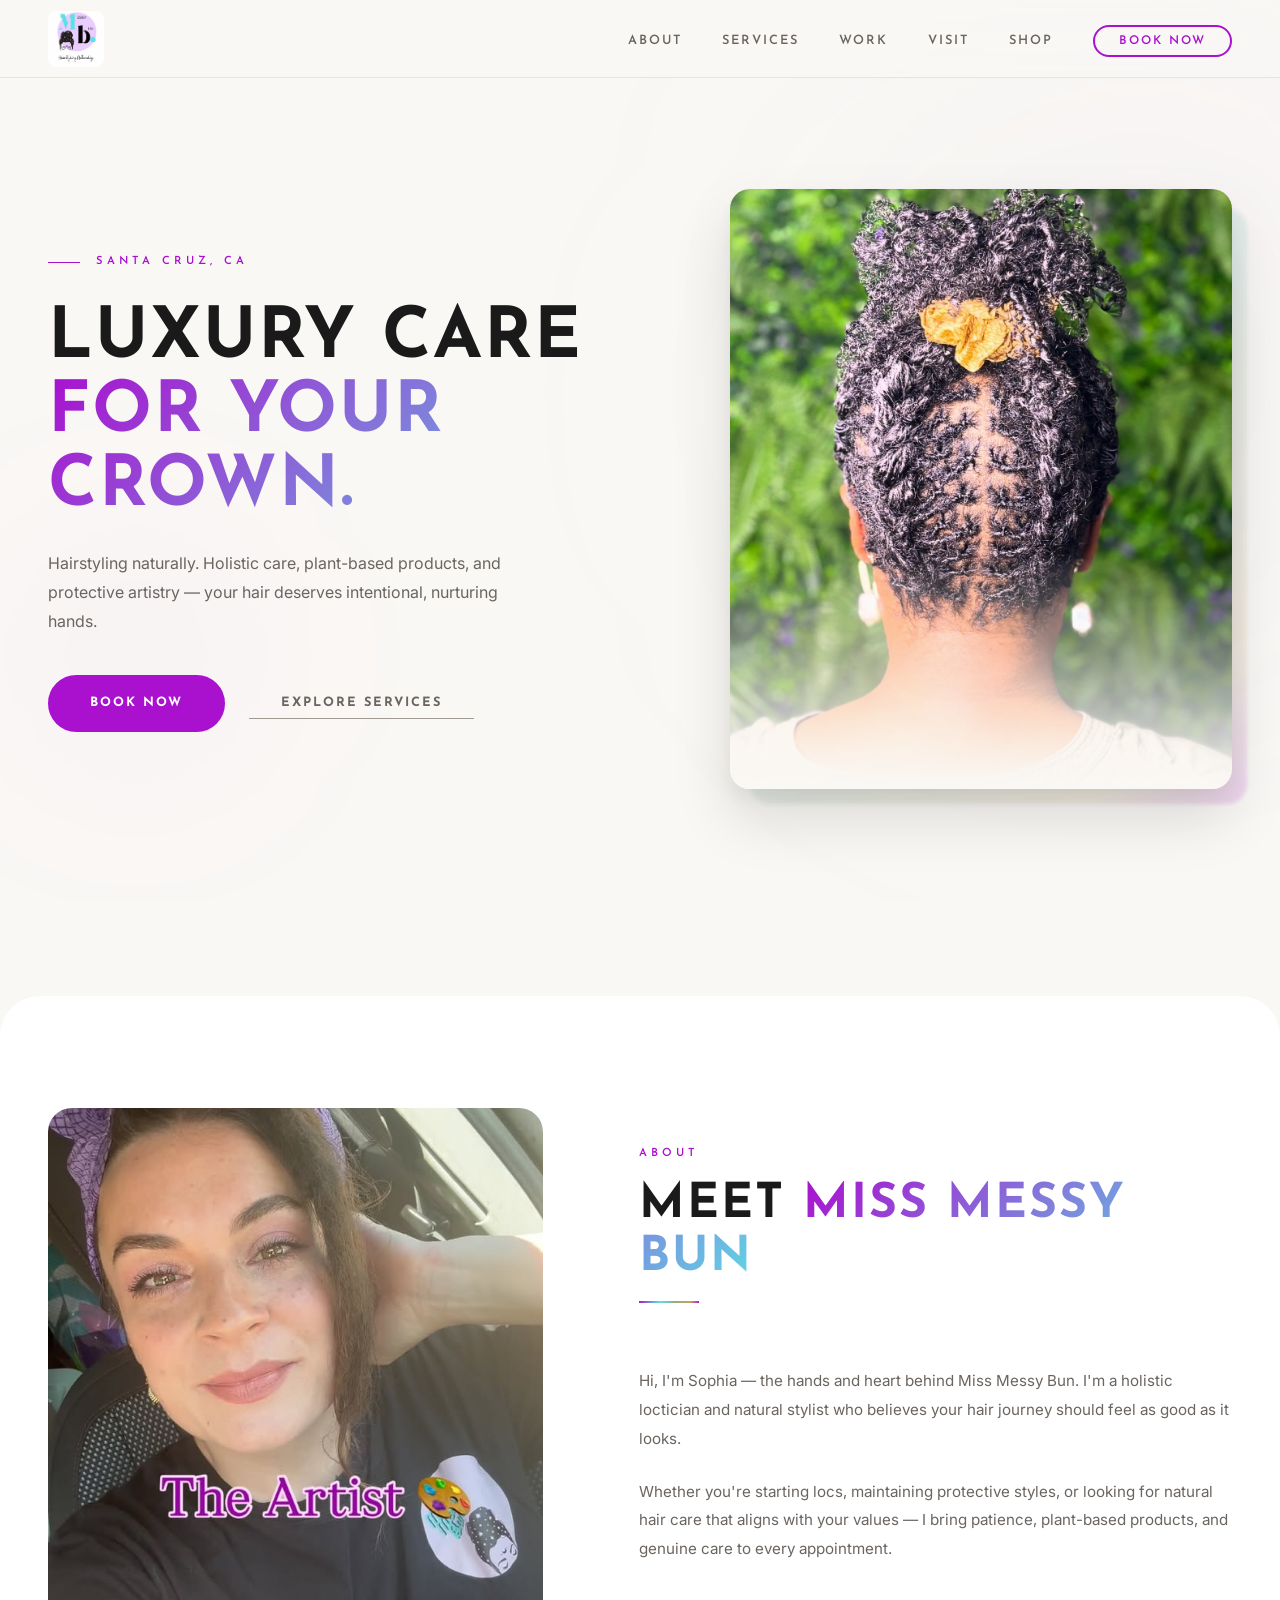
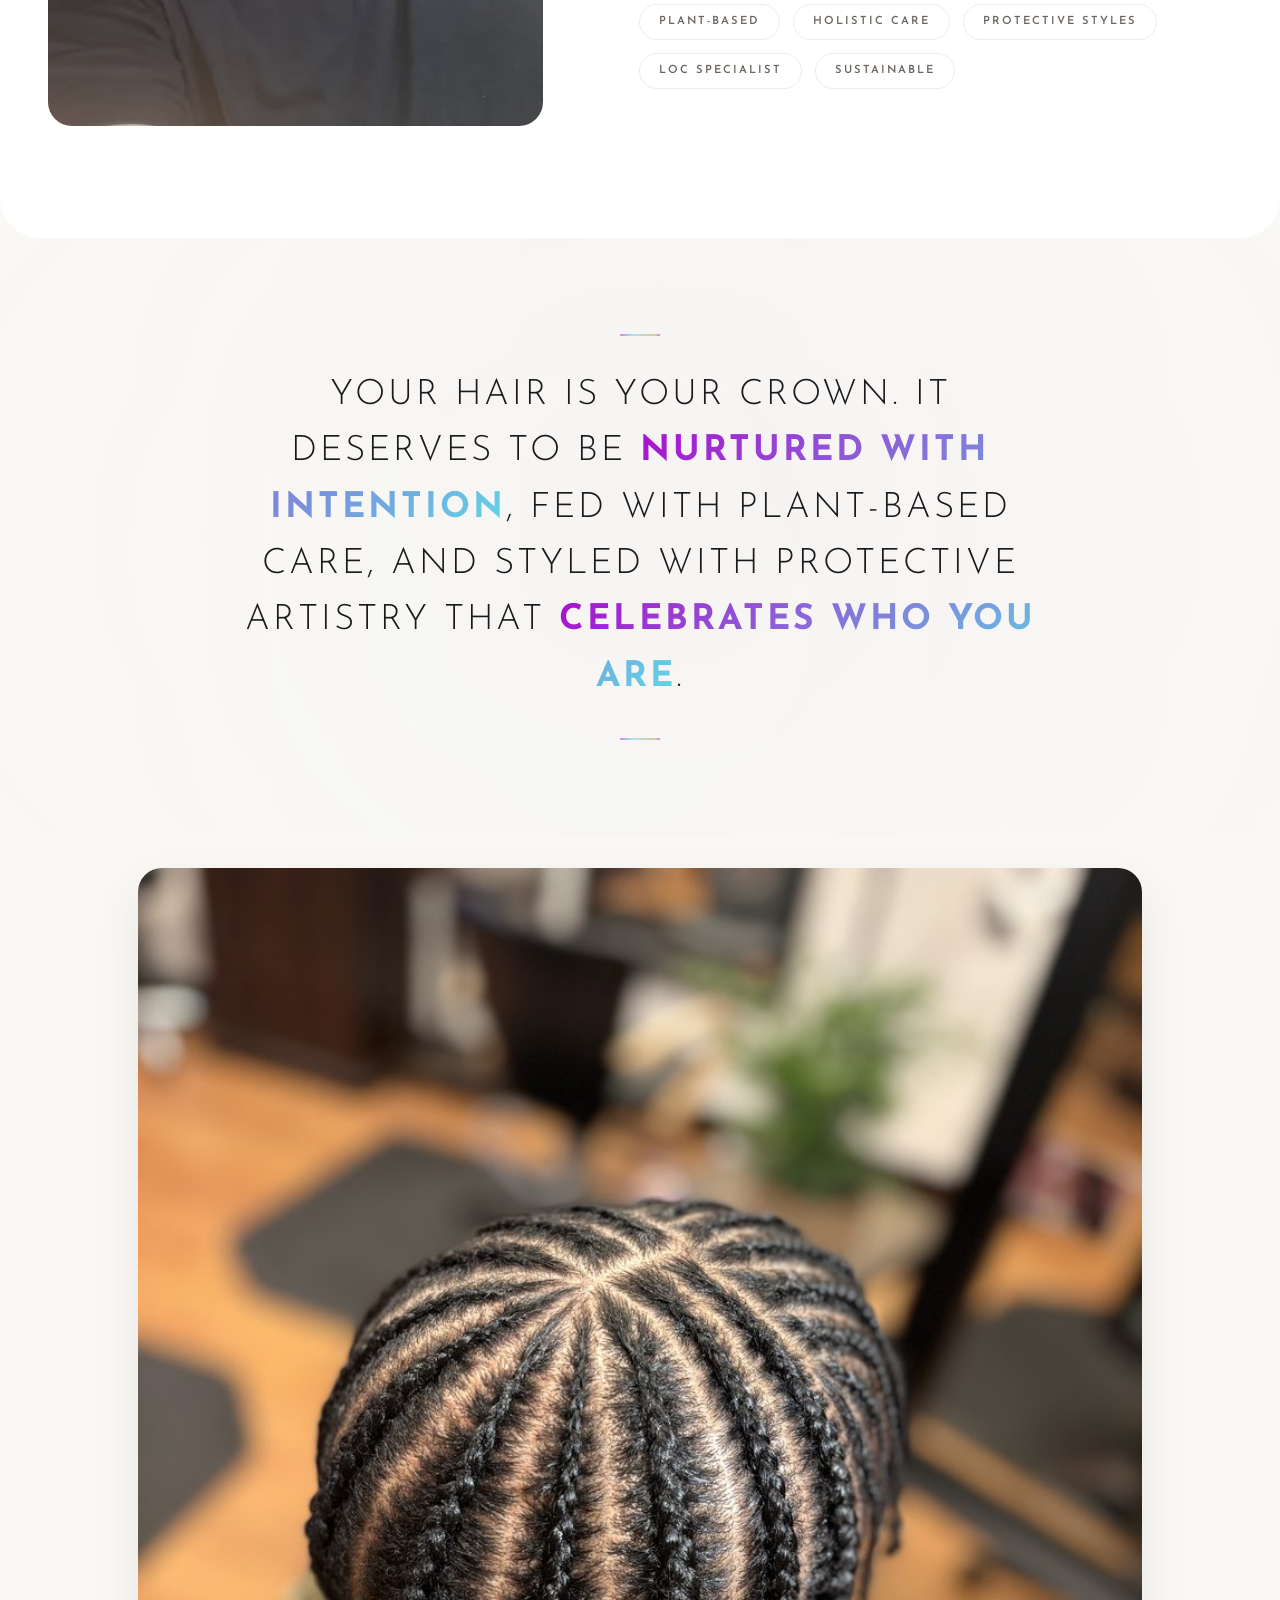
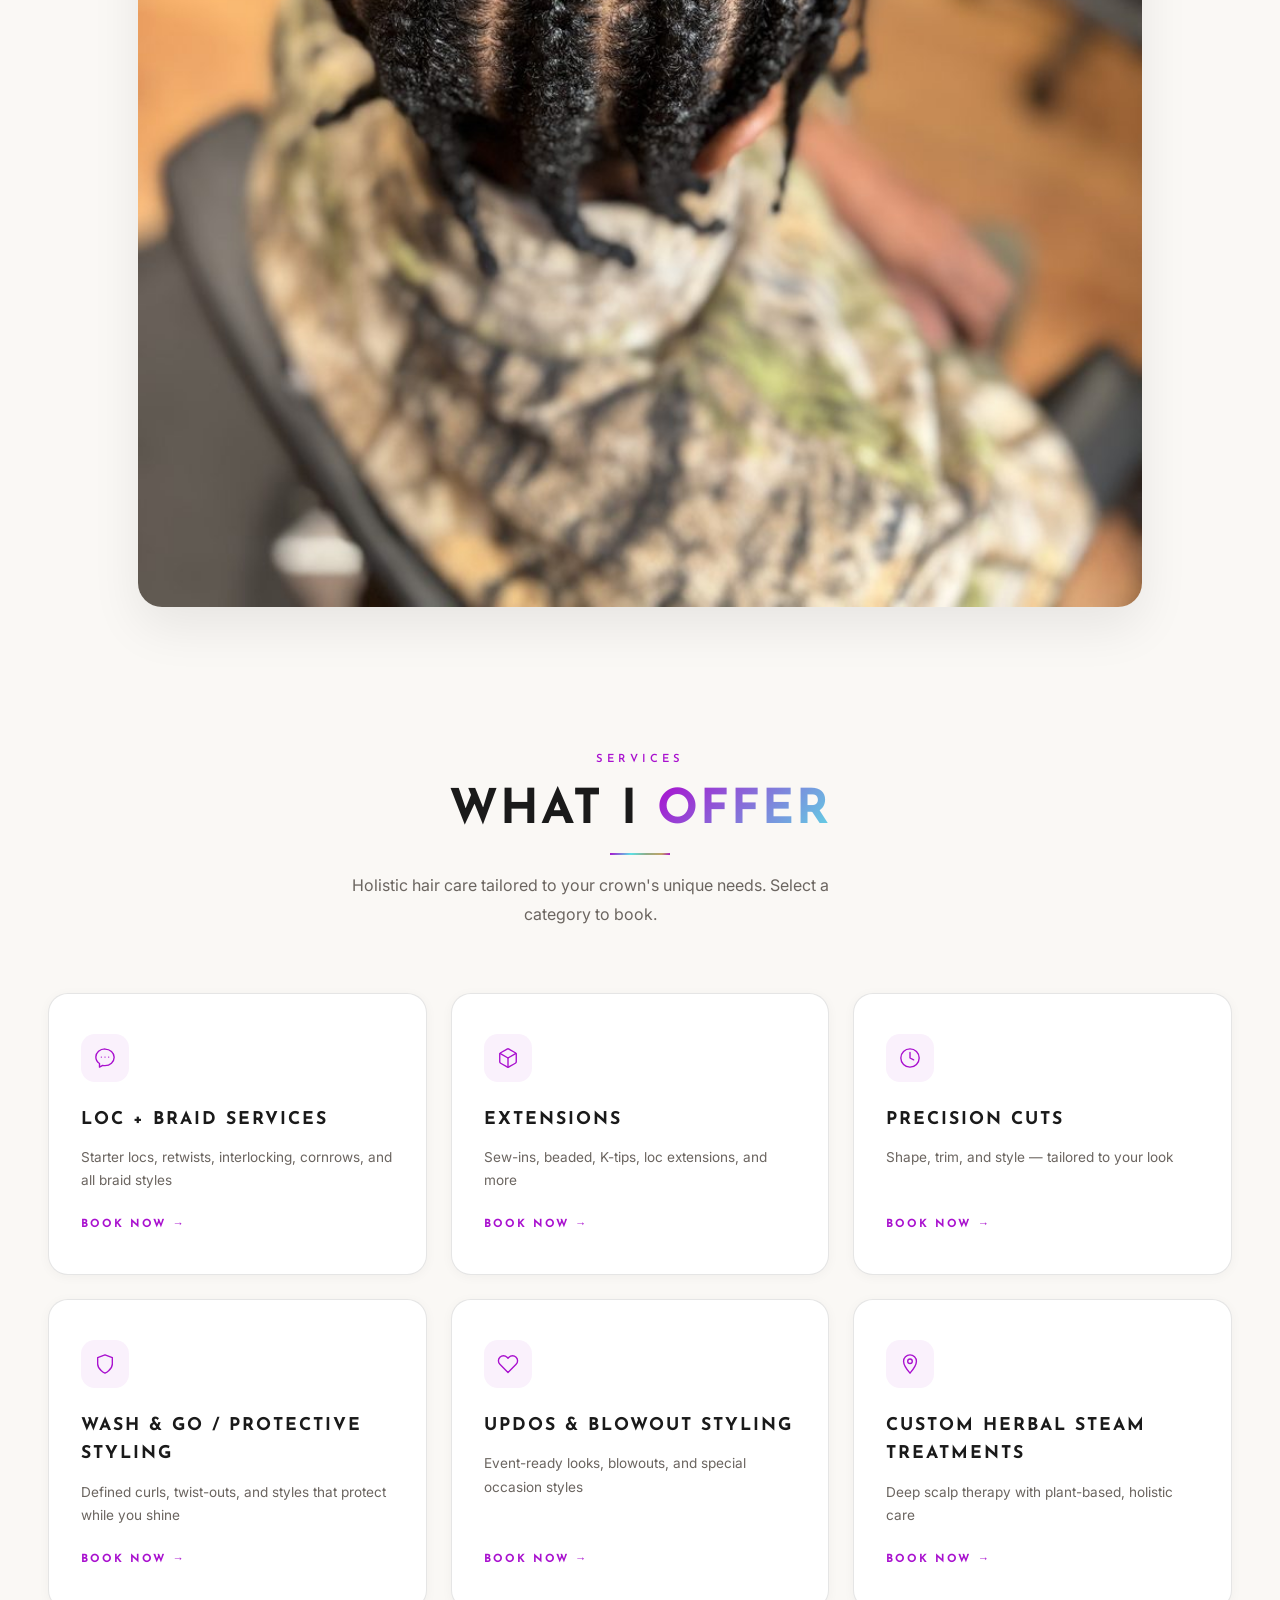
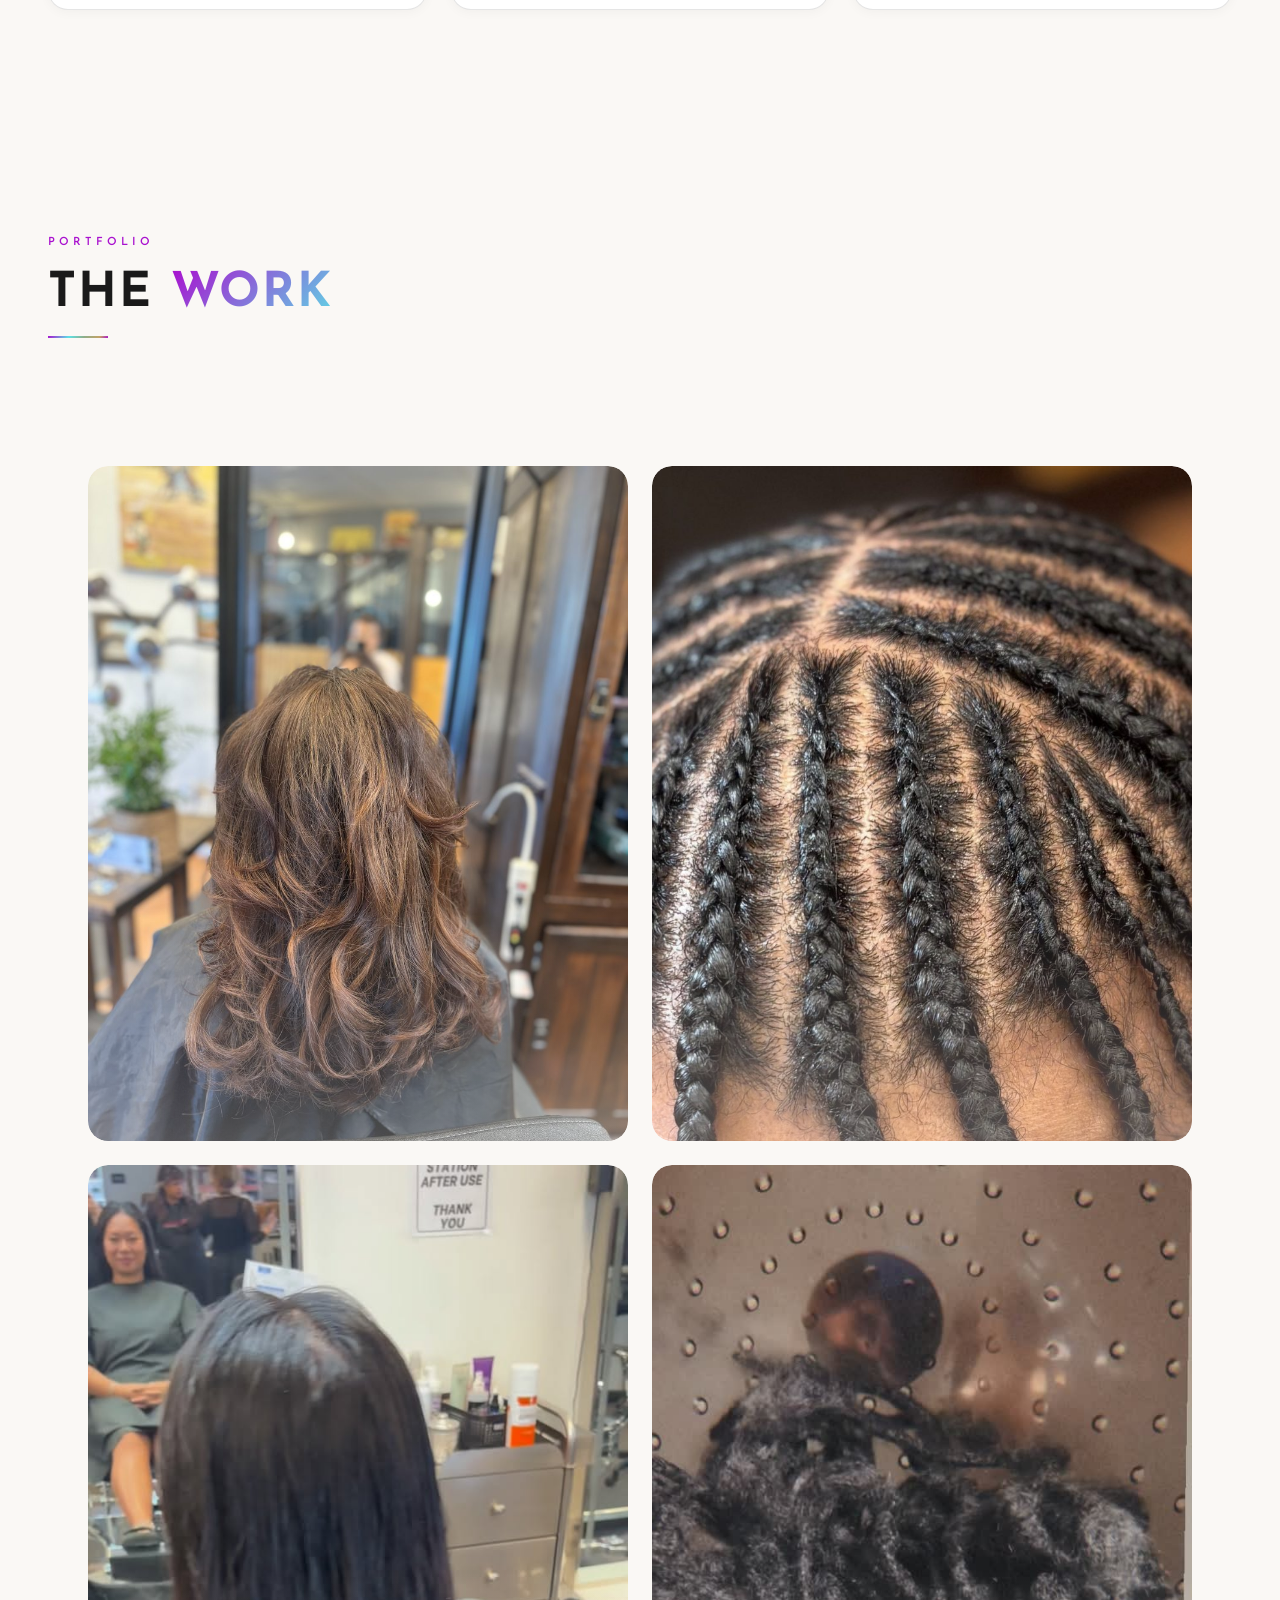
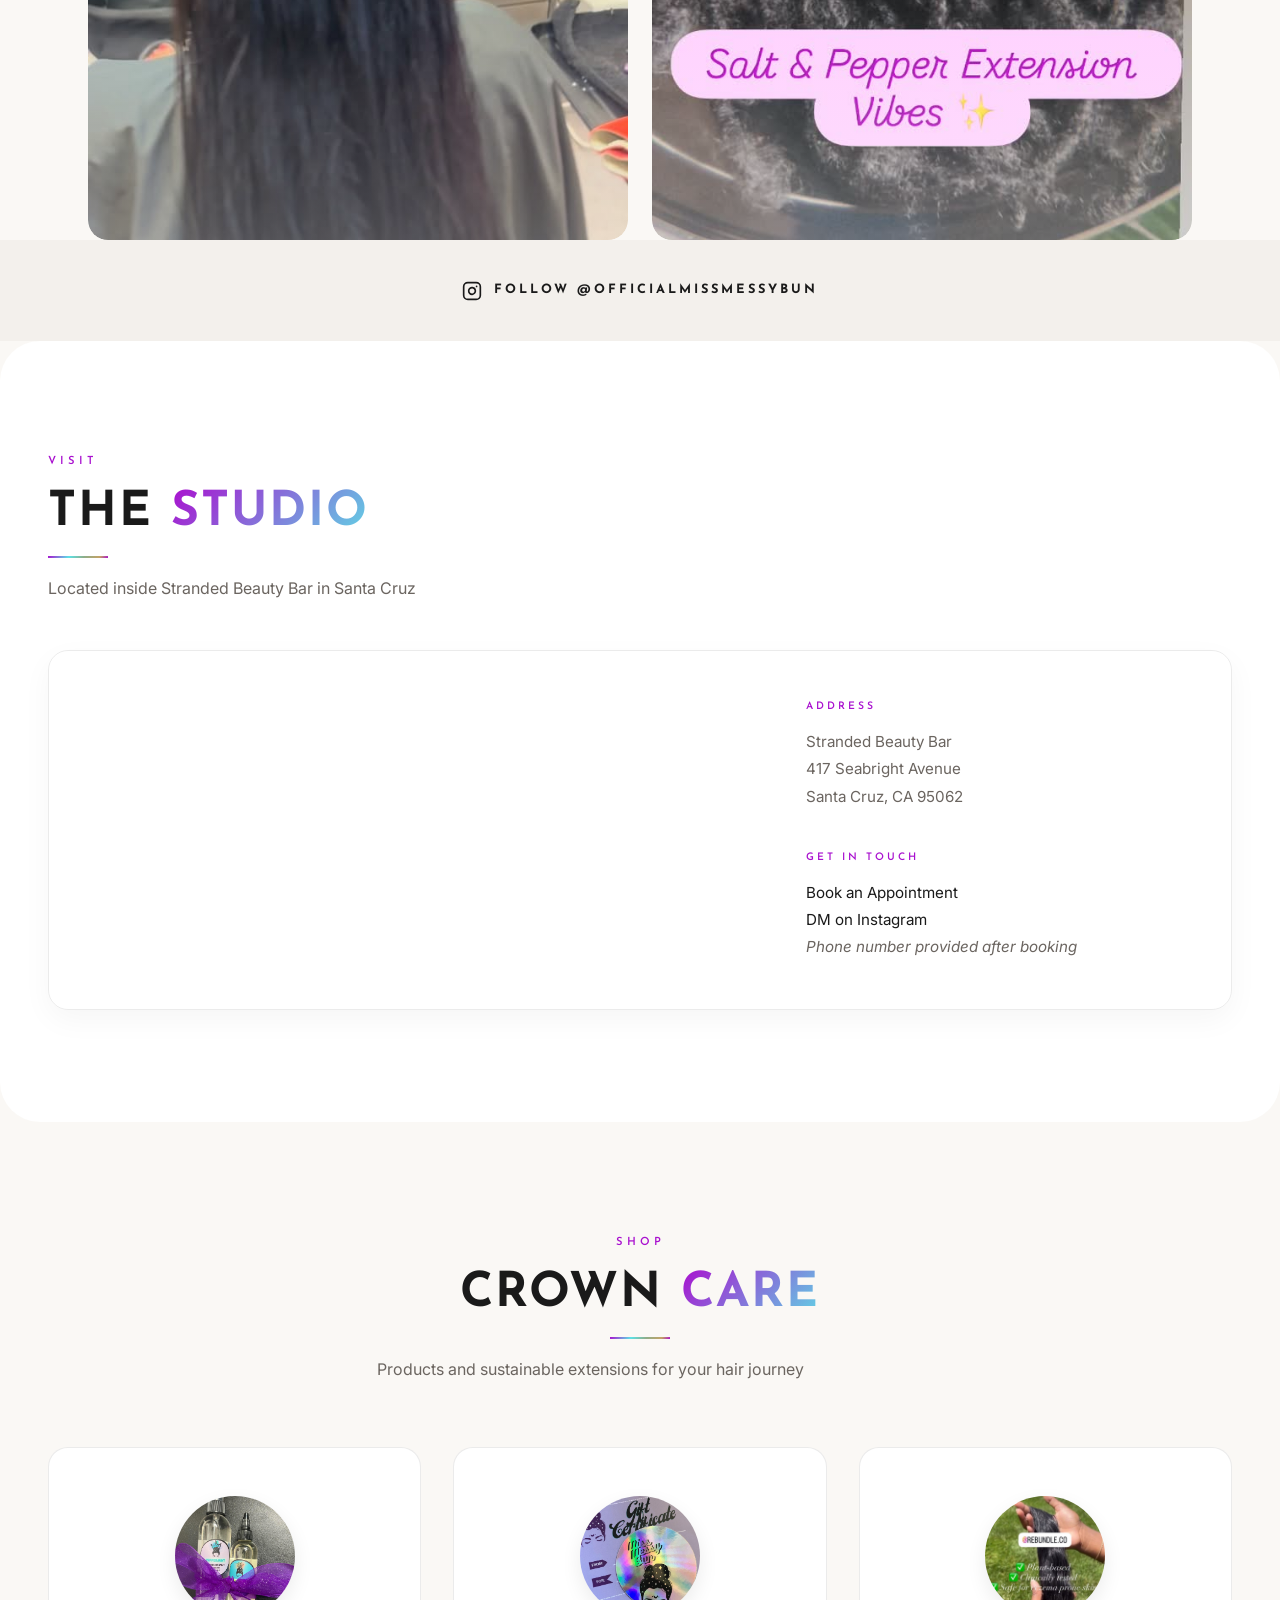
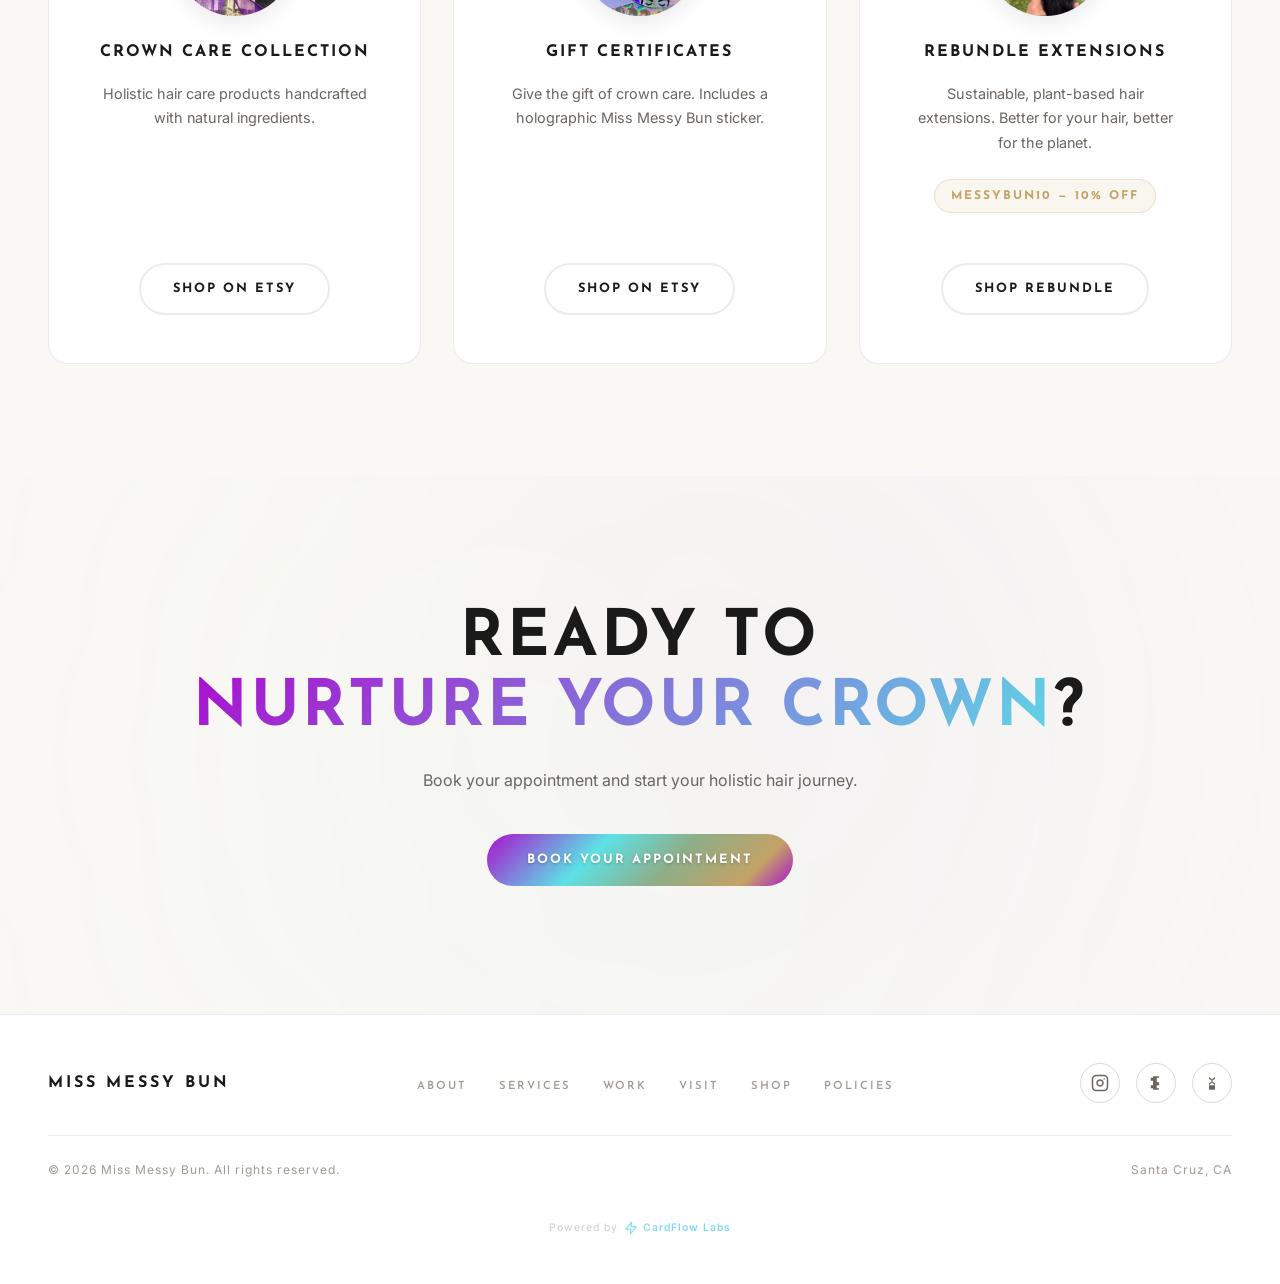
==== commit 9017e16c: "Add studio policies page with footer link Includes appointment policies, service guidelines, product" ====
--- a/index.html
+++ b/index.html
@@ -387,6 +387,7 @@
         <li><a href="#portfolio">Work</a></li>
         <li><a href="#location">Visit</a></li>
         <li><a href="#shop">Shop</a></li>
+        <li><a href="policies.html">Policies</a></li>
       </ul>
       <div class="footer-social">
         <a href="https://instagram.com/officialmissmessybun" target="_blank" rel="noopener" aria-label="Instagram">
--- a/css/style.css
+++ b/css/style.css
@@ -1668,6 +1668,7 @@
   .nav-links.active li:nth-child(4) { transition-delay: 0.2s; }
   .nav-links.active li:nth-child(5) { transition-delay: 0.25s; }
   .nav-links.active li:nth-child(6) { transition-delay: 0.3s; }
+  .nav-links.active li:nth-child(7) { transition-delay: 0.35s; }
 
   .nav-links a {
     font-size: 1.4rem;
@@ -2096,6 +2097,134 @@
 }
 
 /* ============================
+   POLICIES PAGE
+   ============================ */
+
+.policy-hero {
+  padding: calc(var(--nav-height) + 4rem) 3rem 3rem;
+  text-align: center;
+}
+
+.policy-hero h1 {
+  margin: 0;
+}
+
+.policy-content {
+  max-width: 780px;
+  margin: 0 auto;
+  padding: 0 3rem 7rem;
+}
+
+.policy-section {
+  margin-bottom: 4rem;
+}
+
+.policy-heading {
+  font-family: var(--font-display);
+  font-size: clamp(1.3rem, 3vw, 1.6rem);
+  font-weight: 700;
+  text-transform: uppercase;
+  letter-spacing: 2px;
+  color: var(--text);
+  padding-bottom: 0.75rem;
+  margin-bottom: 2rem;
+  border-bottom: 2px solid transparent;
+  border-image: var(--gradient-holo) 1;
+}
+
+.policy-block {
+  margin-bottom: 2rem;
+}
+
+.policy-block h3 {
+  font-family: var(--font-display);
+  font-size: 1rem;
+  font-weight: 600;
+  text-transform: uppercase;
+  letter-spacing: 1.5px;
+  color: var(--text);
+  margin-bottom: 0.5rem;
+}
+
+.policy-block p {
+  color: var(--text-muted);
+  line-height: 1.8;
+  margin-bottom: 0.5rem;
+}
+
+.policy-block ul {
+  list-style: none;
+  padding: 0;
+  margin: 0.75rem 0;
+}
+
+.policy-block ul li {
+  color: var(--text-muted);
+  line-height: 1.8;
+  padding-left: 1.25rem;
+  position: relative;
+  margin-bottom: 0.25rem;
+}
+
+.policy-block ul li::before {
+  content: '';
+  position: absolute;
+  left: 0;
+  top: 0.7em;
+  width: 6px;
+  height: 6px;
+  border-radius: 50%;
+  background: var(--purple);
+}
+
+.policy-note {
+  font-style: italic;
+  color: var(--text-dim) !important;
+  font-size: 0.9rem;
+}
+
+.policy-cta {
+  text-align: center;
+  padding: 3rem 0;
+  border-top: 1px solid var(--glass-border);
+}
+
+.policy-cta p {
+  color: var(--text-muted);
+  margin-bottom: 1.5rem;
+}
+
+.policy-cta a:not(.btn) {
+  color: var(--purple);
+  text-decoration: none;
+  font-weight: 500;
+  transition: opacity 0.3s ease;
+}
+
+.policy-cta a:not(.btn):hover {
+  opacity: 0.7;
+}
+
+/* Policies page responsive */
+@media (max-width: 768px) {
+  .policy-hero {
+    padding: calc(var(--nav-height) + 2.5rem) 1.5rem 2rem;
+  }
+
+  .policy-content {
+    padding: 0 1.5rem 4rem;
+  }
+
+  .policy-section {
+    margin-bottom: 3rem;
+  }
+
+  .policy-heading {
+    font-size: 1.2rem;
+  }
+}
+
+/* ============================
    ACCESSIBILITY — Reduced Motion
    ============================ */
 
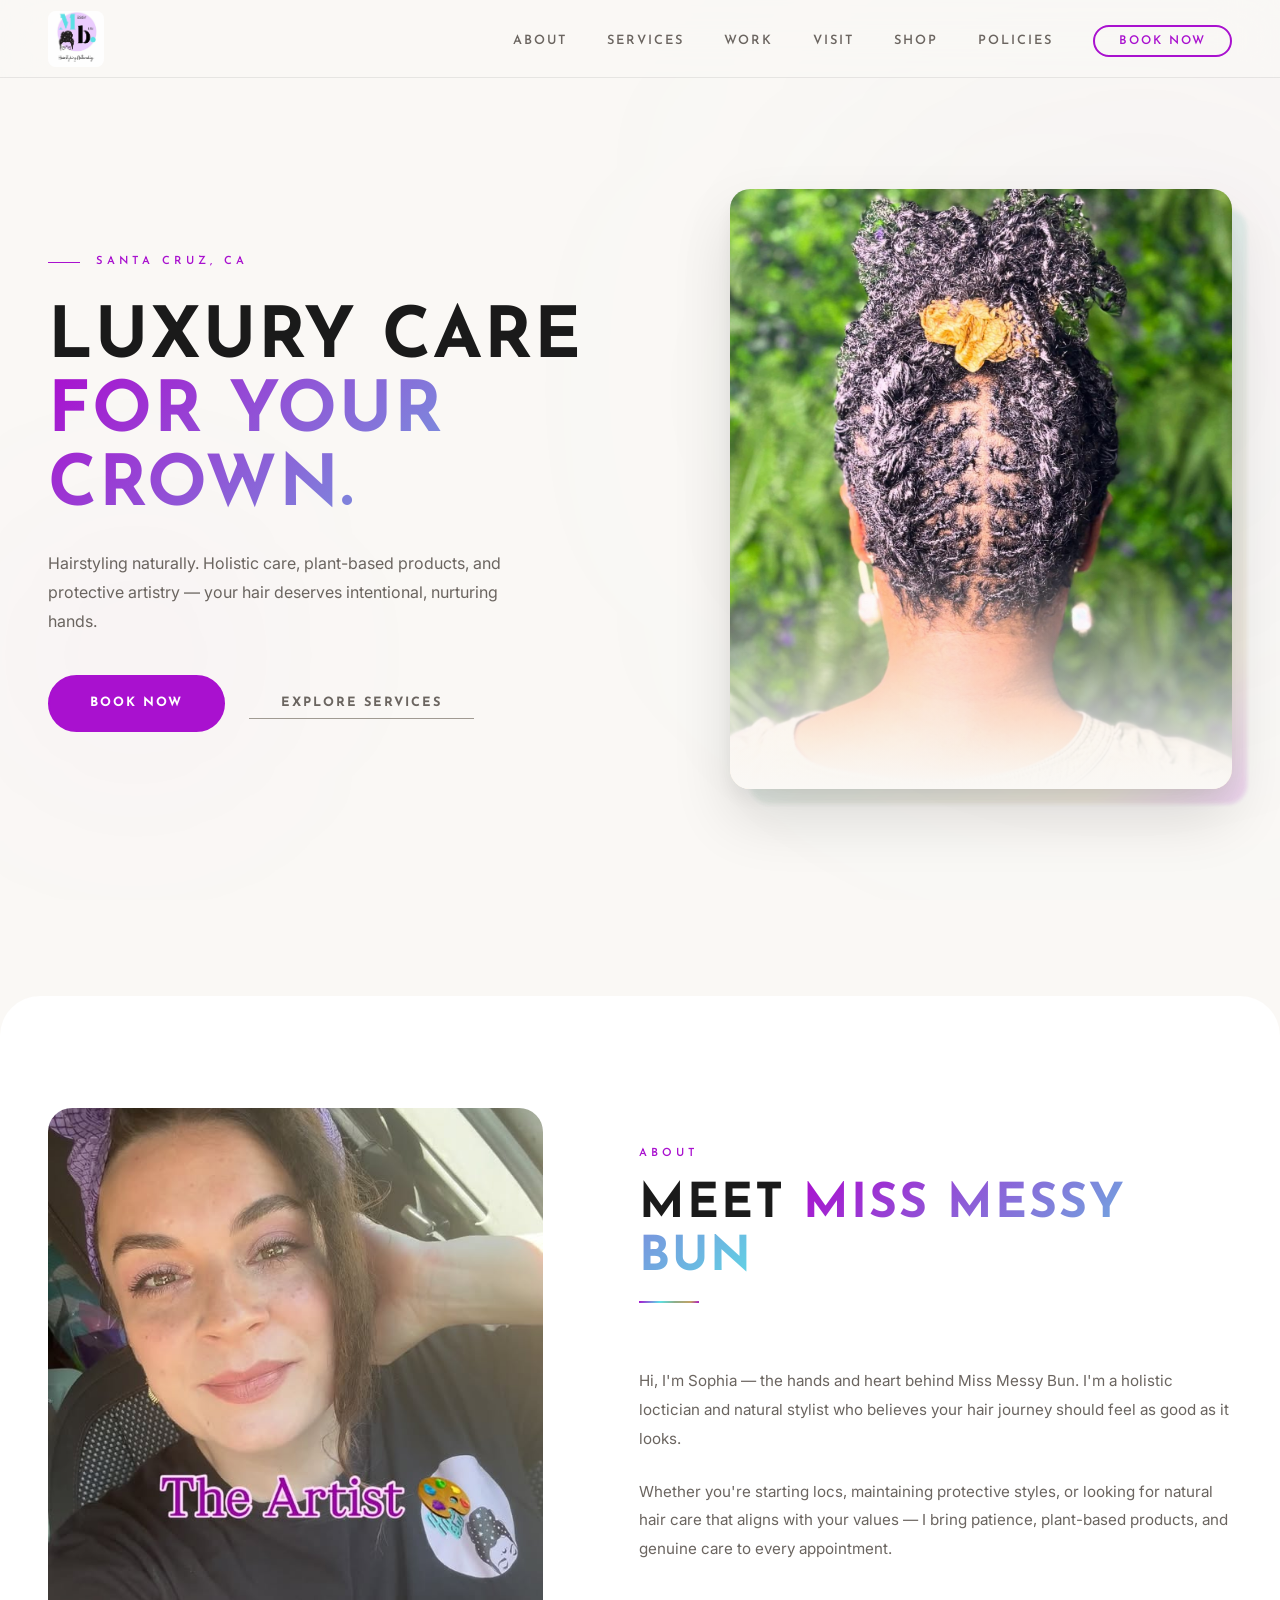
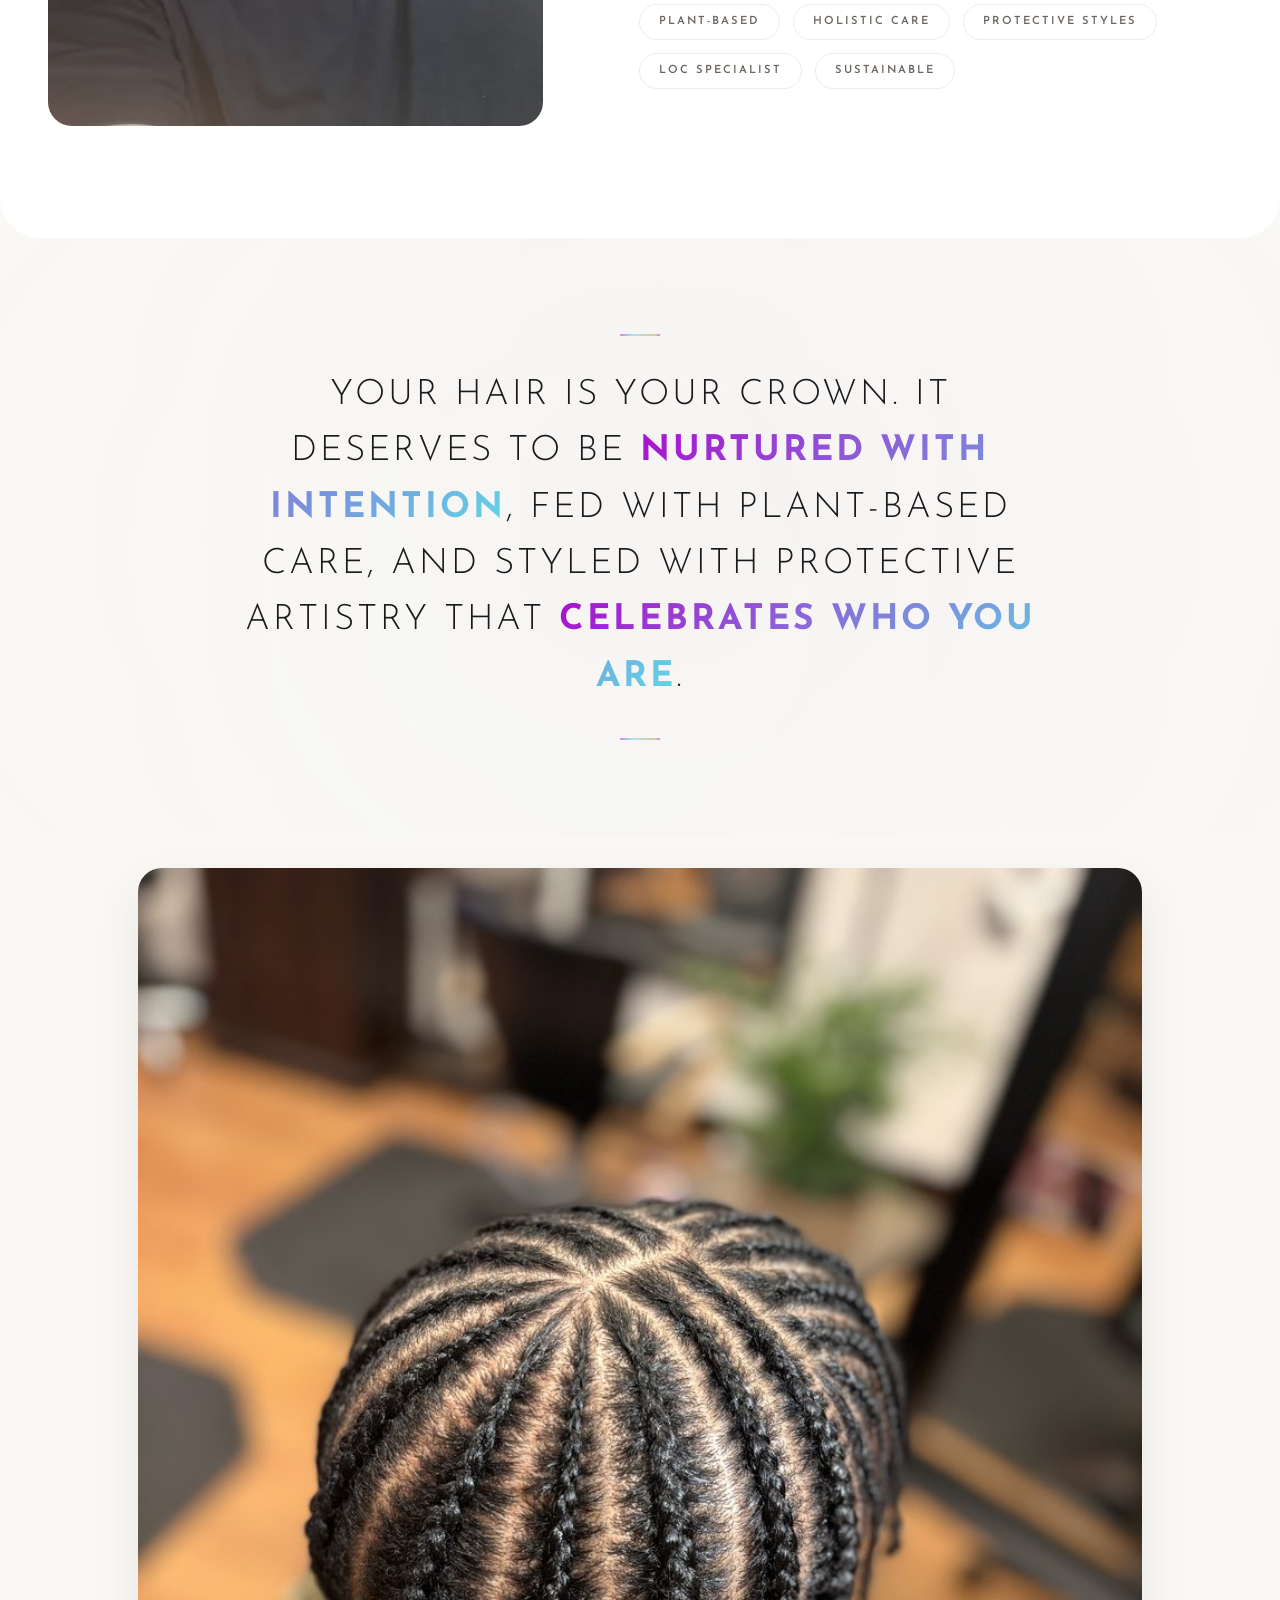
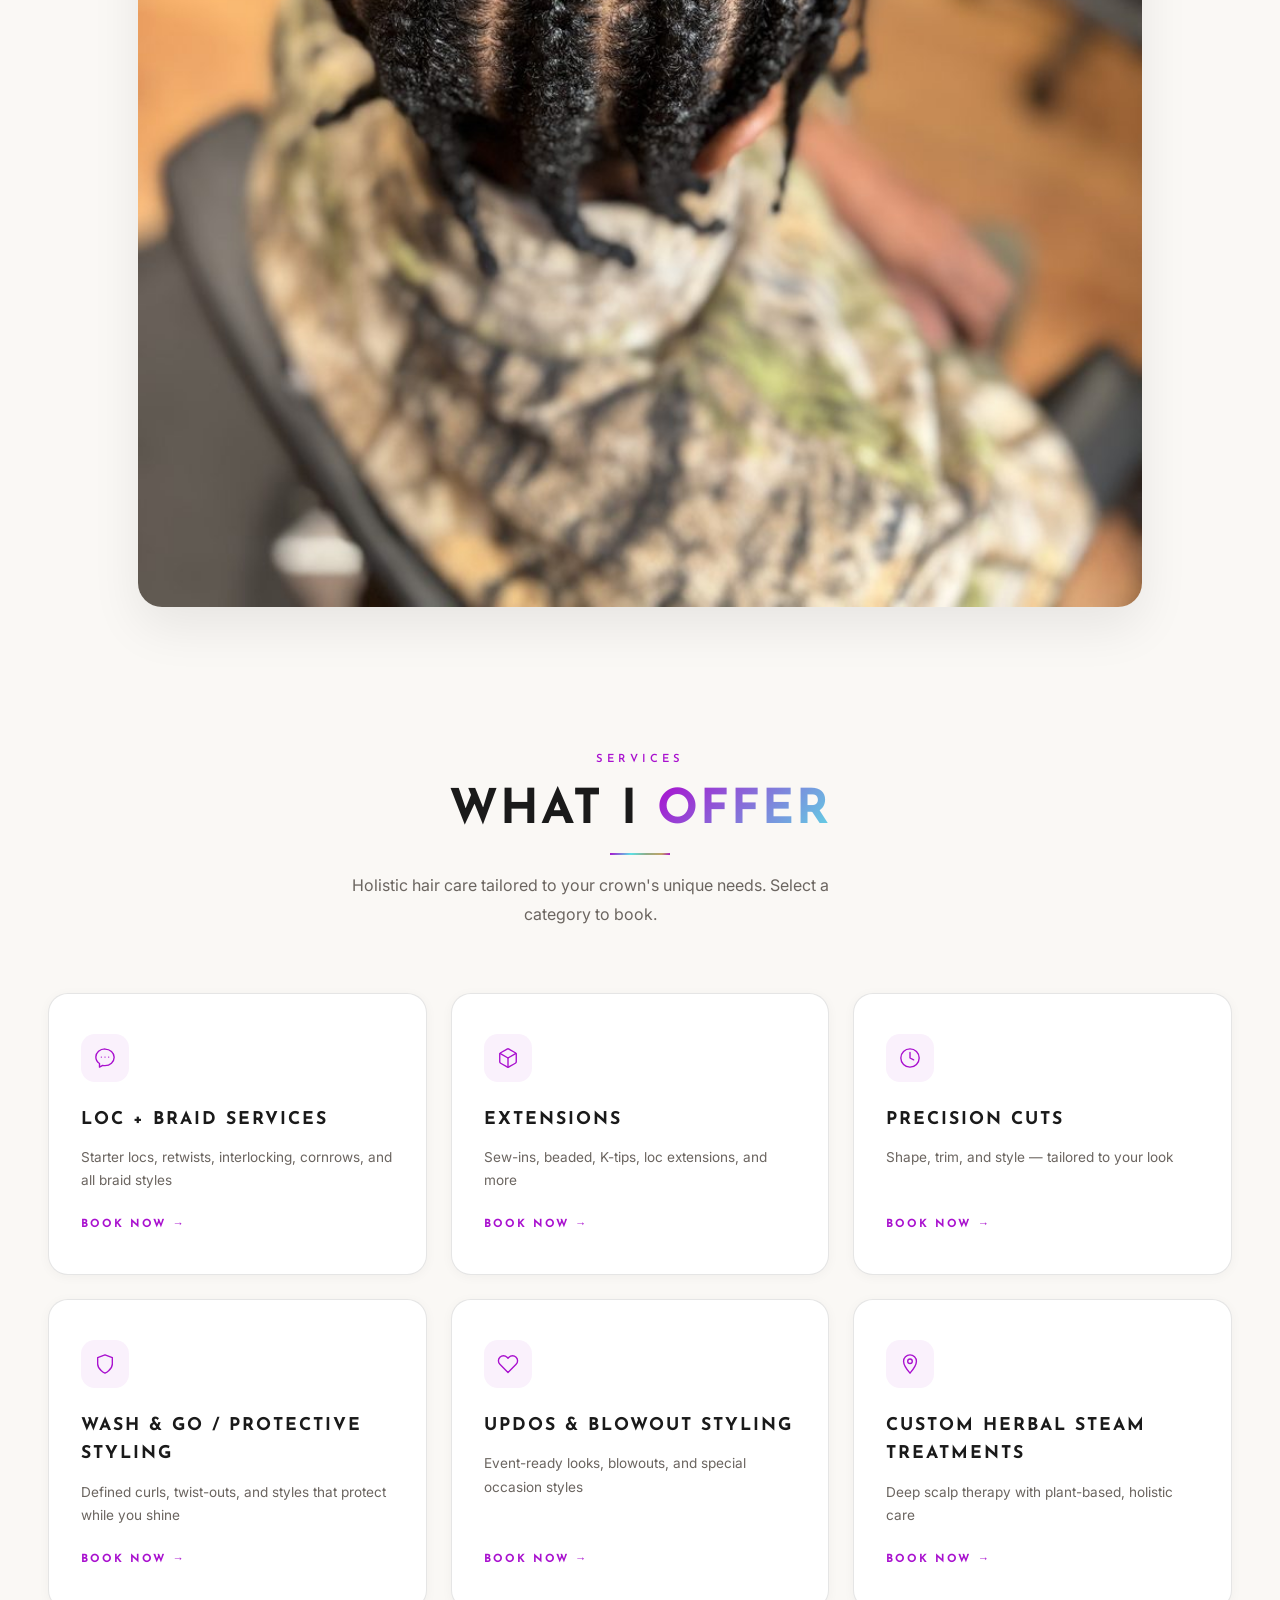
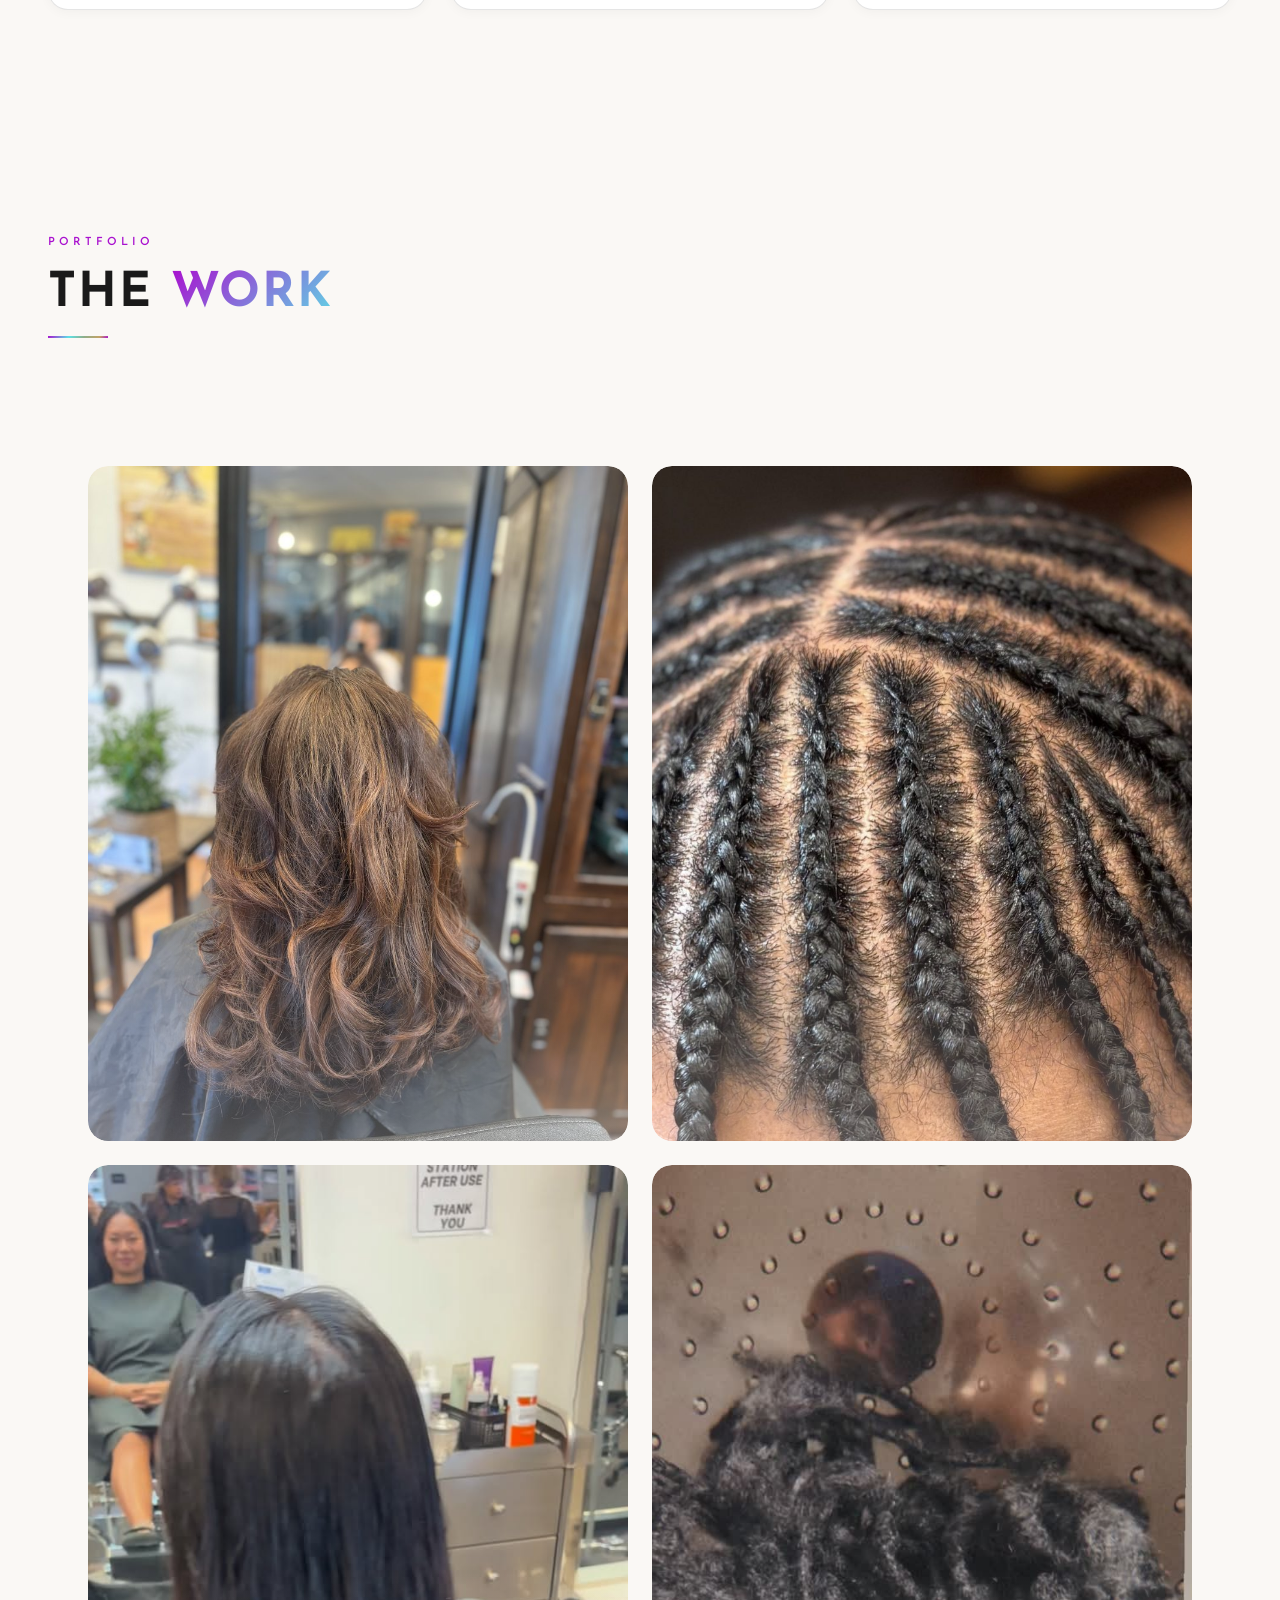
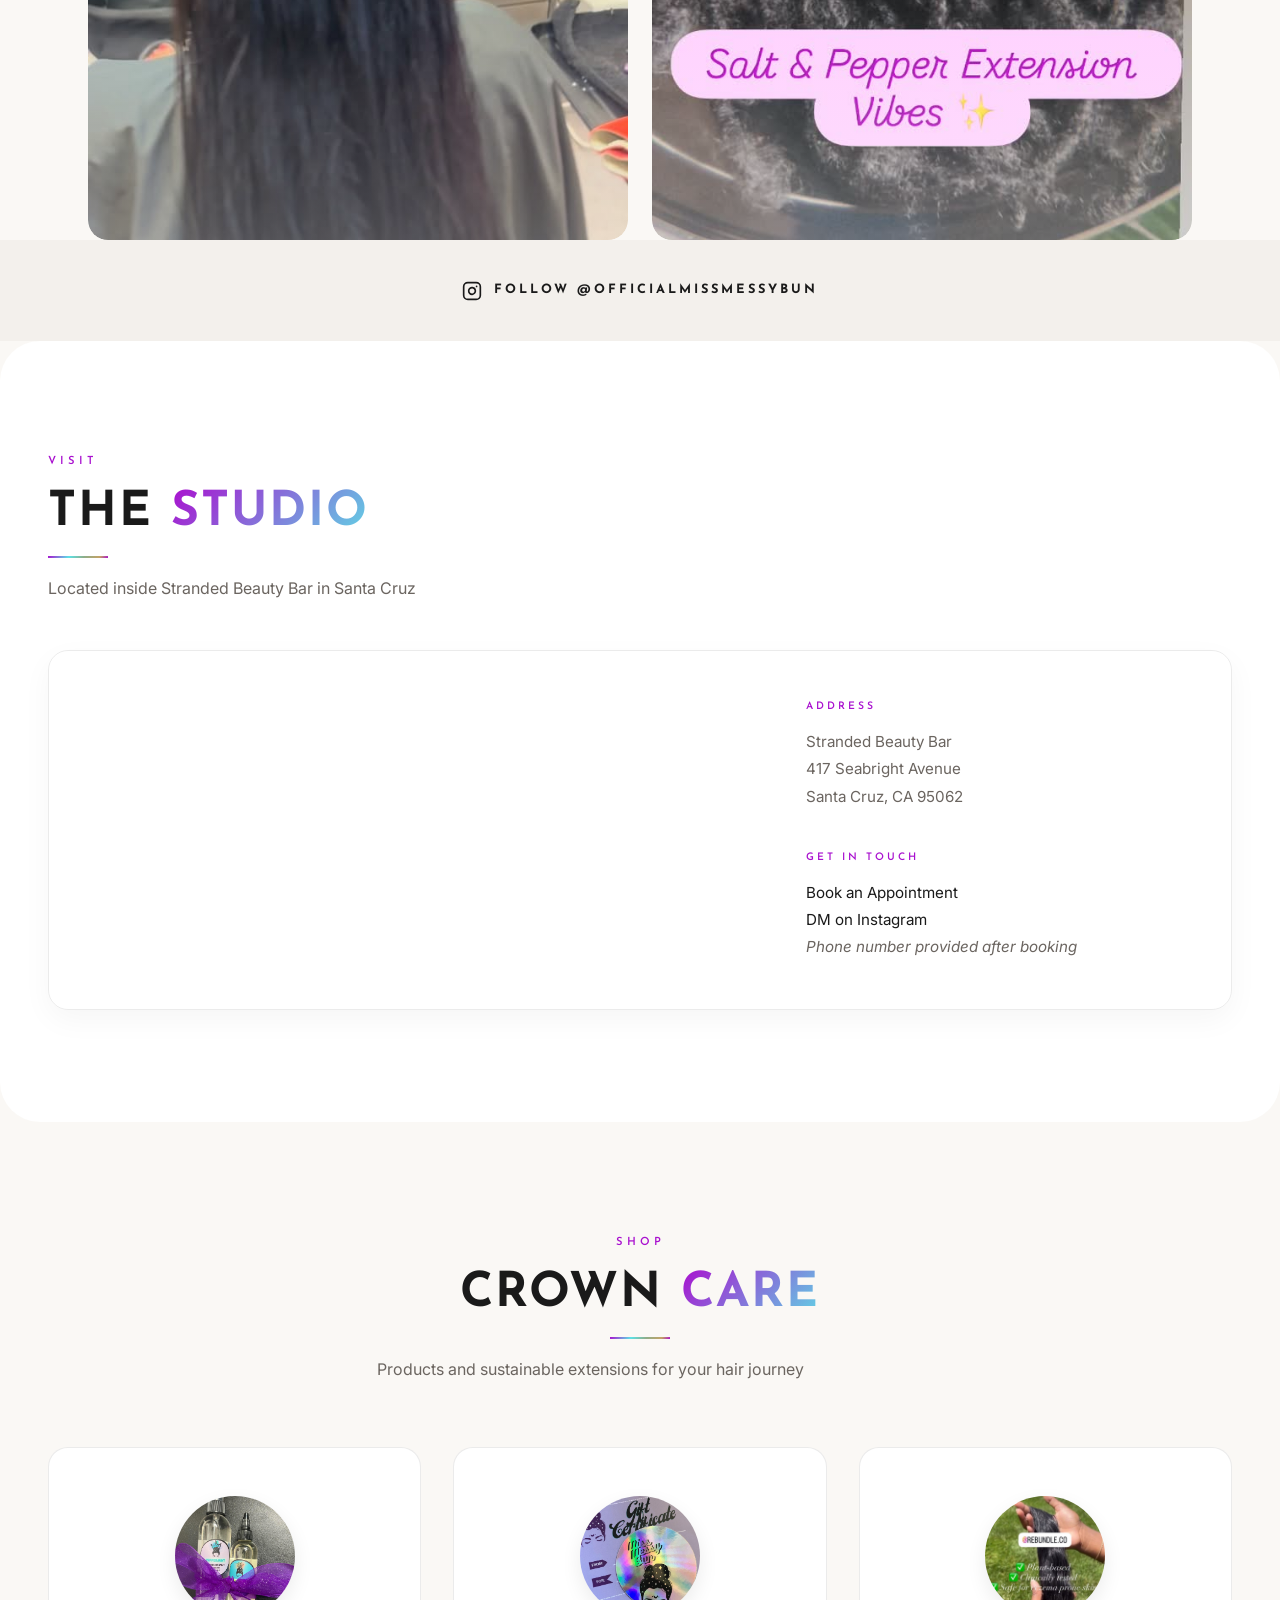
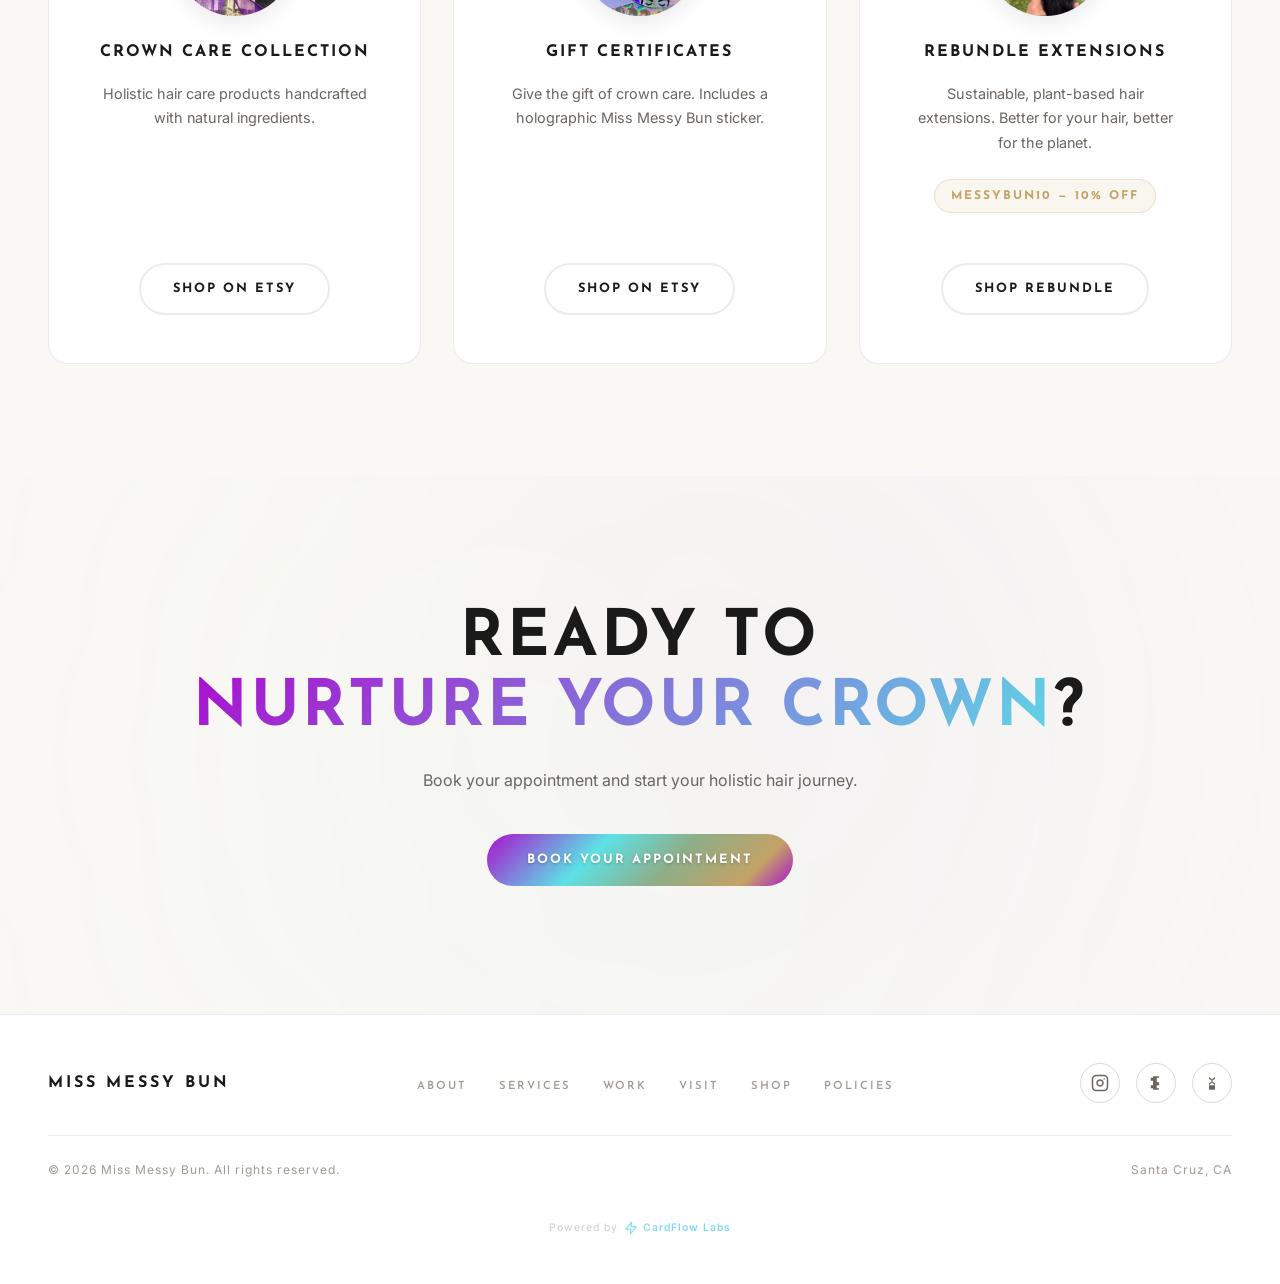
==== commit c0cf7f72: "Add policies link back to main nav bar Co-Authored-By: Claude Opus 4.6 (1M context) <noreply@anthrop" ====
--- a/index.html
+++ b/index.html
@@ -85,6 +85,7 @@
       <li><a href="#portfolio">Work</a></li>
       <li><a href="#location">Visit</a></li>
       <li><a href="#shop">Shop</a></li>
+      <li><a href="policies.html">Policies</a></li>
       <li><a href="https://glambk.com/MissMessyBun" target="_blank" rel="noopener" class="nav-cta">Book Now</a></li>
     </ul>
     <button class="mobile-toggle" aria-label="Toggle menu" aria-expanded="false">
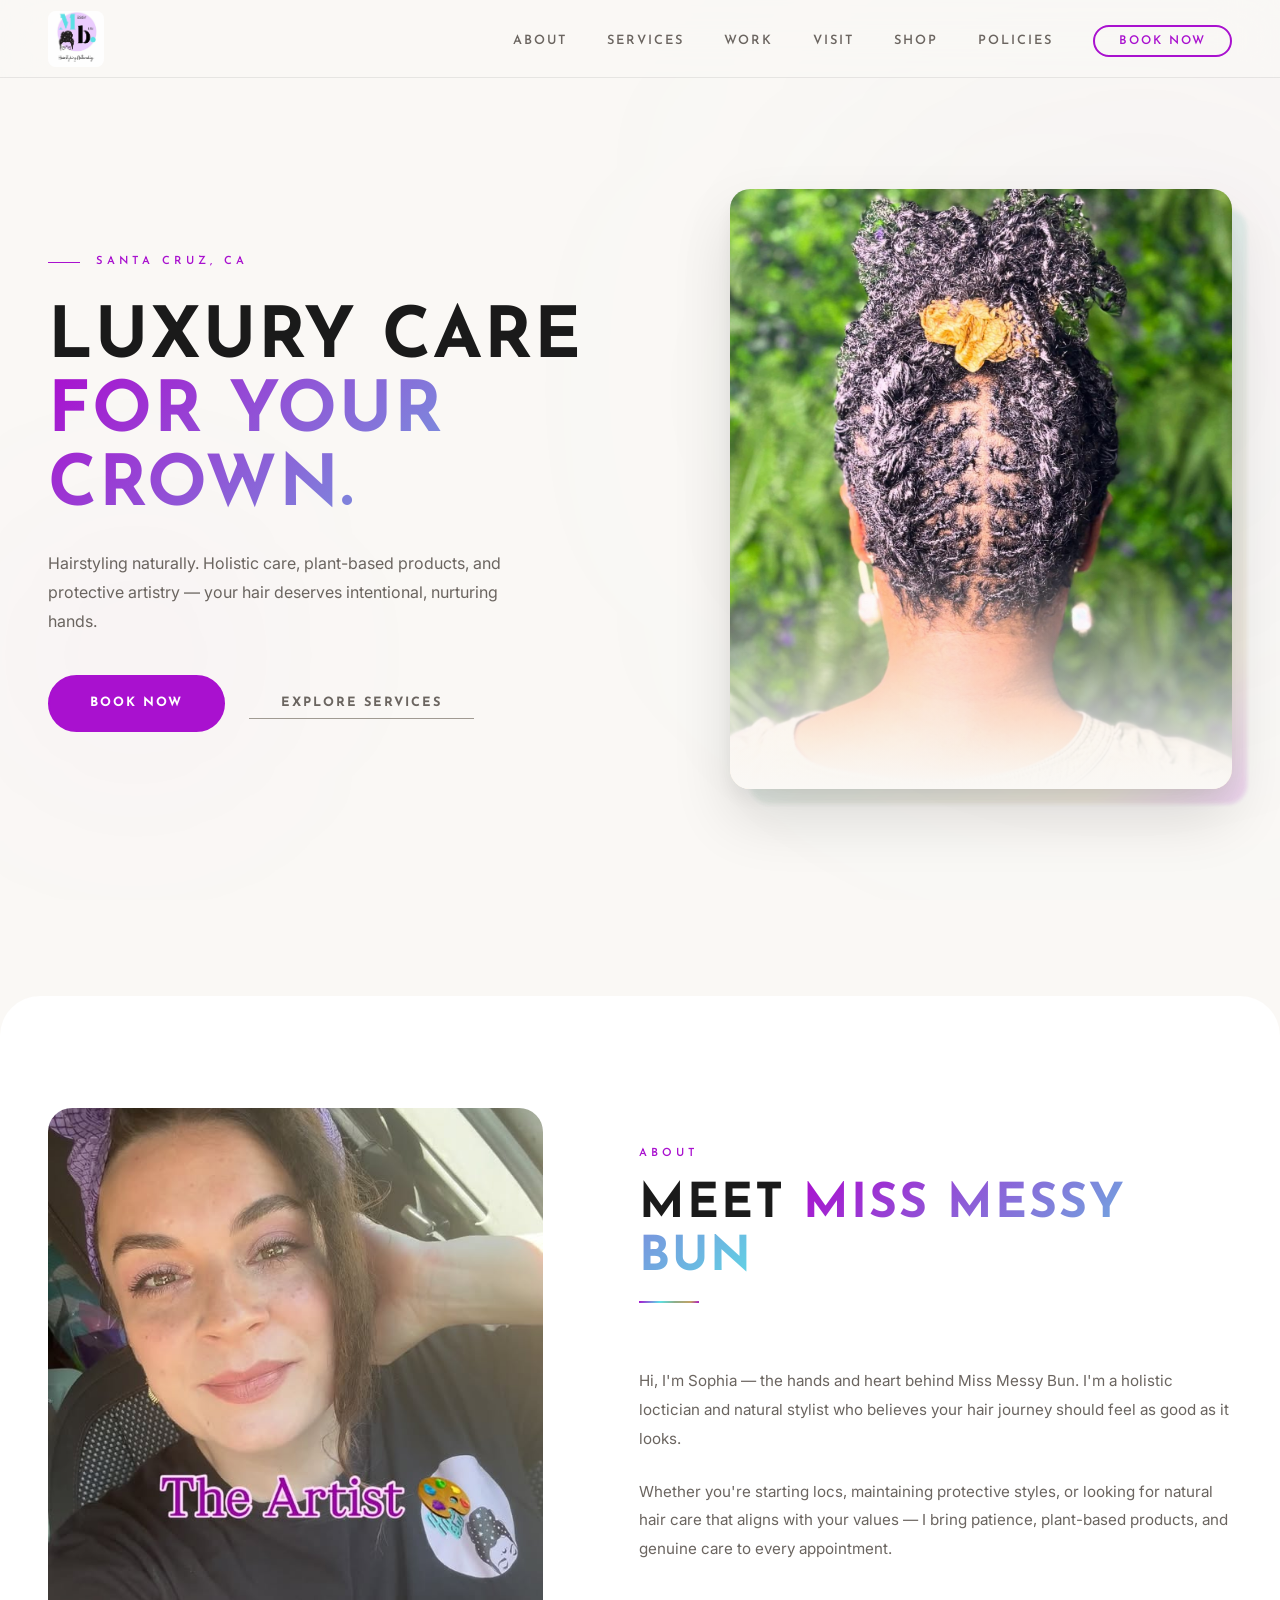
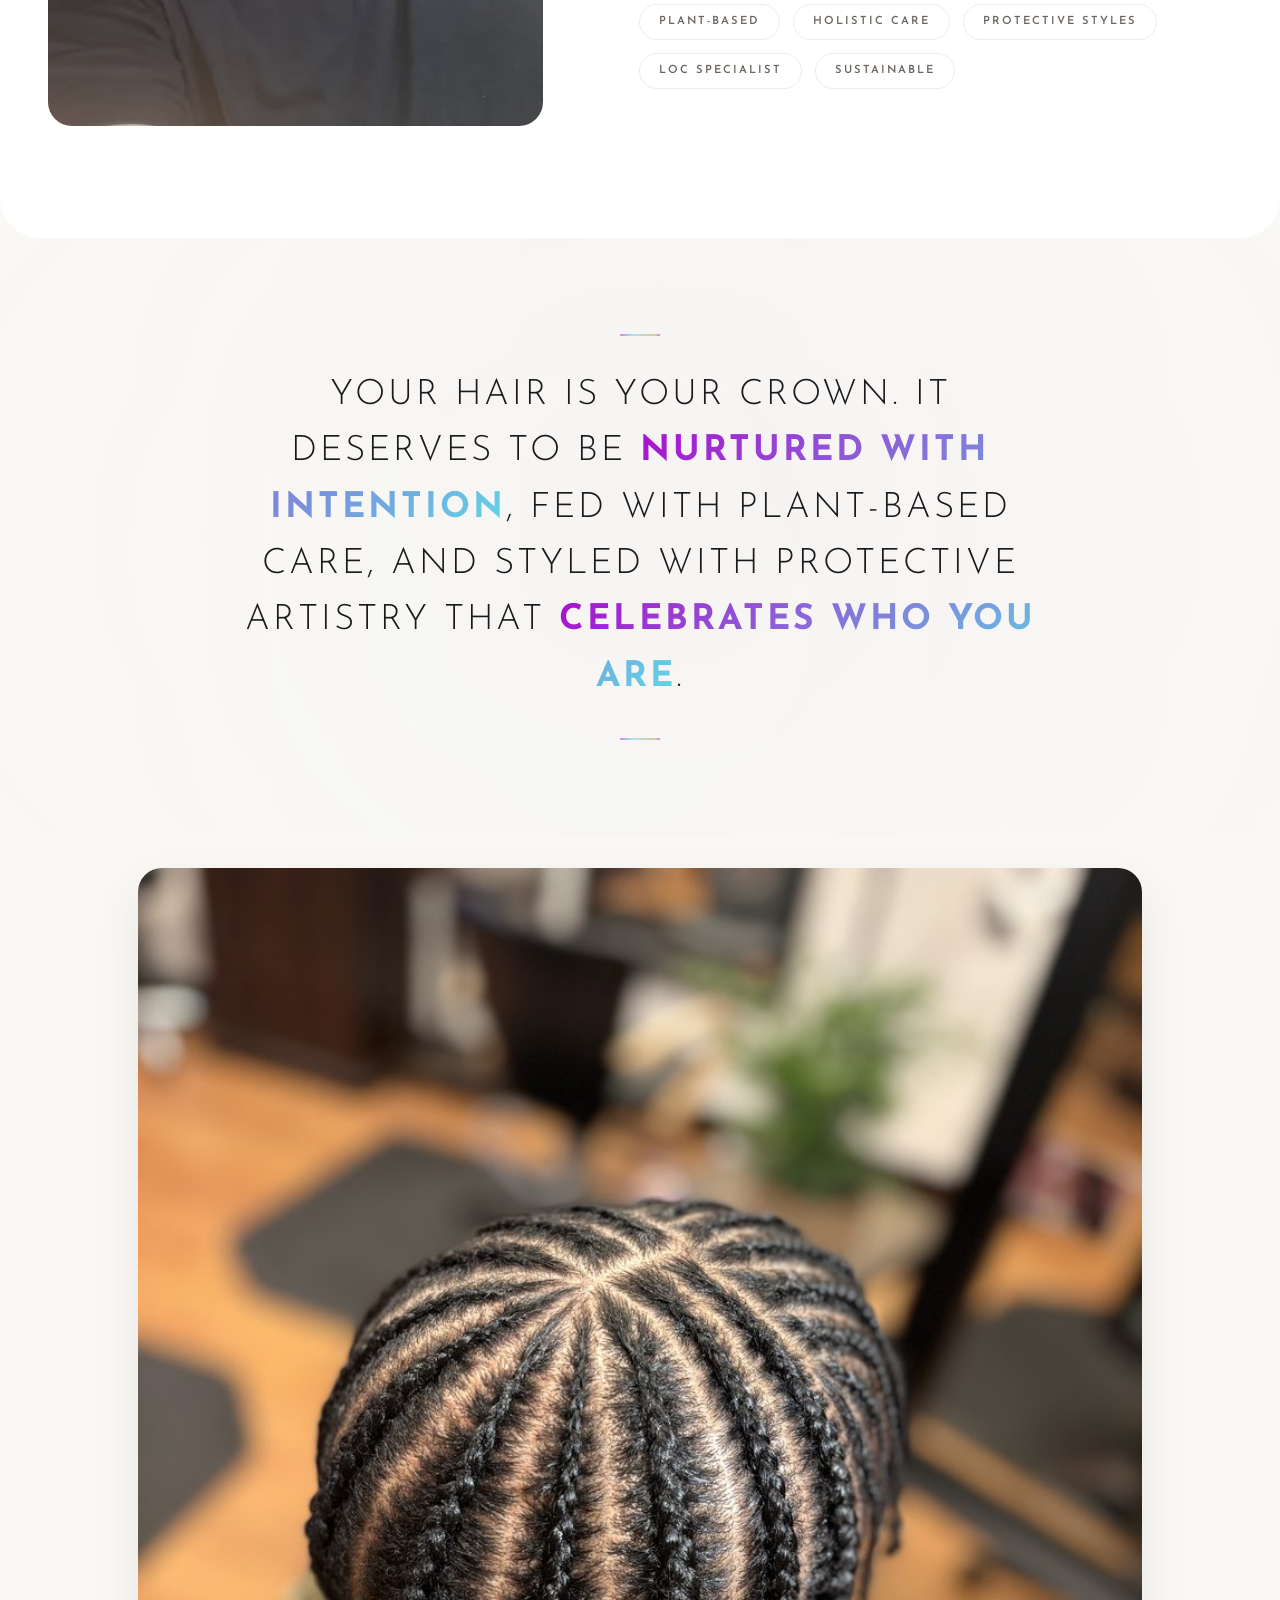
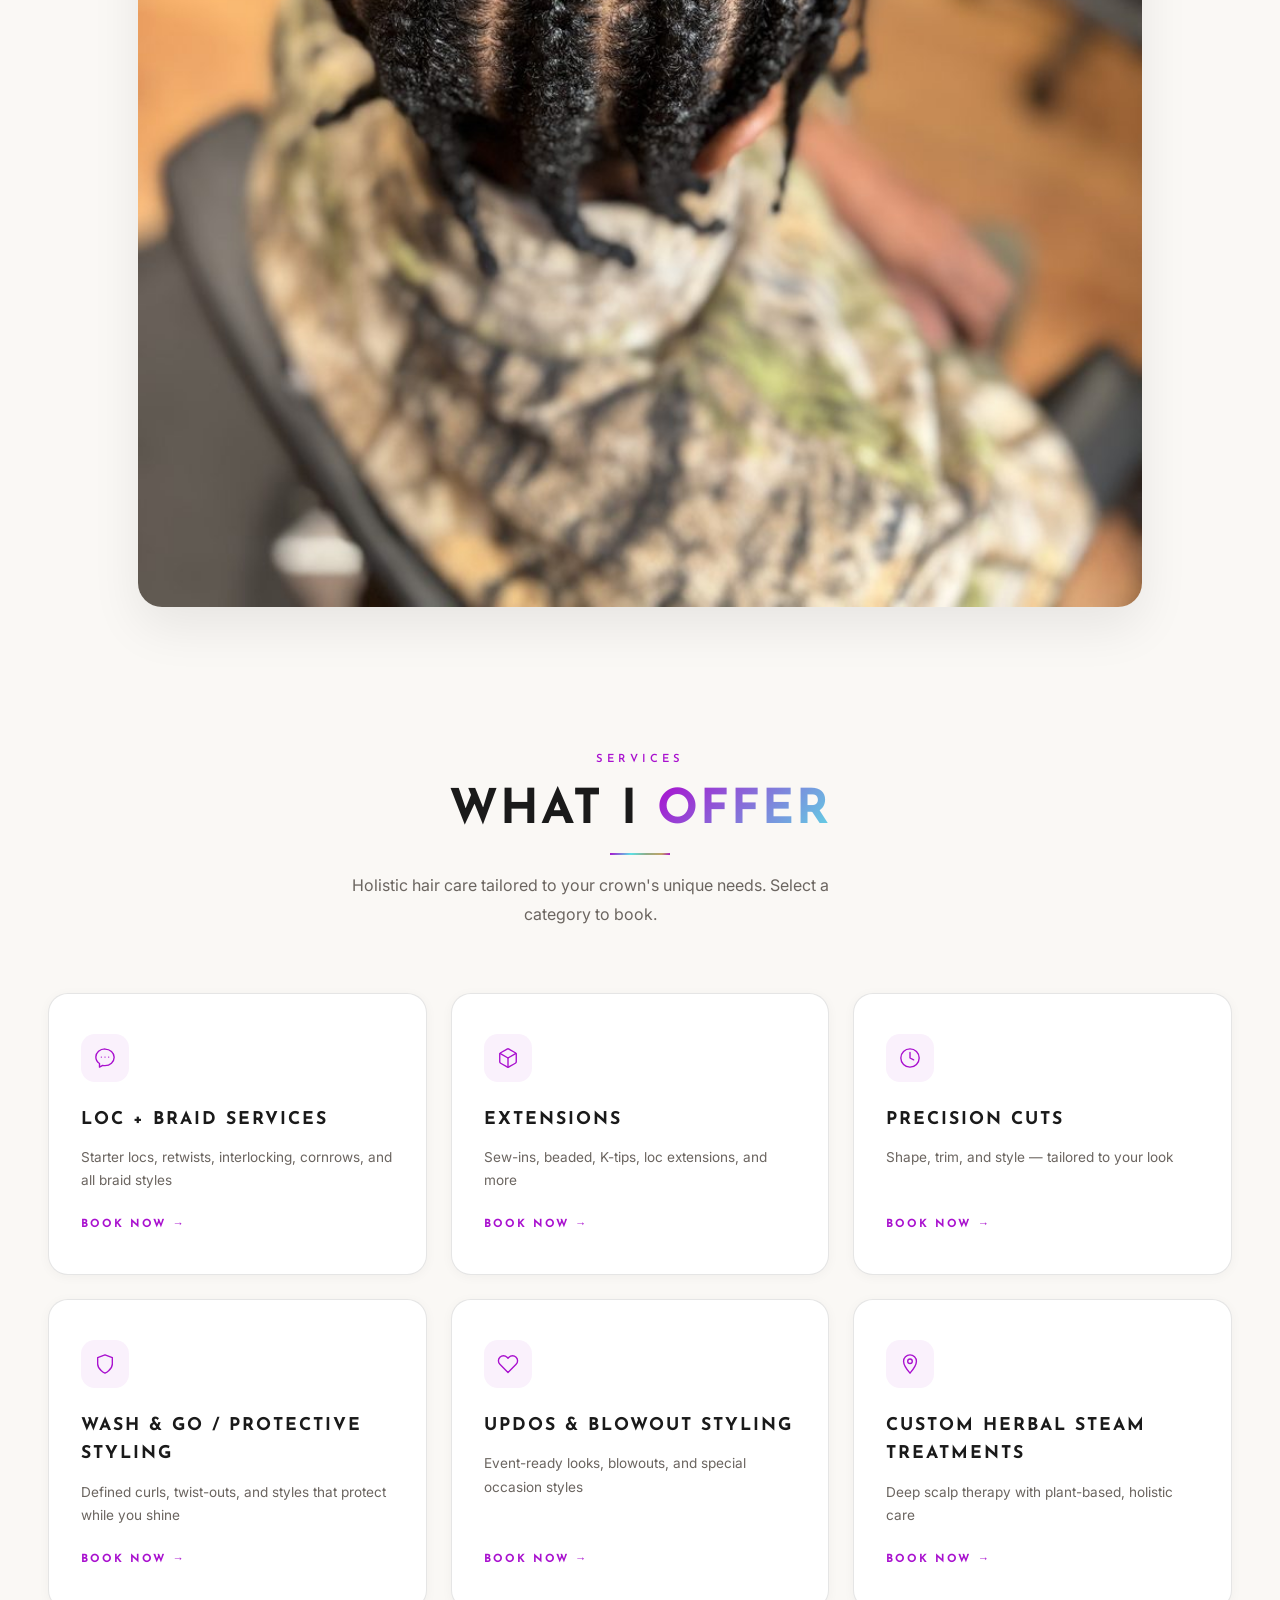
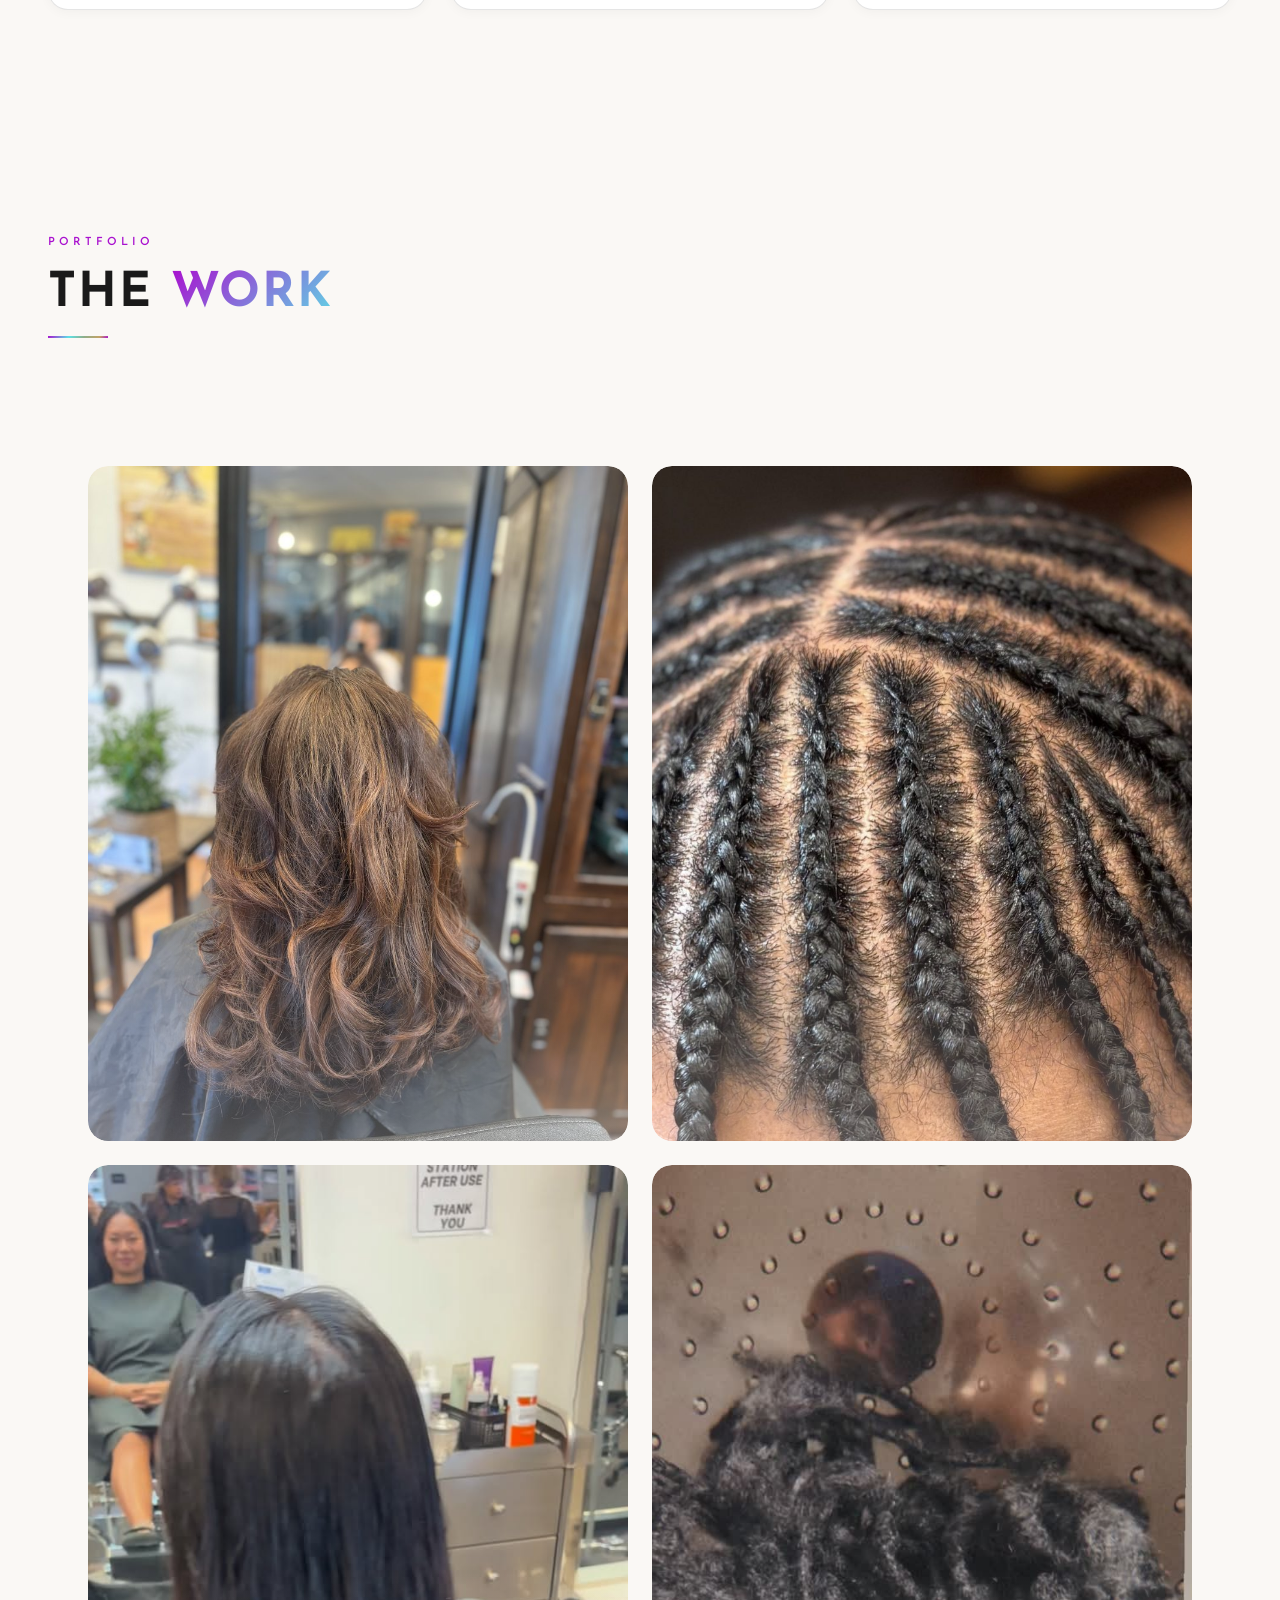
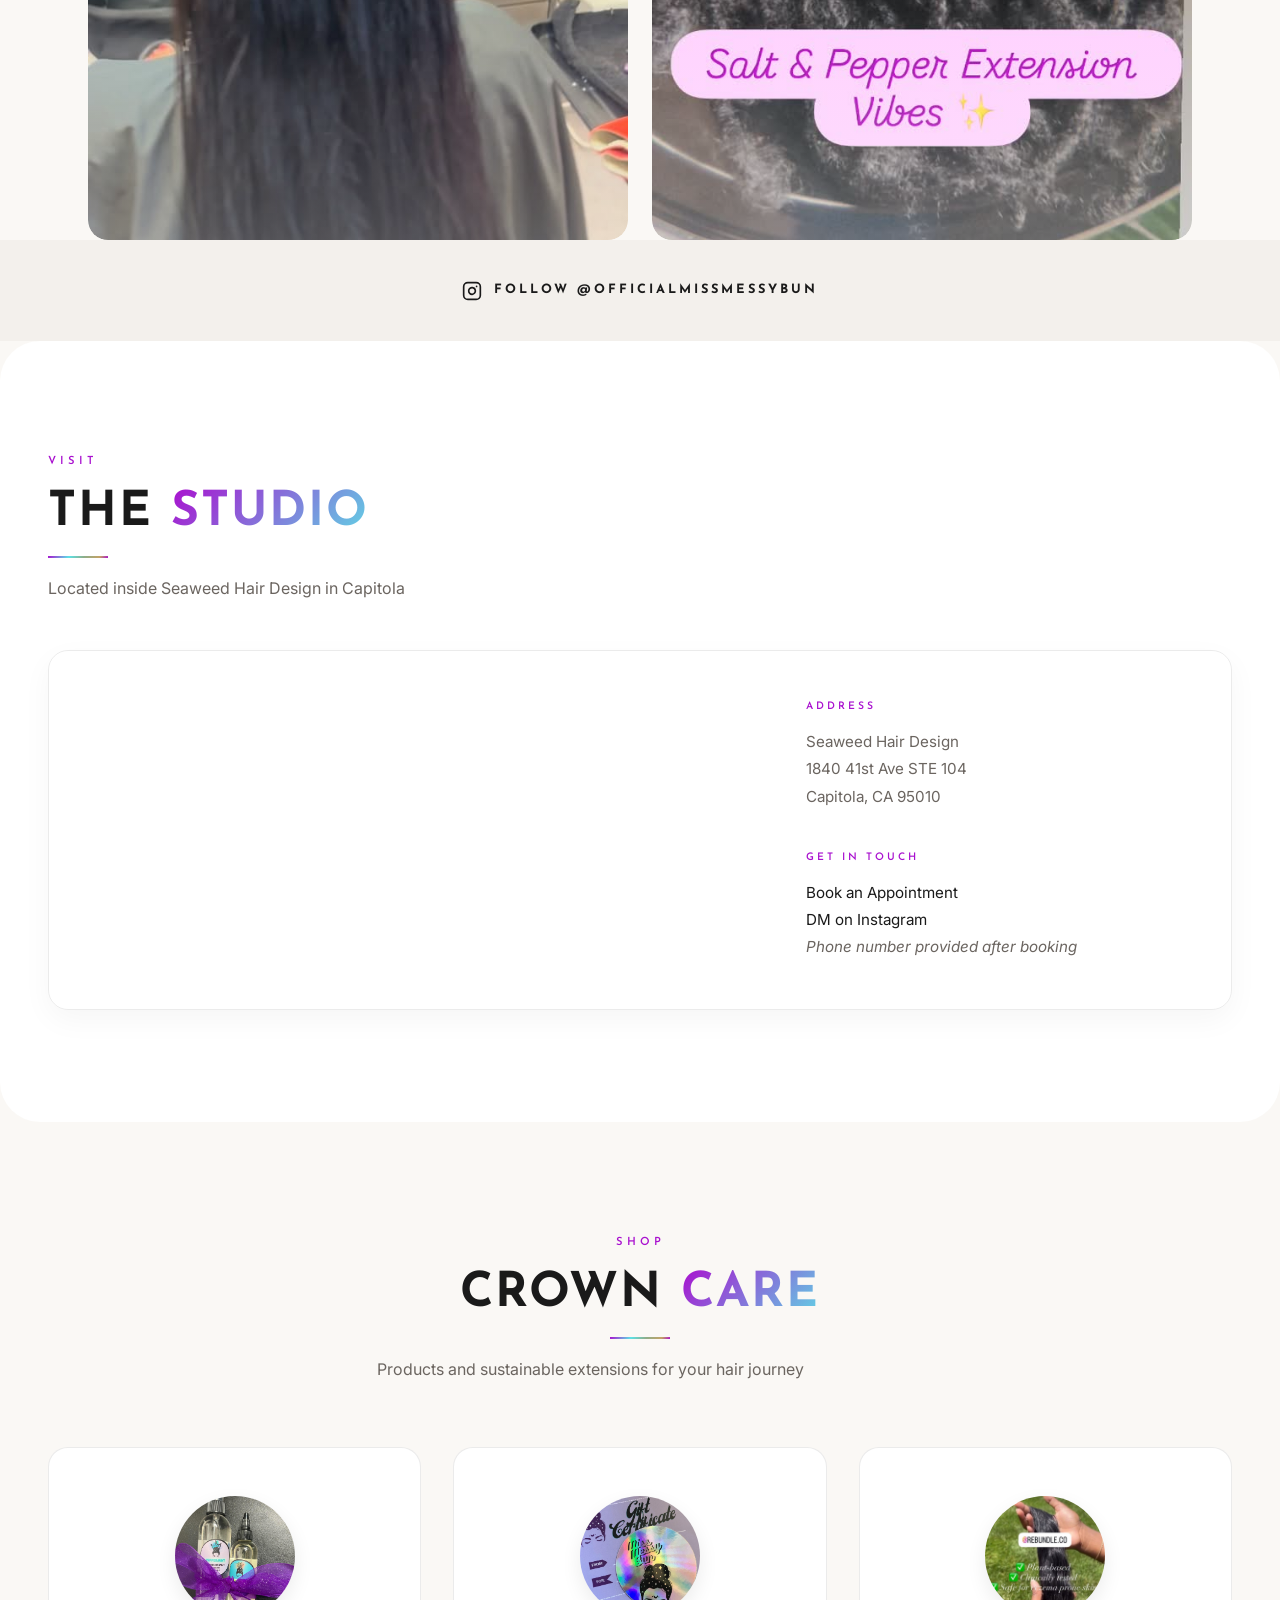
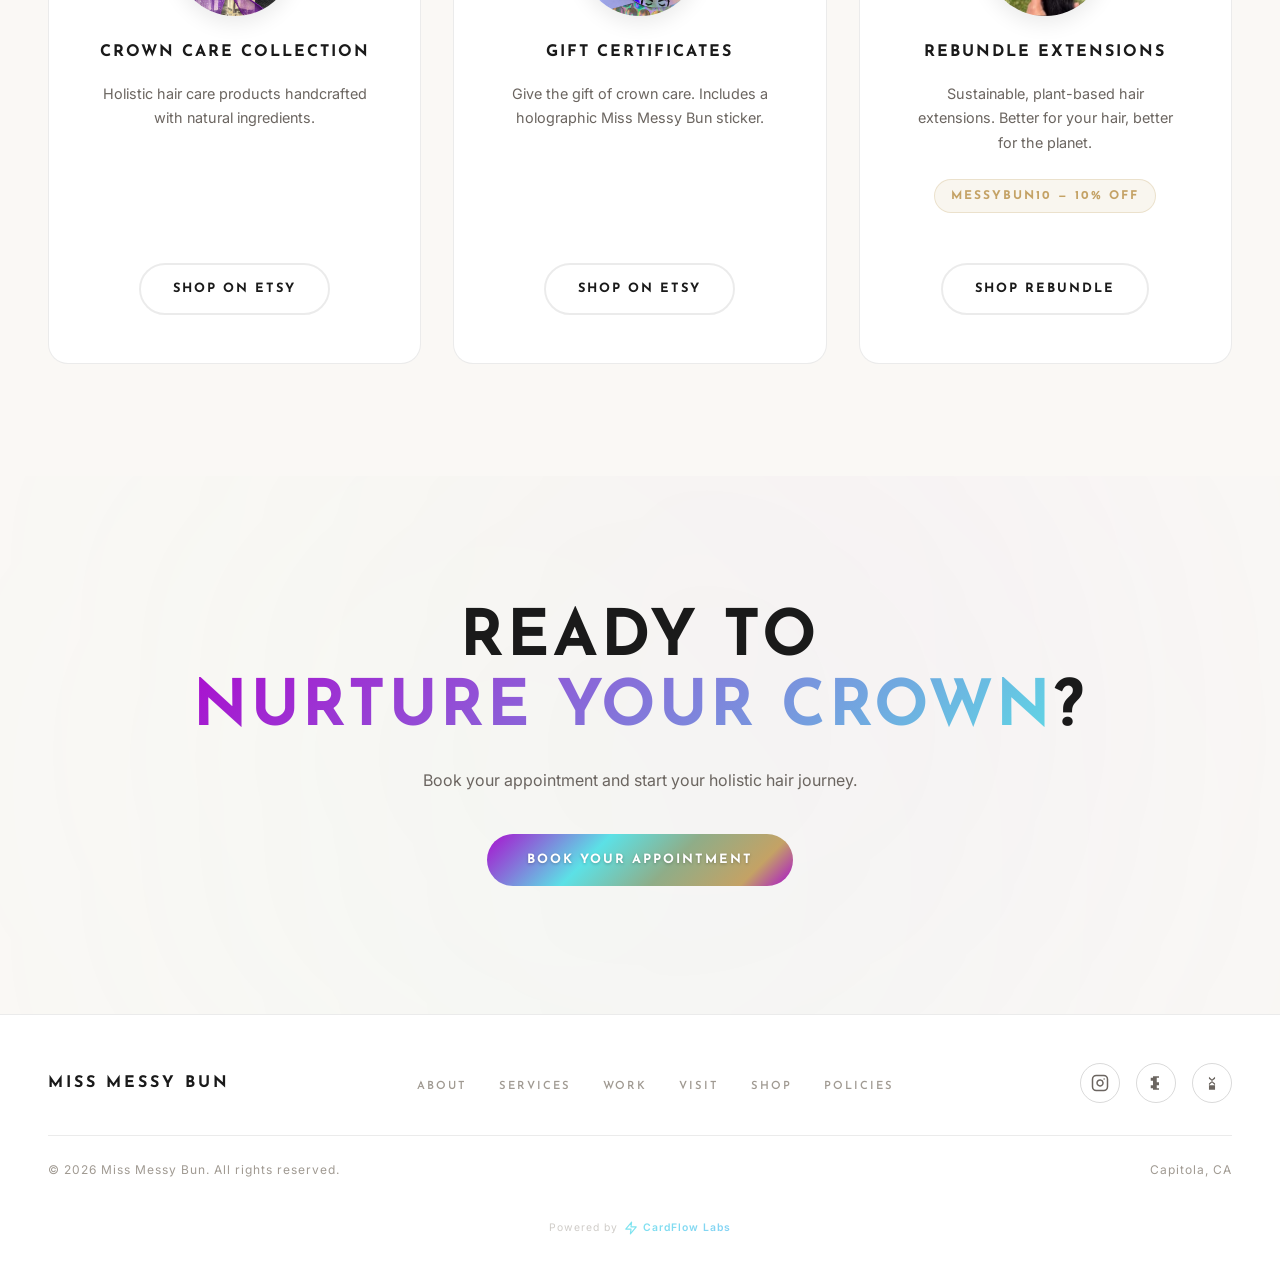
==== commit 90a58ee0: "Switch booking links to Vagaro and move studio to Capitola Book Now buttons now open the new Vagaro " ====
--- a/index.html
+++ b/index.html
@@ -33,16 +33,16 @@
     "image": "https://missmessybun.com/images/feature-banner.jpg",
     "address": {
       "@type": "PostalAddress",
-      "streetAddress": "417 Seabright Avenue",
-      "addressLocality": "Santa Cruz",
+      "streetAddress": "1840 41st Ave STE 104",
+      "addressLocality": "Capitola",
       "addressRegion": "CA",
-      "postalCode": "95062",
+      "postalCode": "95010",
       "addressCountry": "US"
     },
     "geo": {
       "@type": "GeoCoordinates",
-      "latitude": 36.9633,
-      "longitude": -122.0262
+      "latitude": 36.9786,
+      "longitude": -121.9649
     },
     "priceRange": "$$",
     "sameAs": [
@@ -86,7 +86,7 @@
       <li><a href="#location">Visit</a></li>
       <li><a href="#shop">Shop</a></li>
       <li><a href="policies.html">Policies</a></li>
-      <li><a href="https://glambk.com/MissMessyBun" target="_blank" rel="noopener" class="nav-cta">Book Now</a></li>
+      <li><a href="https://www.vagaro.com/cl/1~Oso7hX1XQhJz2YSgPVjMVStUo4T9shFWa7RSwMXC4=" target="_blank" rel="noopener" class="nav-cta">Book Now</a></li>
     </ul>
     <button class="mobile-toggle" aria-label="Toggle menu" aria-expanded="false">
       <span></span>
@@ -109,7 +109,7 @@
           and protective artistry — your hair deserves intentional, nurturing hands.
         </p>
         <div class="hero-actions hero-stagger">
-          <a href="https://glambk.com/MissMessyBun" target="_blank" rel="noopener" class="btn btn-primary">
+          <a href="https://www.vagaro.com/cl/1~Oso7hX1XQhJz2YSgPVjMVStUo4T9shFWa7RSwMXC4=" target="_blank" rel="noopener" class="btn btn-primary">
             Book Now
           </a>
           <a href="#services" class="btn btn-ghost">
@@ -185,7 +185,7 @@
 
     <div class="services-grid">
 
-      <a href="https://glambk.com/MissMessyBun" target="_blank" rel="noopener" class="service-card reveal">
+      <a href="https://www.vagaro.com/cl/1~Oso7hX1XQhJz2YSgPVjMVStUo4T9shFWa7RSwMXC4=" target="_blank" rel="noopener" class="service-card reveal">
         <span class="service-icon">
           <svg viewBox="0 0 24 24" fill="none" stroke="currentColor" stroke-width="1.5" stroke-linecap="round" stroke-linejoin="round"><path d="M12 2C6.48 2 2 6 2 11c0 3 1.5 5.5 4 7v4l3.5-2c.8.2 1.6.3 2.5.3 5.52 0 10-4 10-9s-4.48-9-10-9z"/><path d="M8 11h.01M12 11h.01M16 11h.01"/></svg>
         </span>
@@ -194,7 +194,7 @@
         <span class="service-cta">Book Now <span class="arrow">&rarr;</span></span>
       </a>
 
-      <a href="https://glambk.com/MissMessyBun" target="_blank" rel="noopener" class="service-card reveal">
+      <a href="https://www.vagaro.com/cl/1~Oso7hX1XQhJz2YSgPVjMVStUo4T9shFWa7RSwMXC4=" target="_blank" rel="noopener" class="service-card reveal">
         <span class="service-icon">
           <svg viewBox="0 0 24 24" fill="none" stroke="currentColor" stroke-width="1.5" stroke-linecap="round" stroke-linejoin="round"><path d="M21 16V8a2 2 0 0 0-1-1.73l-7-4a2 2 0 0 0-2 0l-7 4A2 2 0 0 0 3 8v8a2 2 0 0 0 1 1.73l7 4a2 2 0 0 0 2 0l7-4A2 2 0 0 0 21 16z"/><polyline points="3.27 6.96 12 12.01 20.73 6.96"/><line x1="12" y1="22.08" x2="12" y2="12"/></svg>
         </span>
@@ -203,7 +203,7 @@
         <span class="service-cta">Book Now <span class="arrow">&rarr;</span></span>
       </a>
 
-      <a href="https://glambk.com/MissMessyBun" target="_blank" rel="noopener" class="service-card reveal">
+      <a href="https://www.vagaro.com/cl/1~Oso7hX1XQhJz2YSgPVjMVStUo4T9shFWa7RSwMXC4=" target="_blank" rel="noopener" class="service-card reveal">
         <span class="service-icon">
           <svg viewBox="0 0 24 24" fill="none" stroke="currentColor" stroke-width="1.5" stroke-linecap="round" stroke-linejoin="round"><circle cx="12" cy="12" r="10"/><path d="M12 6v6l4 2"/></svg>
         </span>
@@ -212,7 +212,7 @@
         <span class="service-cta">Book Now <span class="arrow">&rarr;</span></span>
       </a>
 
-      <a href="https://glambk.com/MissMessyBun" target="_blank" rel="noopener" class="service-card reveal">
+      <a href="https://www.vagaro.com/cl/1~Oso7hX1XQhJz2YSgPVjMVStUo4T9shFWa7RSwMXC4=" target="_blank" rel="noopener" class="service-card reveal">
         <span class="service-icon">
           <svg viewBox="0 0 24 24" fill="none" stroke="currentColor" stroke-width="1.5" stroke-linecap="round" stroke-linejoin="round"><path d="M12 22s8-4 8-10V5l-8-3-8 3v7c0 6 8 10 8 10z"/></svg>
         </span>
@@ -221,7 +221,7 @@
         <span class="service-cta">Book Now <span class="arrow">&rarr;</span></span>
       </a>
 
-      <a href="https://glambk.com/MissMessyBun" target="_blank" rel="noopener" class="service-card reveal">
+      <a href="https://www.vagaro.com/cl/1~Oso7hX1XQhJz2YSgPVjMVStUo4T9shFWa7RSwMXC4=" target="_blank" rel="noopener" class="service-card reveal">
         <span class="service-icon">
           <svg viewBox="0 0 24 24" fill="none" stroke="currentColor" stroke-width="1.5" stroke-linecap="round" stroke-linejoin="round"><path d="M20.84 4.61a5.5 5.5 0 0 0-7.78 0L12 5.67l-1.06-1.06a5.5 5.5 0 0 0-7.78 7.78l1.06 1.06L12 21.23l7.78-7.78 1.06-1.06a5.5 5.5 0 0 0 0-7.78z"/></svg>
         </span>
@@ -230,7 +230,7 @@
         <span class="service-cta">Book Now <span class="arrow">&rarr;</span></span>
       </a>
 
-      <a href="https://glambk.com/MissMessyBun" target="_blank" rel="noopener" class="service-card reveal">
+      <a href="https://www.vagaro.com/cl/1~Oso7hX1XQhJz2YSgPVjMVStUo4T9shFWa7RSwMXC4=" target="_blank" rel="noopener" class="service-card reveal">
         <span class="service-icon">
           <svg viewBox="0 0 24 24" fill="none" stroke="currentColor" stroke-width="1.5" stroke-linecap="round" stroke-linejoin="round"><path d="M12 2a7 7 0 0 0-7 7c0 5 7 13 7 13s7-8 7-13a7 7 0 0 0-7-7z"/><circle cx="12" cy="9" r="2.5"/></svg>
         </span>
@@ -286,31 +286,31 @@
         <span class="eyebrow">Visit</span>
         <h2>The <span class="holo-text">Studio</span></h2>
         <hr class="section-divider">
-        <p>Located inside Stranded Beauty Bar in Santa Cruz</p>
+        <p>Located inside Seaweed Hair Design in Capitola</p>
       </div>
 
       <div class="location-card reveal">
         <iframe
           class="location-map"
-          src="https://www.google.com/maps/embed?pb=!1m18!1m12!1m3!1d3188.5!2d-122.0262!3d36.9633!2m3!1f0!2f0!3f0!3m2!1i1024!2i768!4f13.1!3m3!1m2!1s0x808e15e8c7a9d3e7%3A0x0!2s417+Seabright+Ave%2C+Santa+Cruz%2C+CA+95062!5e0!3m2!1sen!2sus!4v1"
+          src="https://www.google.com/maps?q=Seaweed+Hair+Design,+1840+41st+Ave+STE+104,+Capitola,+CA+95010&output=embed"
           allowfullscreen=""
           loading="lazy"
           referrerpolicy="no-referrer-when-downgrade"
-          title="Miss Messy Bun location at Stranded Beauty Bar, Santa Cruz">
+          title="Miss Messy Bun location at Seaweed Hair Design, Capitola">
         </iframe>
         <div class="location-info">
           <div class="location-detail">
             <h4>Address</h4>
             <p>
-              Stranded Beauty Bar<br>
-              417 Seabright Avenue<br>
-              Santa Cruz, CA 95062
+              Seaweed Hair Design<br>
+              1840 41st Ave STE 104<br>
+              Capitola, CA 95010
             </p>
           </div>
           <div class="location-detail">
             <h4>Get in Touch</h4>
             <p>
-              <a href="https://glambk.com/MissMessyBun" target="_blank" rel="noopener">Book an Appointment</a><br>
+              <a href="https://www.vagaro.com/cl/1~Oso7hX1XQhJz2YSgPVjMVStUo4T9shFWa7RSwMXC4=" target="_blank" rel="noopener">Book an Appointment</a><br>
               <a href="https://instagram.com/officialmissmessybun" target="_blank" rel="noopener">DM on Instagram</a>
             </p>
             <p class="location-note">Phone number provided after booking</p>
@@ -373,7 +373,7 @@
   <section class="cta-section">
     <h2 class="reveal">Ready to<br><span class="holo-text">Nurture Your Crown</span>?</h2>
     <p class="reveal">Book your appointment and start your holistic hair journey.</p>
-    <a href="https://glambk.com/MissMessyBun" target="_blank" rel="noopener" class="btn btn-holo reveal">
+    <a href="https://www.vagaro.com/cl/1~Oso7hX1XQhJz2YSgPVjMVStUo4T9shFWa7RSwMXC4=" target="_blank" rel="noopener" class="btn btn-holo reveal">
       Book Your Appointment
     </a>
   </section>
@@ -408,7 +408,7 @@
     </div>
     <div class="footer-bottom">
       <span>&copy; 2026 Miss Messy Bun. All rights reserved.</span>
-      <span>Santa Cruz, CA</span>
+      <span>Capitola, CA</span>
     </div>
     <div class="powered-by">
       <span>Powered by</span>
@@ -437,7 +437,7 @@
 
   <!-- Mobile Sticky Booking Bar -->
   <div class="mobile-booking-bar" id="mobileBookingBar">
-    <a href="https://glambk.com/MissMessyBun" target="_blank" rel="noopener">Book Your Appointment</a>
+    <a href="https://www.vagaro.com/cl/1~Oso7hX1XQhJz2YSgPVjMVStUo4T9shFWa7RSwMXC4=" target="_blank" rel="noopener">Book Your Appointment</a>
   </div>
 
   <!-- Back to Top -->
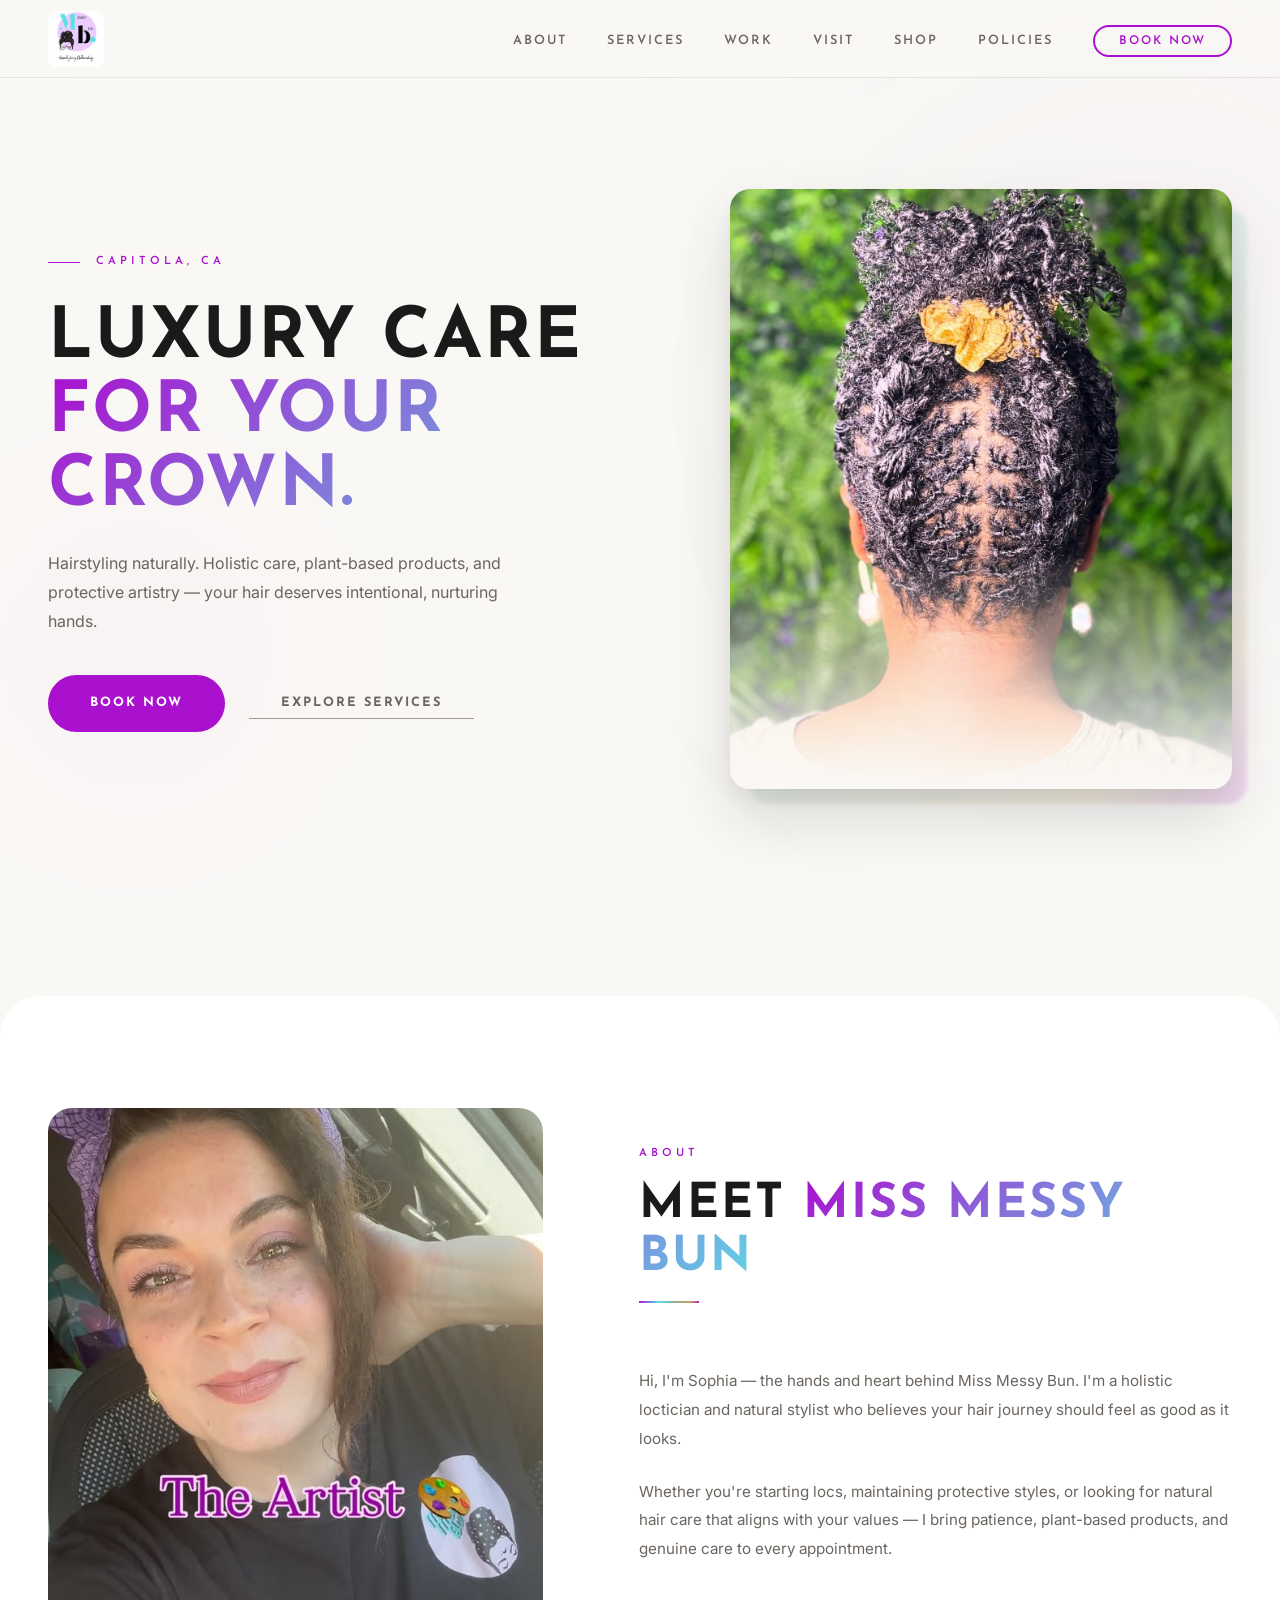
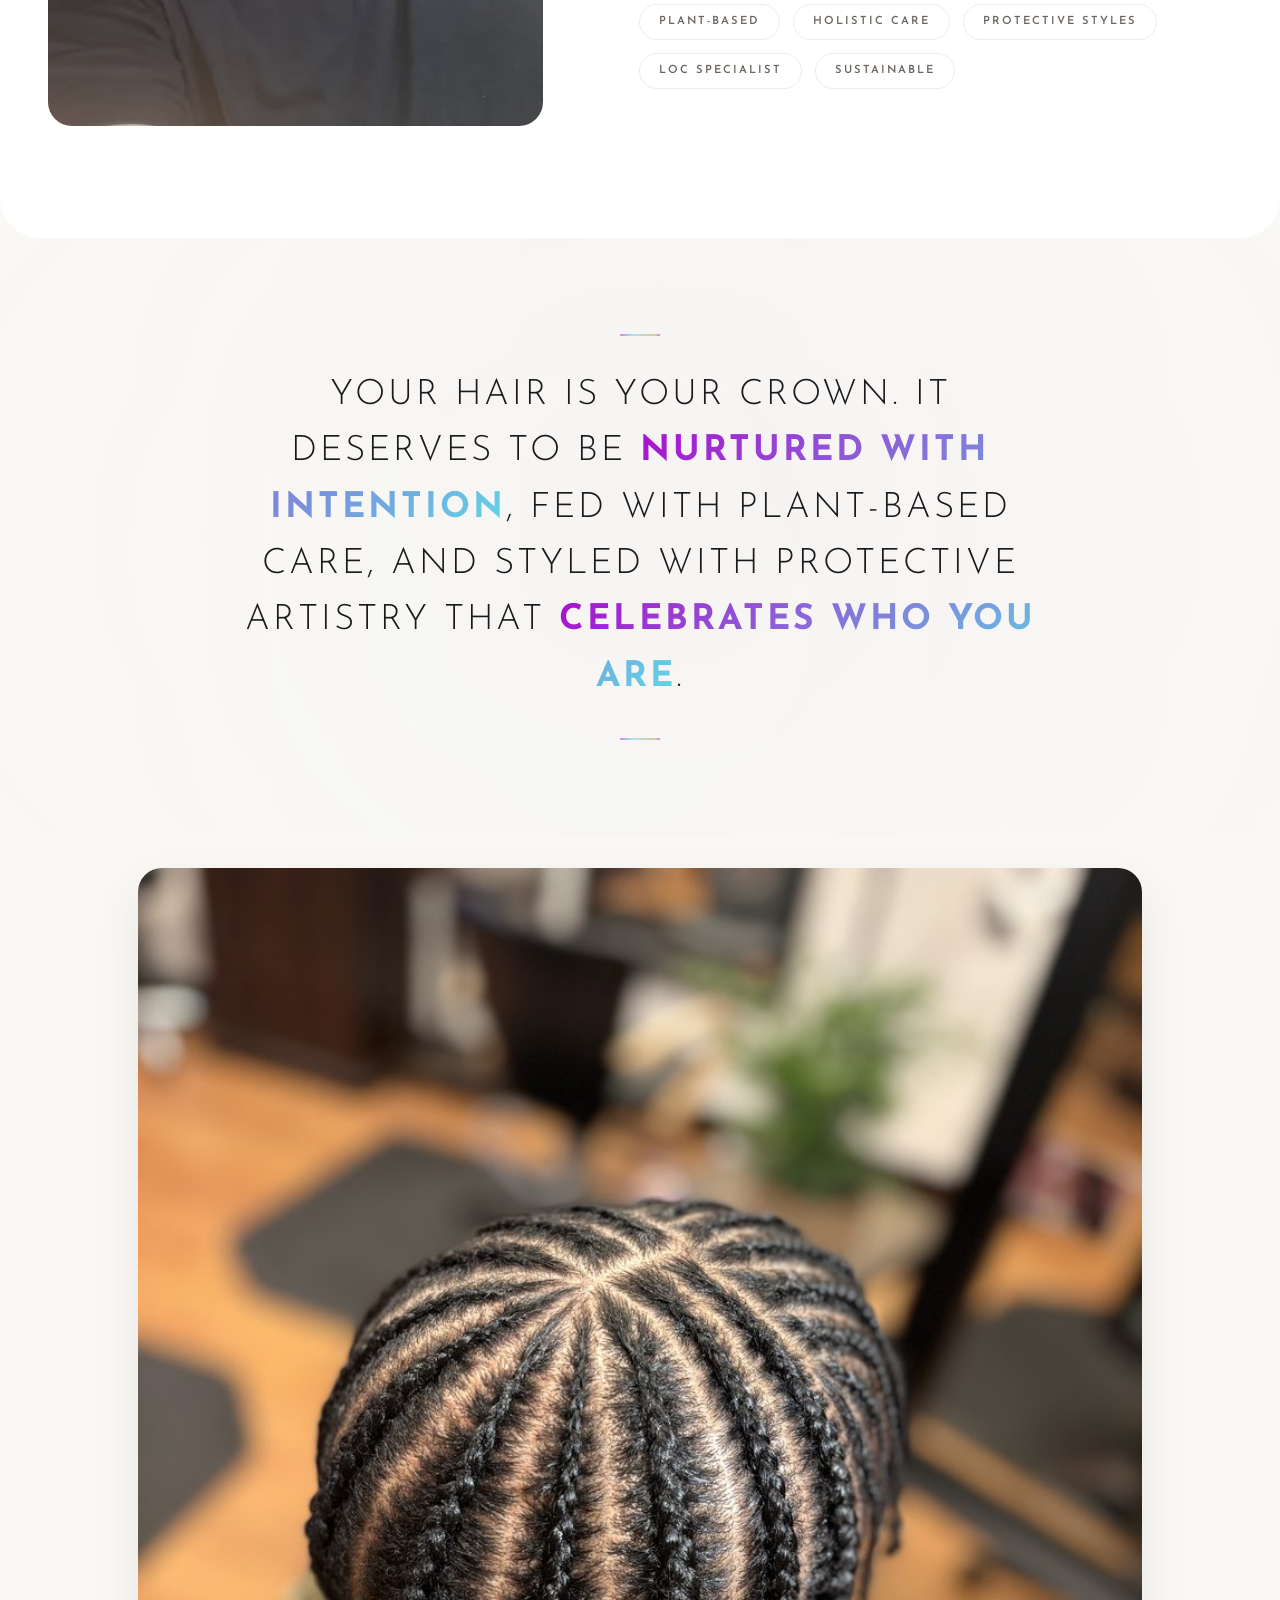
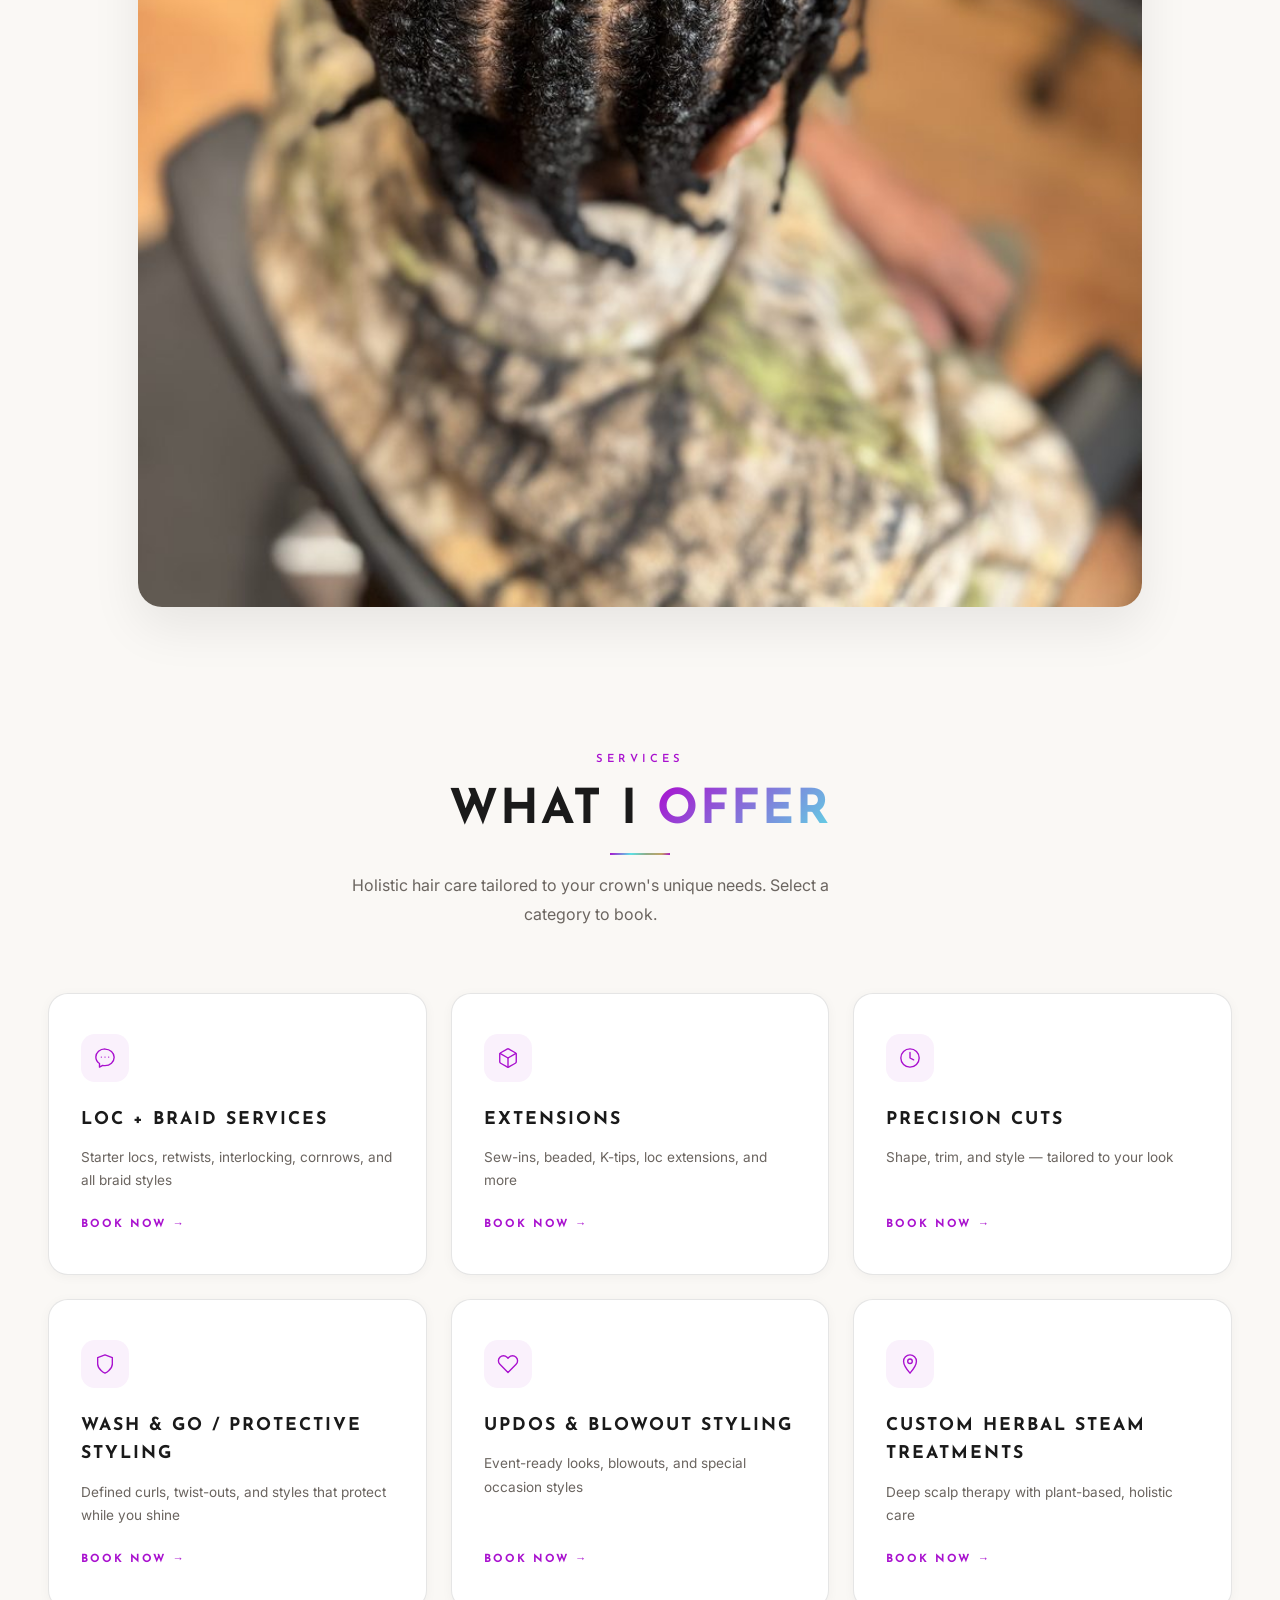
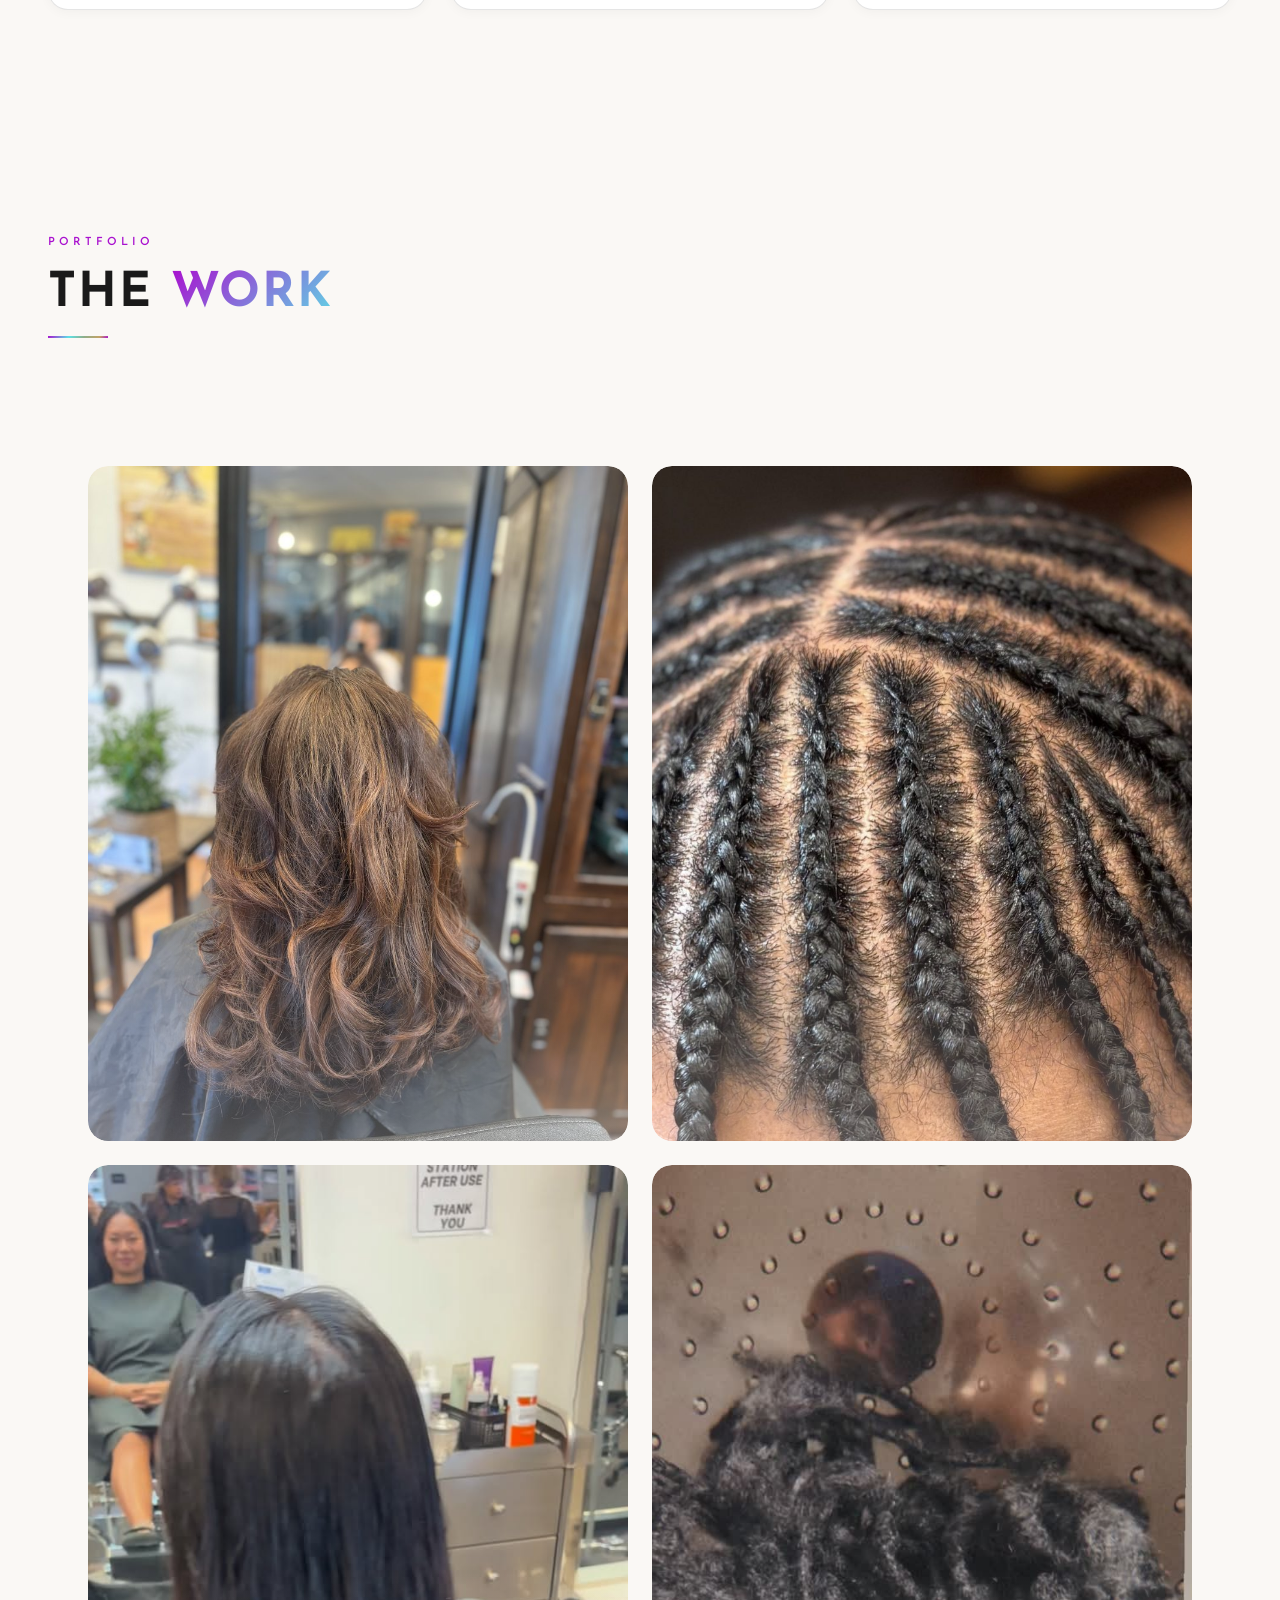
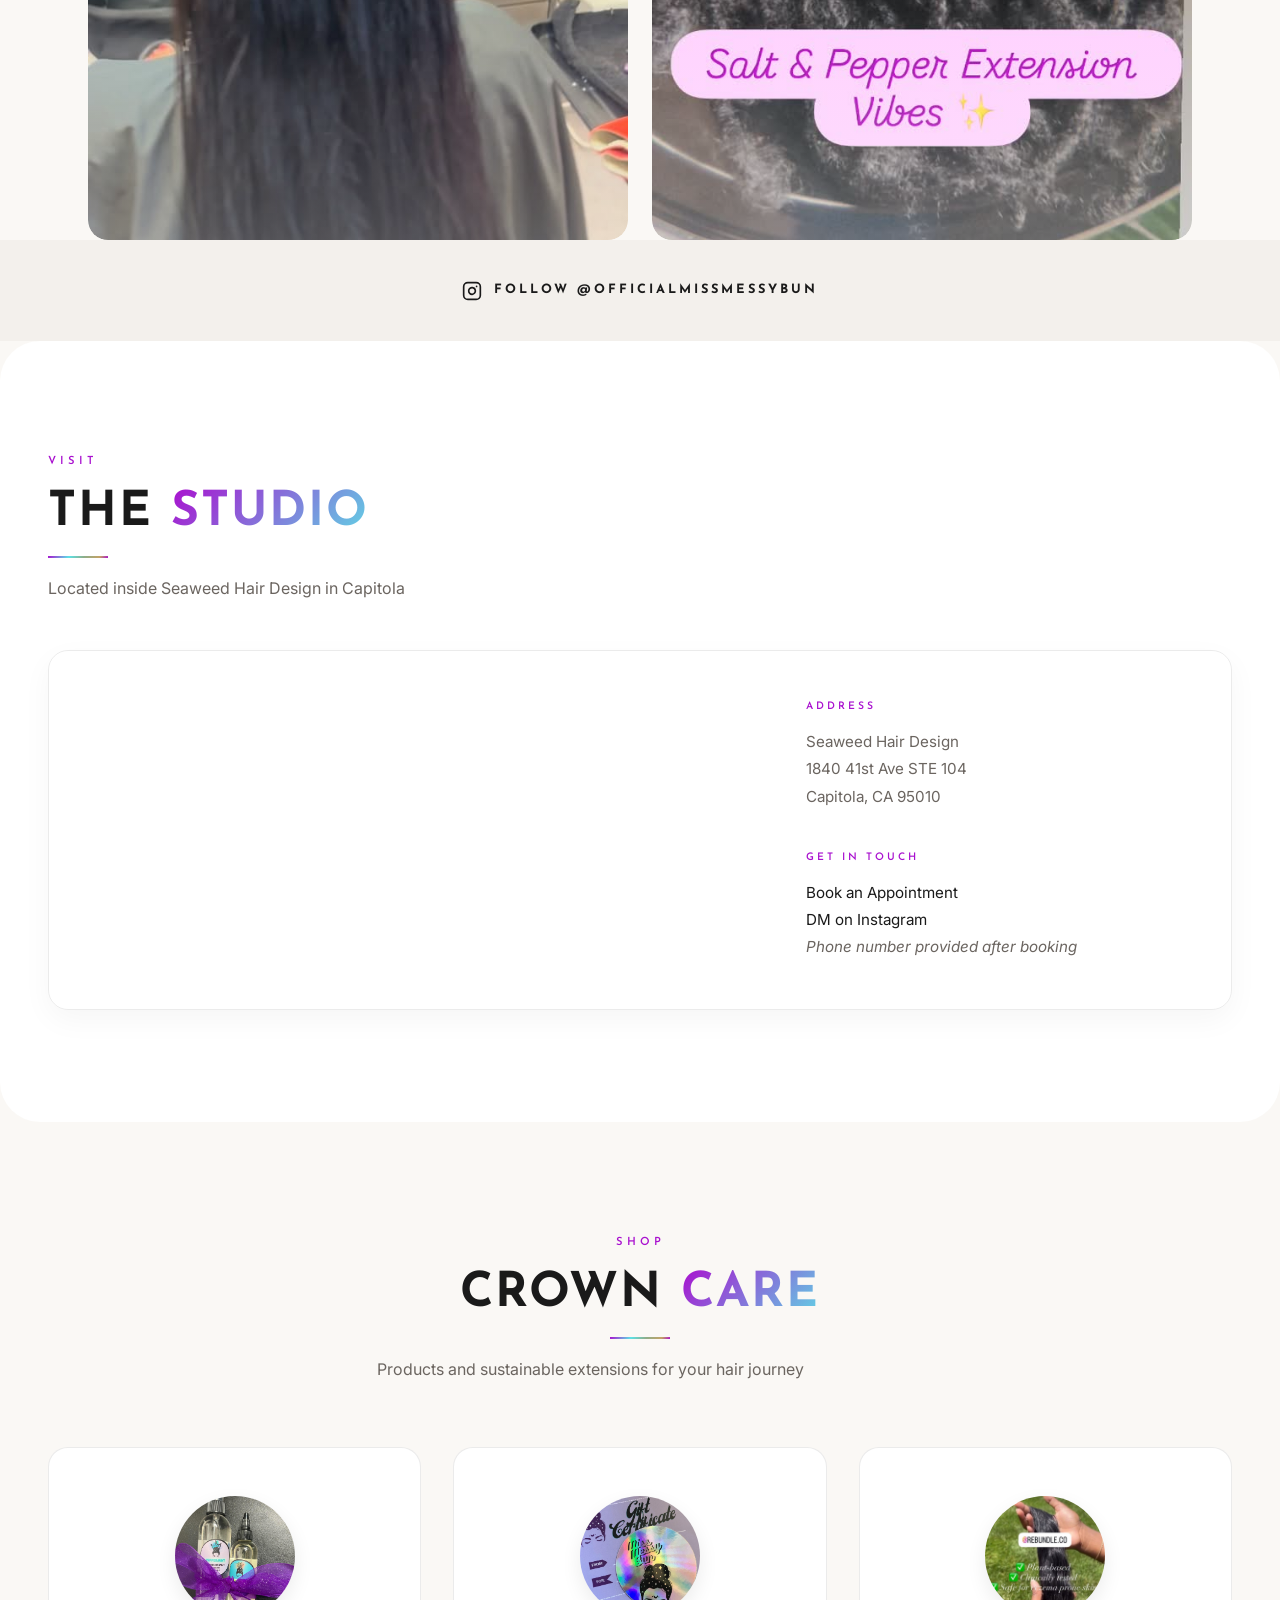
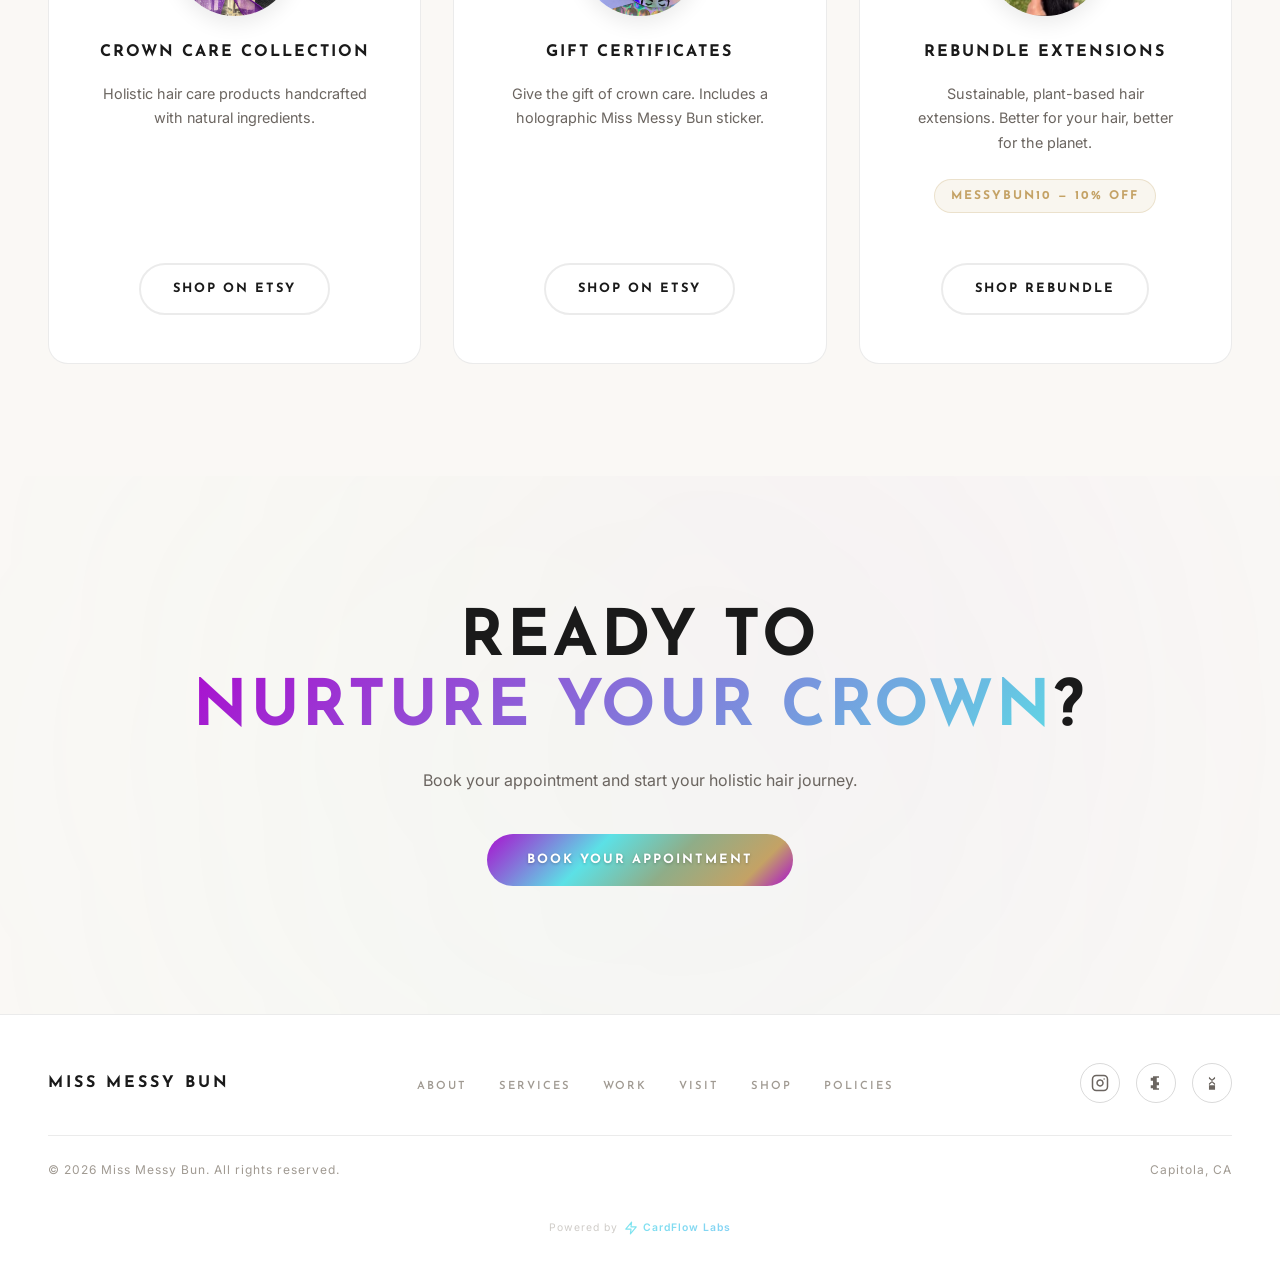
==== commit 4de7bae0: "Update page title, hero badge and search text to Capitola Co-Authored-By: Claude Opus 5.5 <noreply@a" ====
--- a/index.html
+++ b/index.html
@@ -3,13 +3,13 @@
 <head>
   <meta charset="UTF-8">
   <meta name="viewport" content="width=device-width, initial-scale=1.0">
-  <title>Miss Messy Bun | Holistic Loctician & Natural Stylist — Santa Cruz, CA</title>
-  <meta name="description" content="Luxury care for your crown. Holistic loctician and natural hair stylist in Santa Cruz, California — hairstyling naturally with plant-based care and protective artistry.">
-  <meta name="keywords" content="loctician, natural hair, holistic hair care, Santa Cruz, protective styles, locs, dreadlocks, natural stylist, loc extensions, plant-based hair care">
+  <title>Miss Messy Bun | Holistic Loctician & Natural Stylist — Capitola, CA</title>
+  <meta name="description" content="Luxury care for your crown. Holistic loctician and natural hair stylist in Capitola, California — hairstyling naturally with plant-based care and protective artistry.">
+  <meta name="keywords" content="loctician, natural hair, holistic hair care, Capitola, Santa Cruz, protective styles, locs, dreadlocks, natural stylist, loc extensions, plant-based hair care">
 
   <!-- Open Graph -->
   <meta property="og:title" content="Miss Messy Bun | Holistic Loctician & Natural Stylist">
-  <meta property="og:description" content="Luxury care for your crown. Hairstyling naturally with plant-based care and protective artistry. Santa Cruz, CA.">
+  <meta property="og:description" content="Luxury care for your crown. Hairstyling naturally with plant-based care and protective artistry. Capitola, CA.">
   <meta property="og:type" content="website">
   <meta property="og:url" content="https://missmessybun.com">
   <meta property="og:image" content="https://missmessybun.com/images/feature-banner.jpg">
@@ -49,10 +49,10 @@
       "https://instagram.com/officialmissmessybun",
       "https://linktr.ee/MissMessyBun"
     ],
-    "areaServed": {
-      "@type": "City",
-      "name": "Santa Cruz"
-    }
+    "areaServed": [
+      { "@type": "City", "name": "Capitola" },
+      { "@type": "City", "name": "Santa Cruz" }
+    ]
   }
   </script>
 
@@ -99,7 +99,7 @@
   <section class="hero" id="home">
     <div class="hero-inner">
       <div class="hero-text">
-        <span class="hero-badge hero-stagger">Santa Cruz, CA</span>
+        <span class="hero-badge hero-stagger">Capitola, CA</span>
         <h1 class="hero-stagger">
           Luxury Care<br>
           <span class="holo-text line-2">for Your Crown.</span>
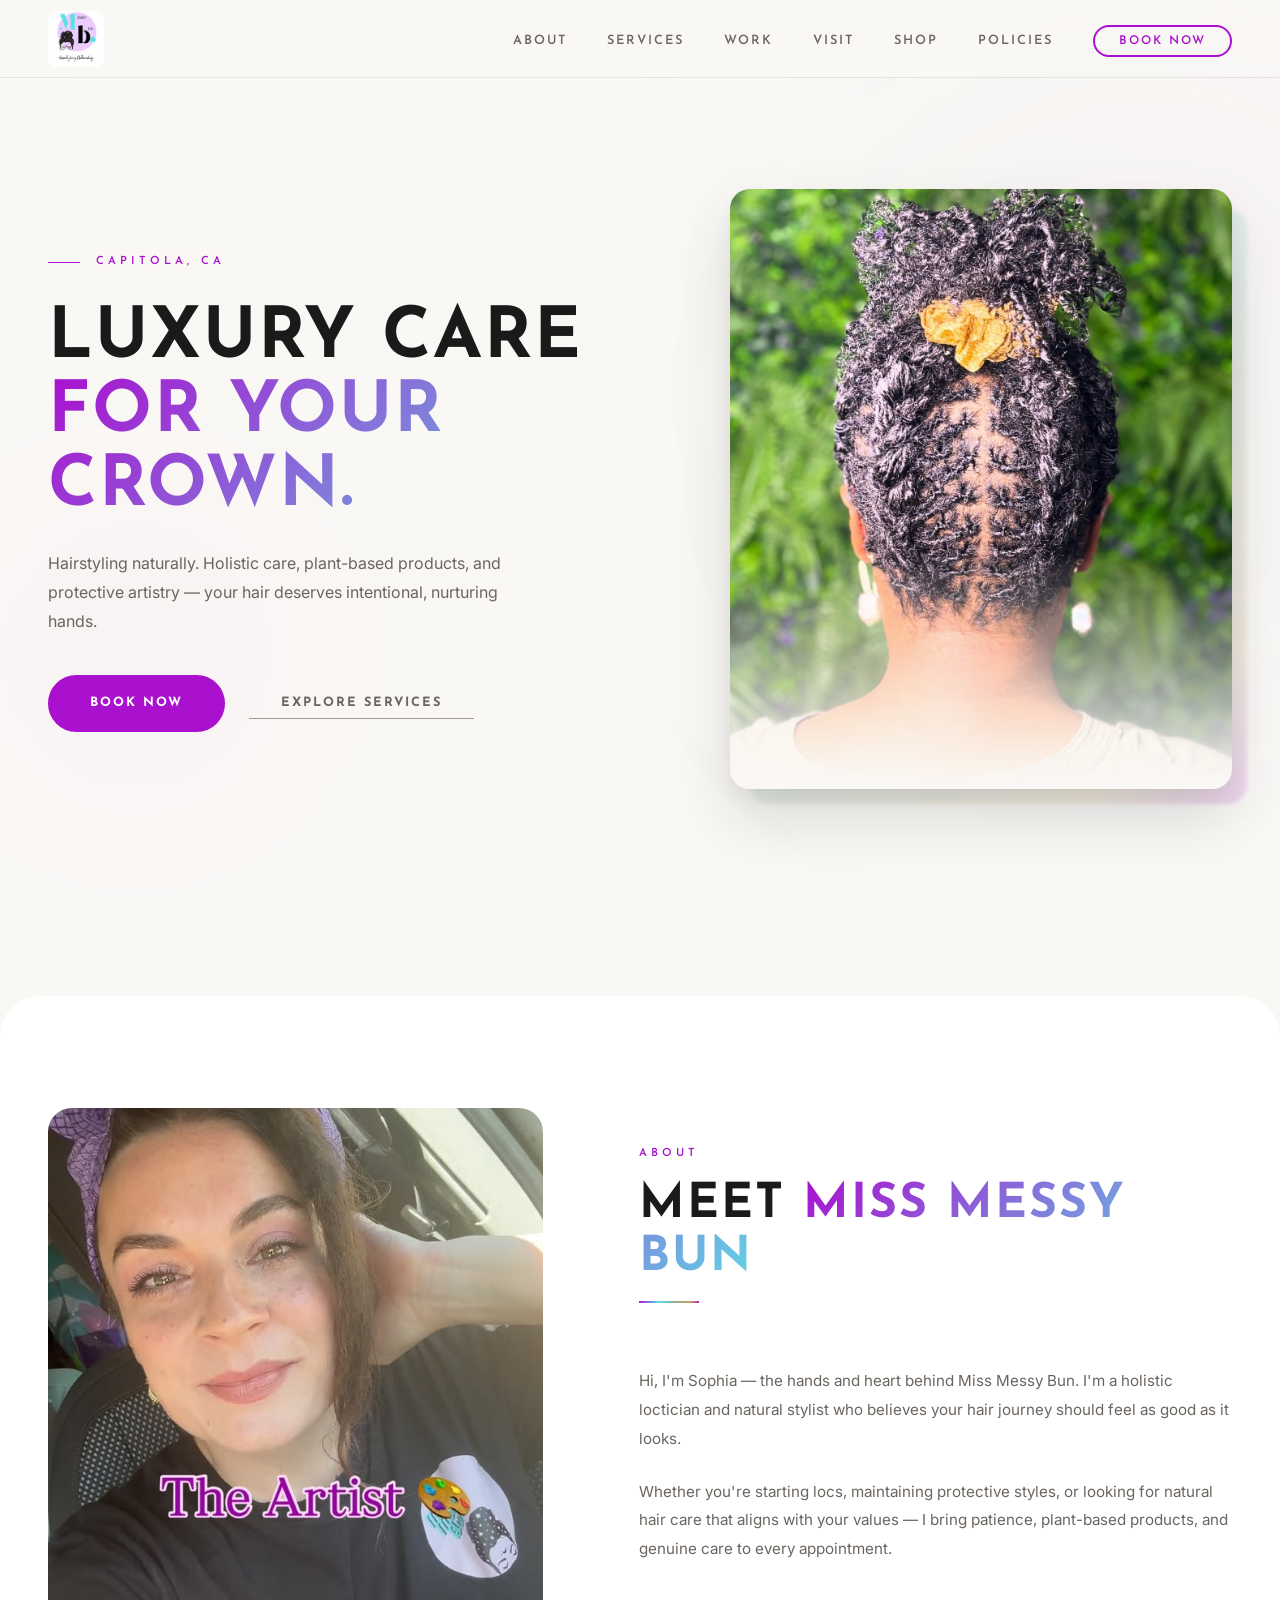
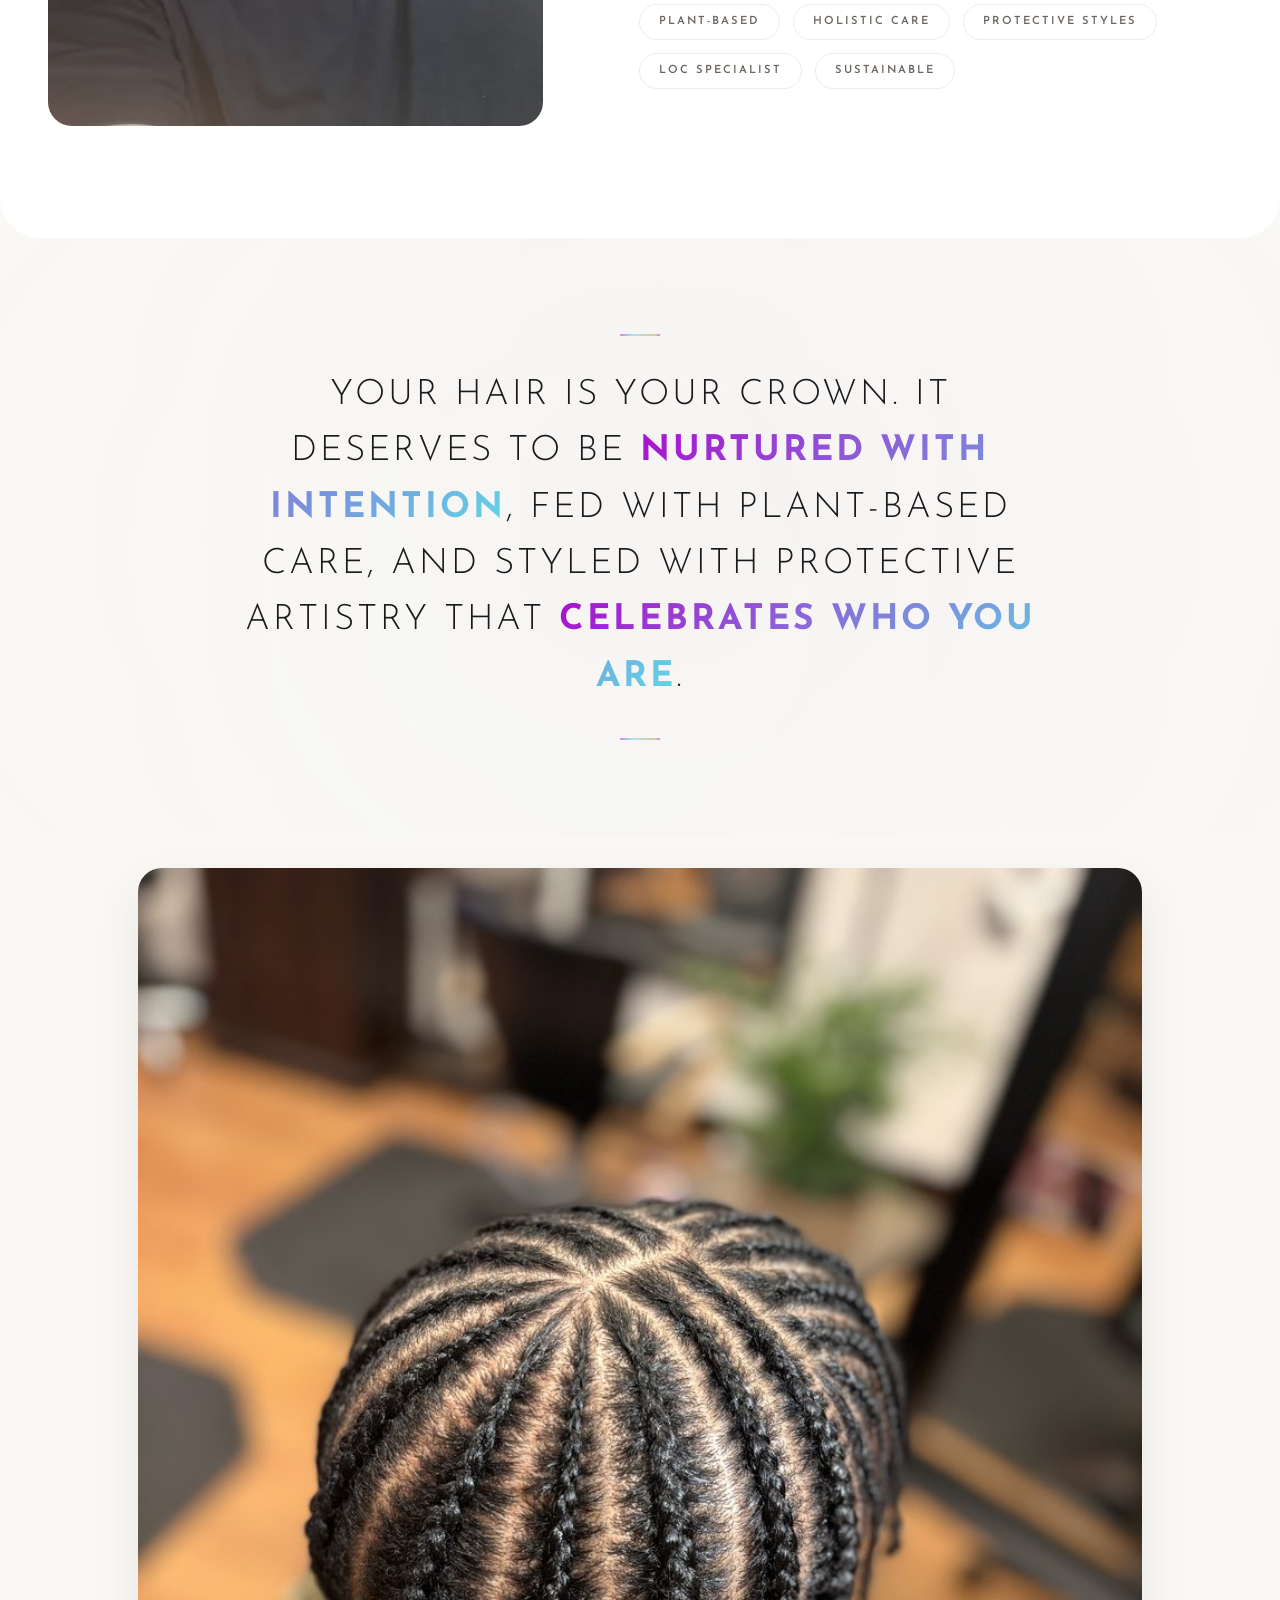
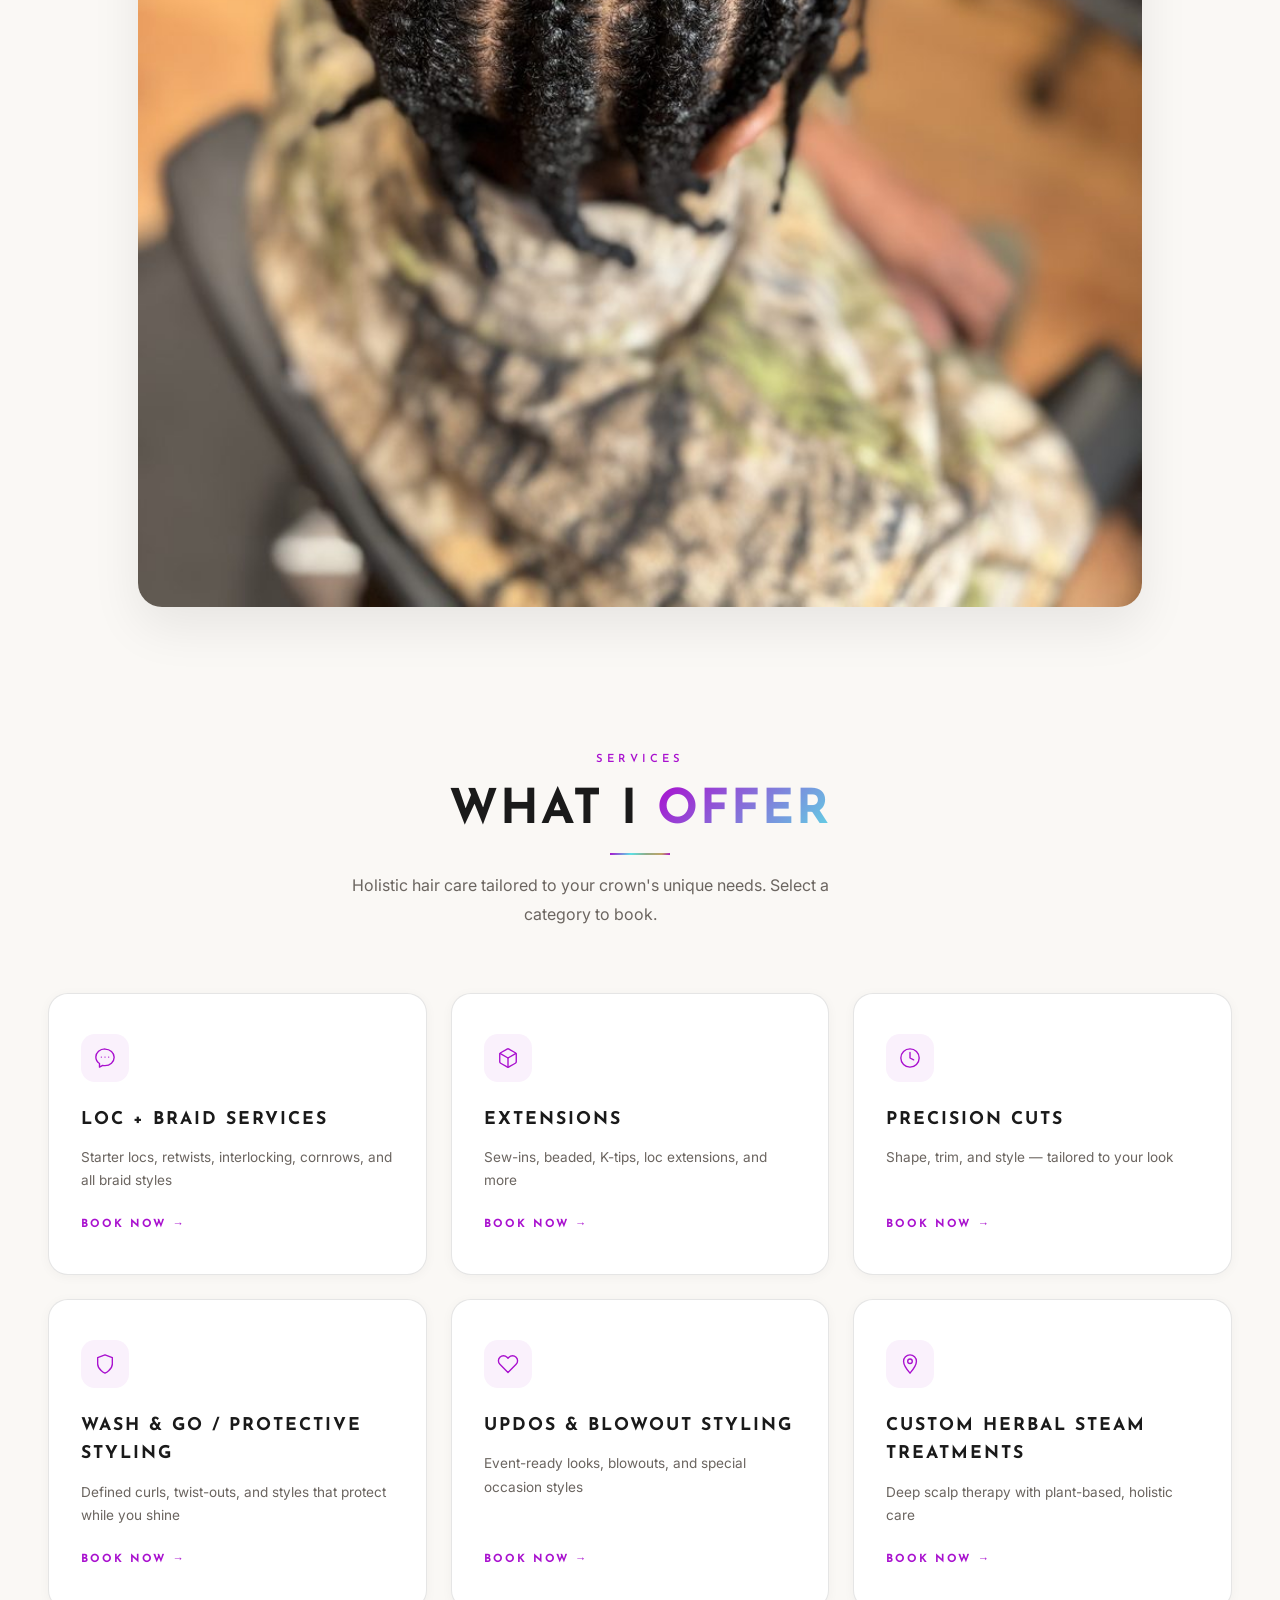
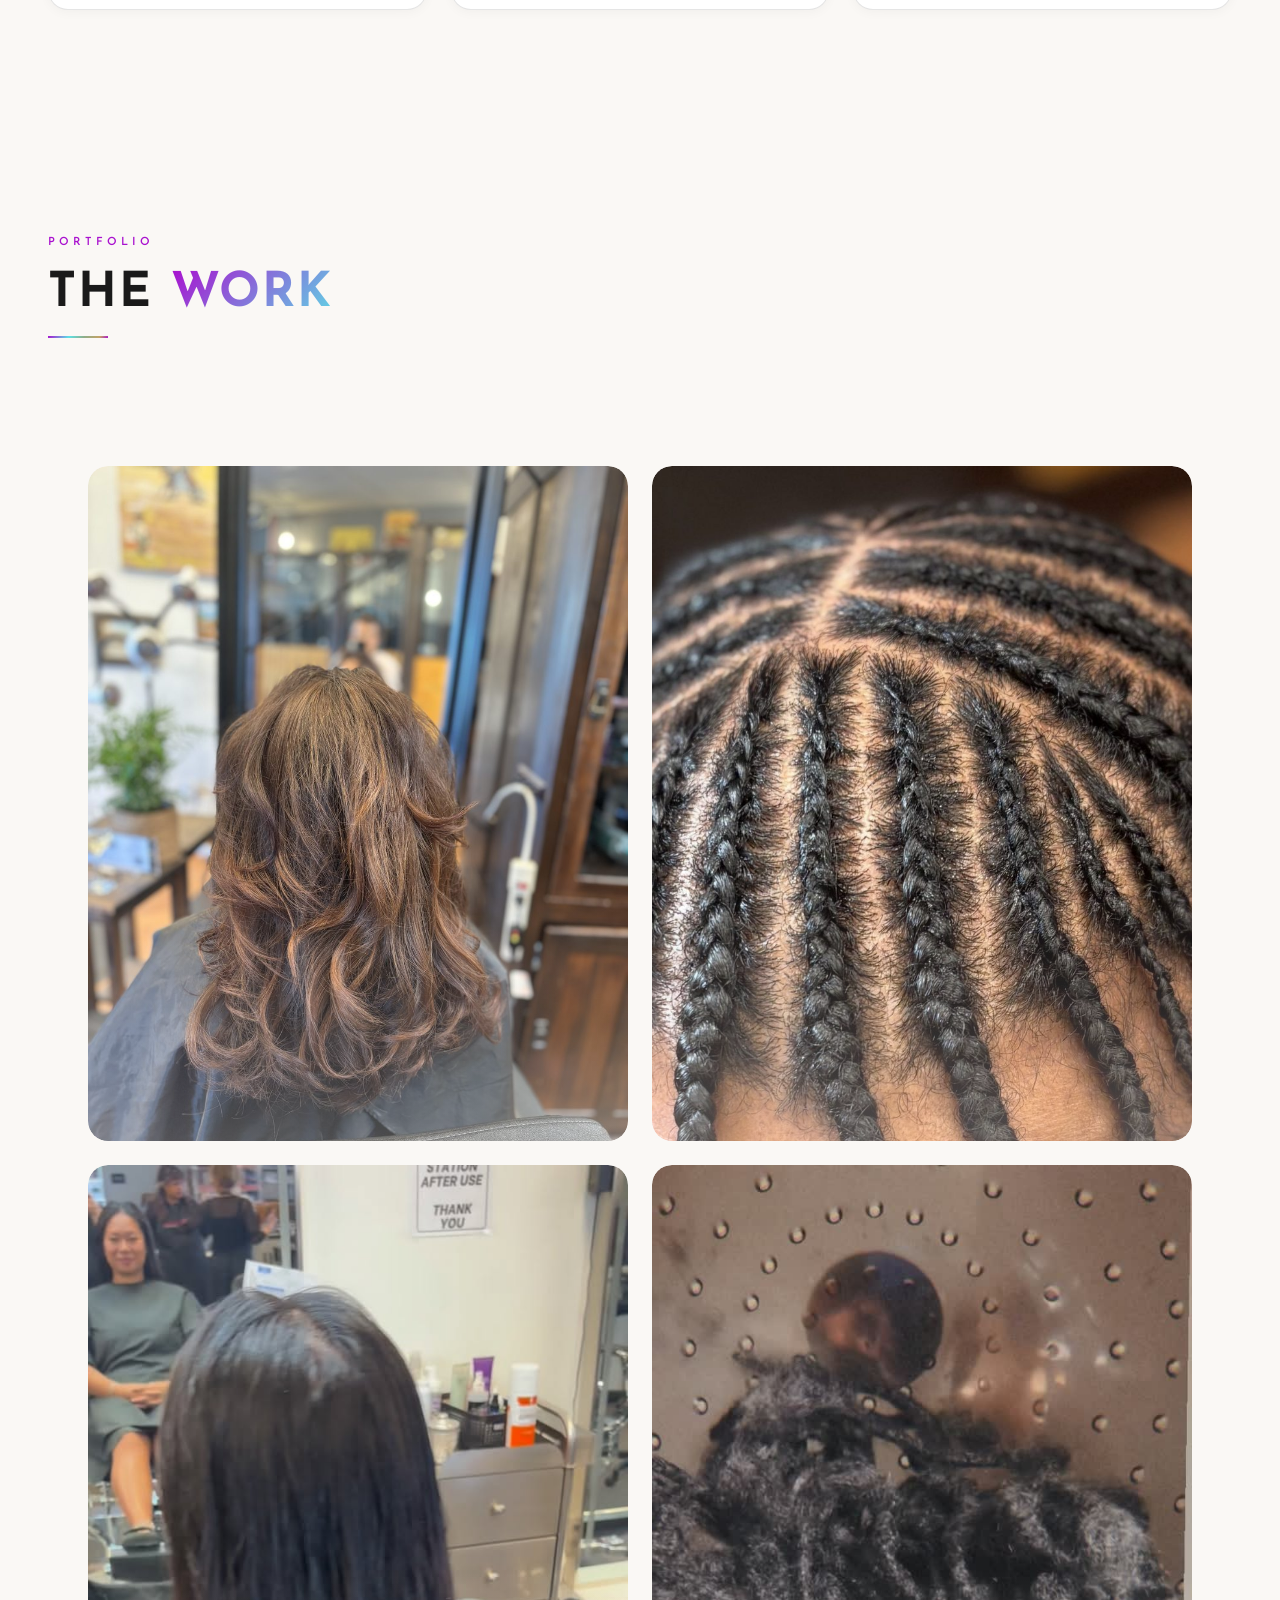
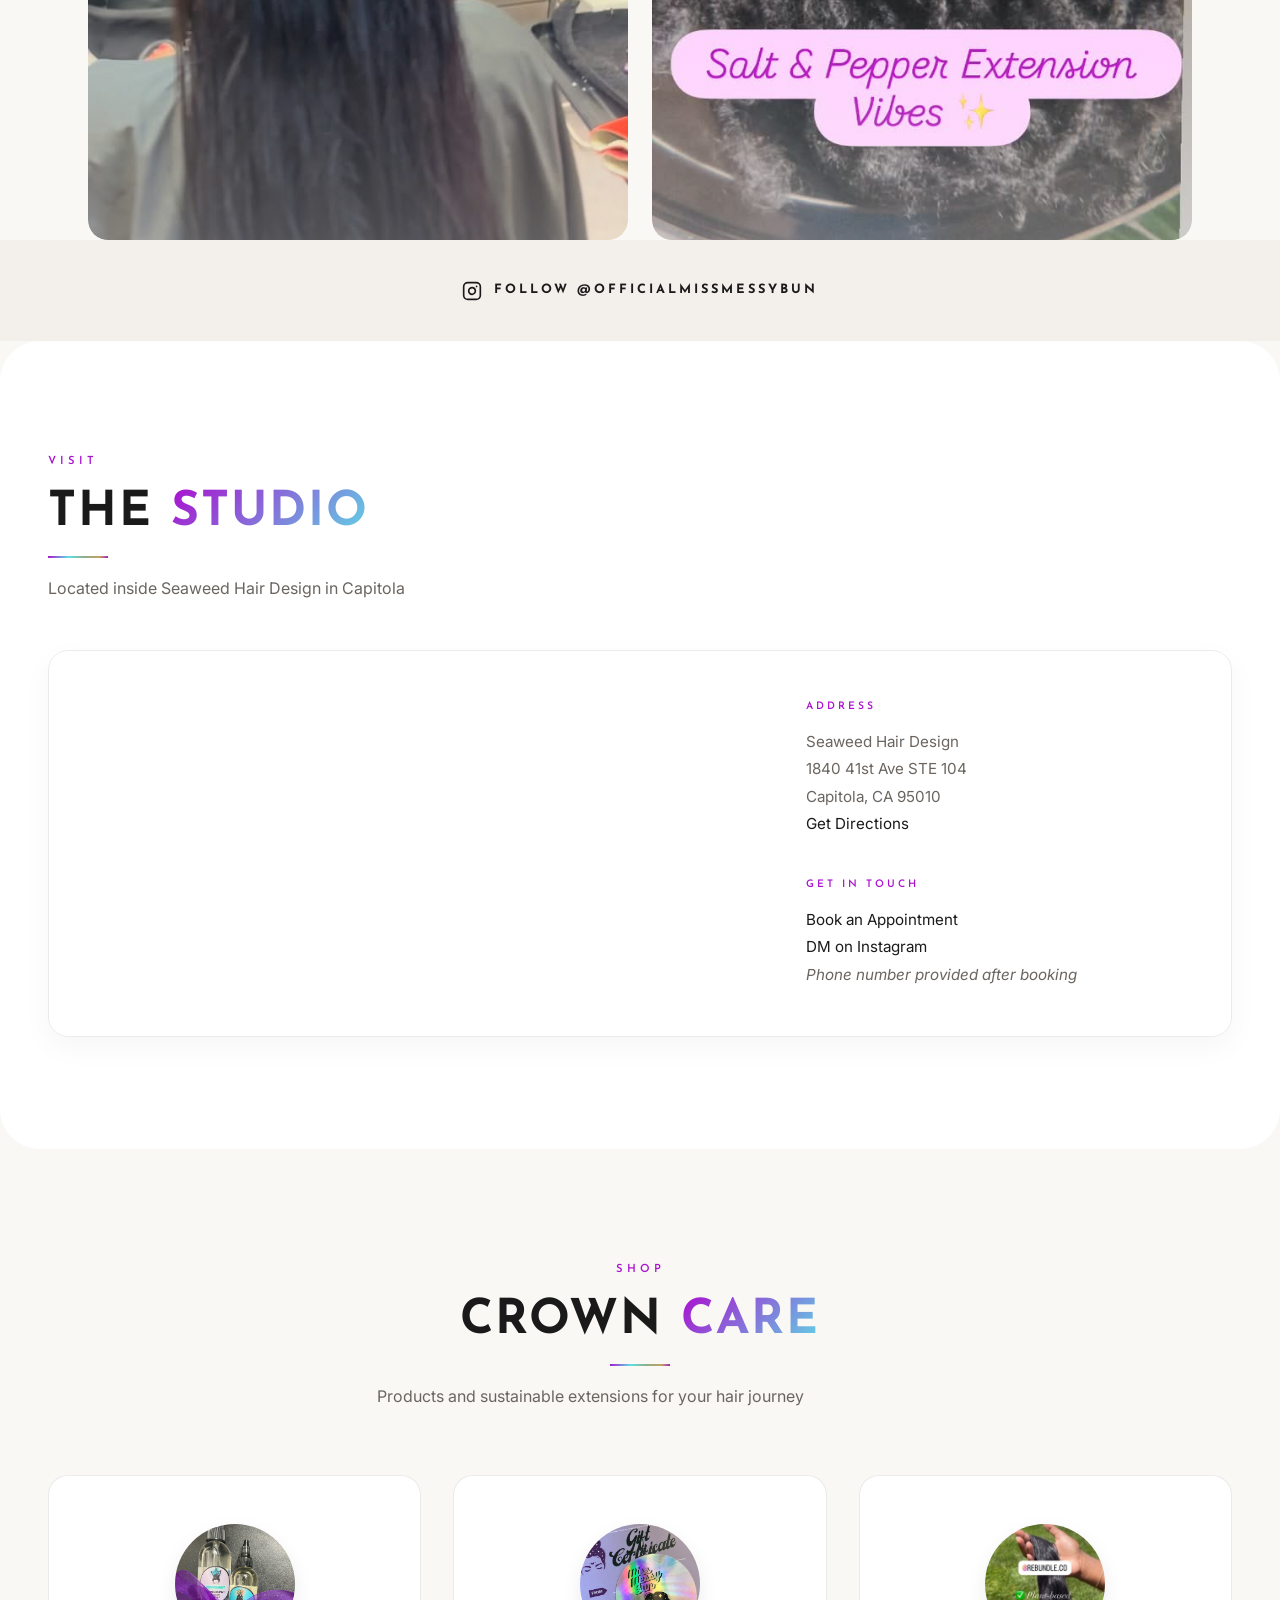
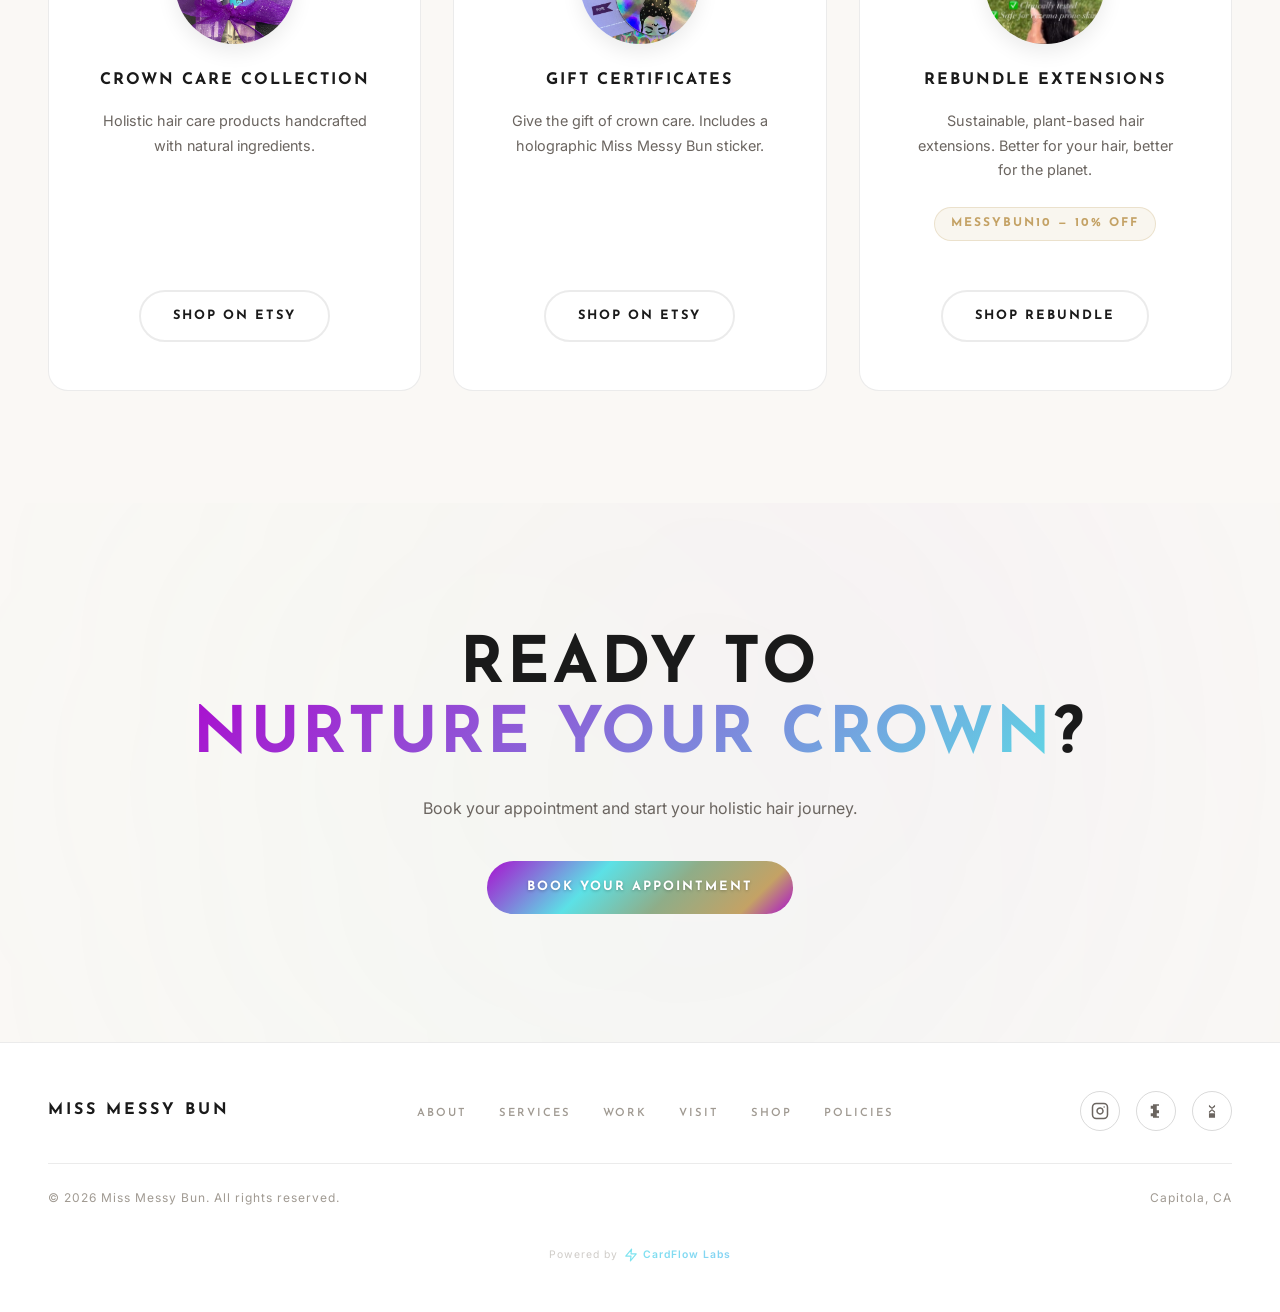
==== commit 4b686576: "Add Get Directions link to the studio address Co-Authored-By: Claude Opus 5.5 <noreply@anthropic.com" ====
--- a/index.html
+++ b/index.html
@@ -306,6 +306,7 @@
               1840 41st Ave STE 104<br>
               Capitola, CA 95010
             </p>
+            <p><a href="https://www.google.com/maps/dir/?api=1&amp;destination=1840+41st+Ave+STE+104,+Capitola,+CA+95010" target="_blank" rel="noopener">Get Directions</a></p>
           </div>
           <div class="location-detail">
             <h4>Get in Touch</h4>
